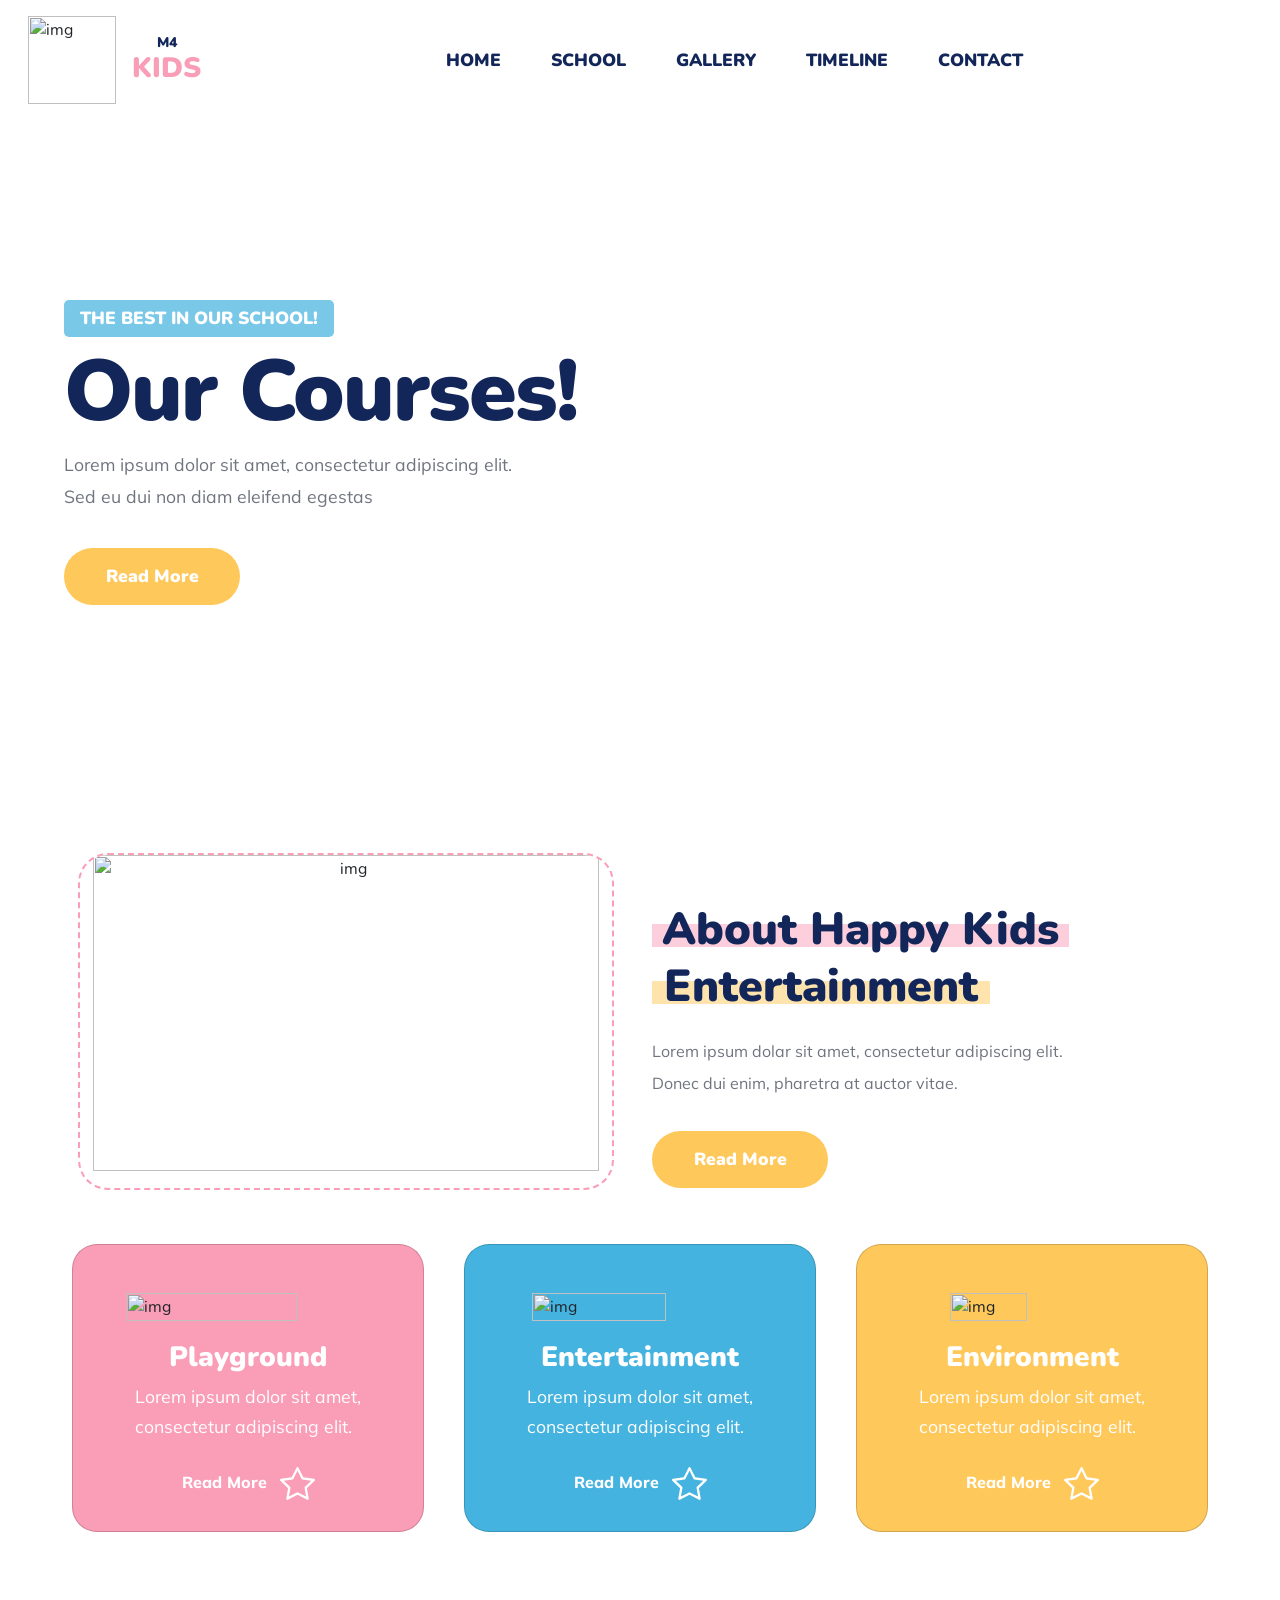
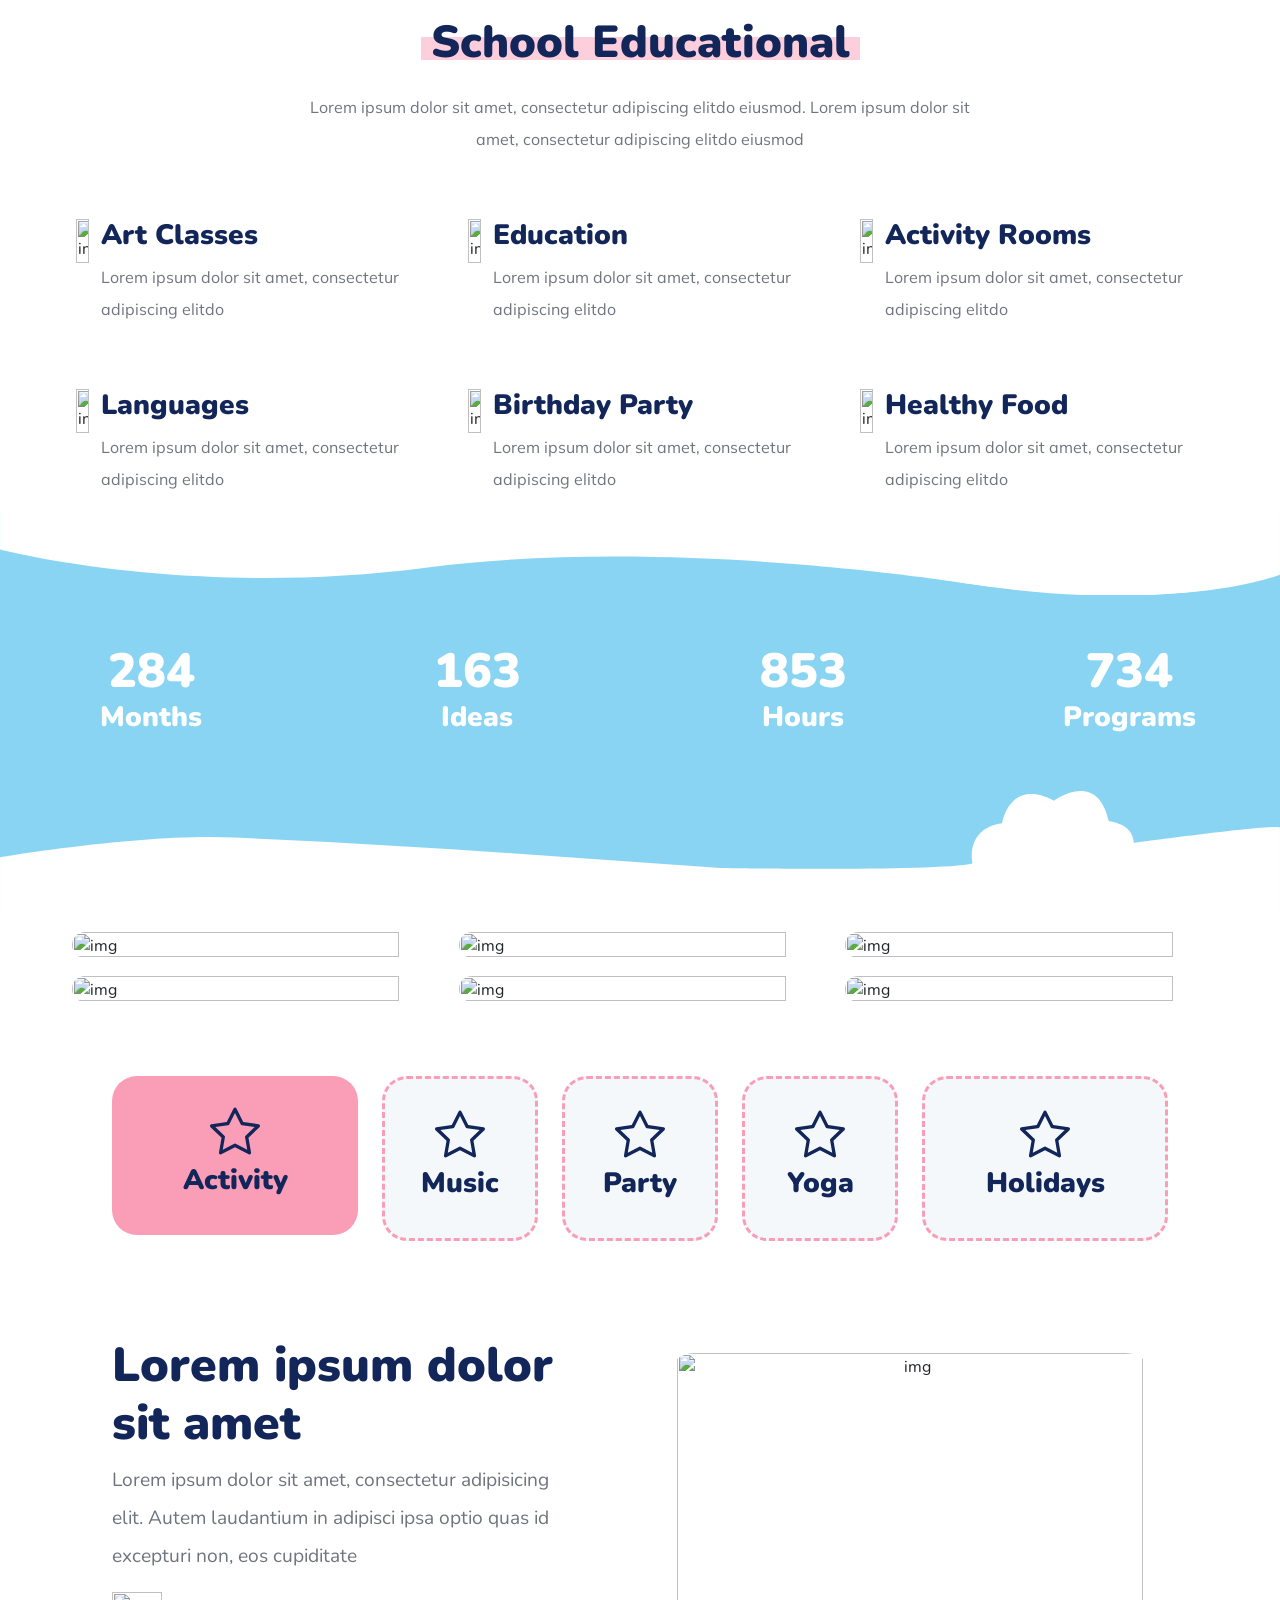
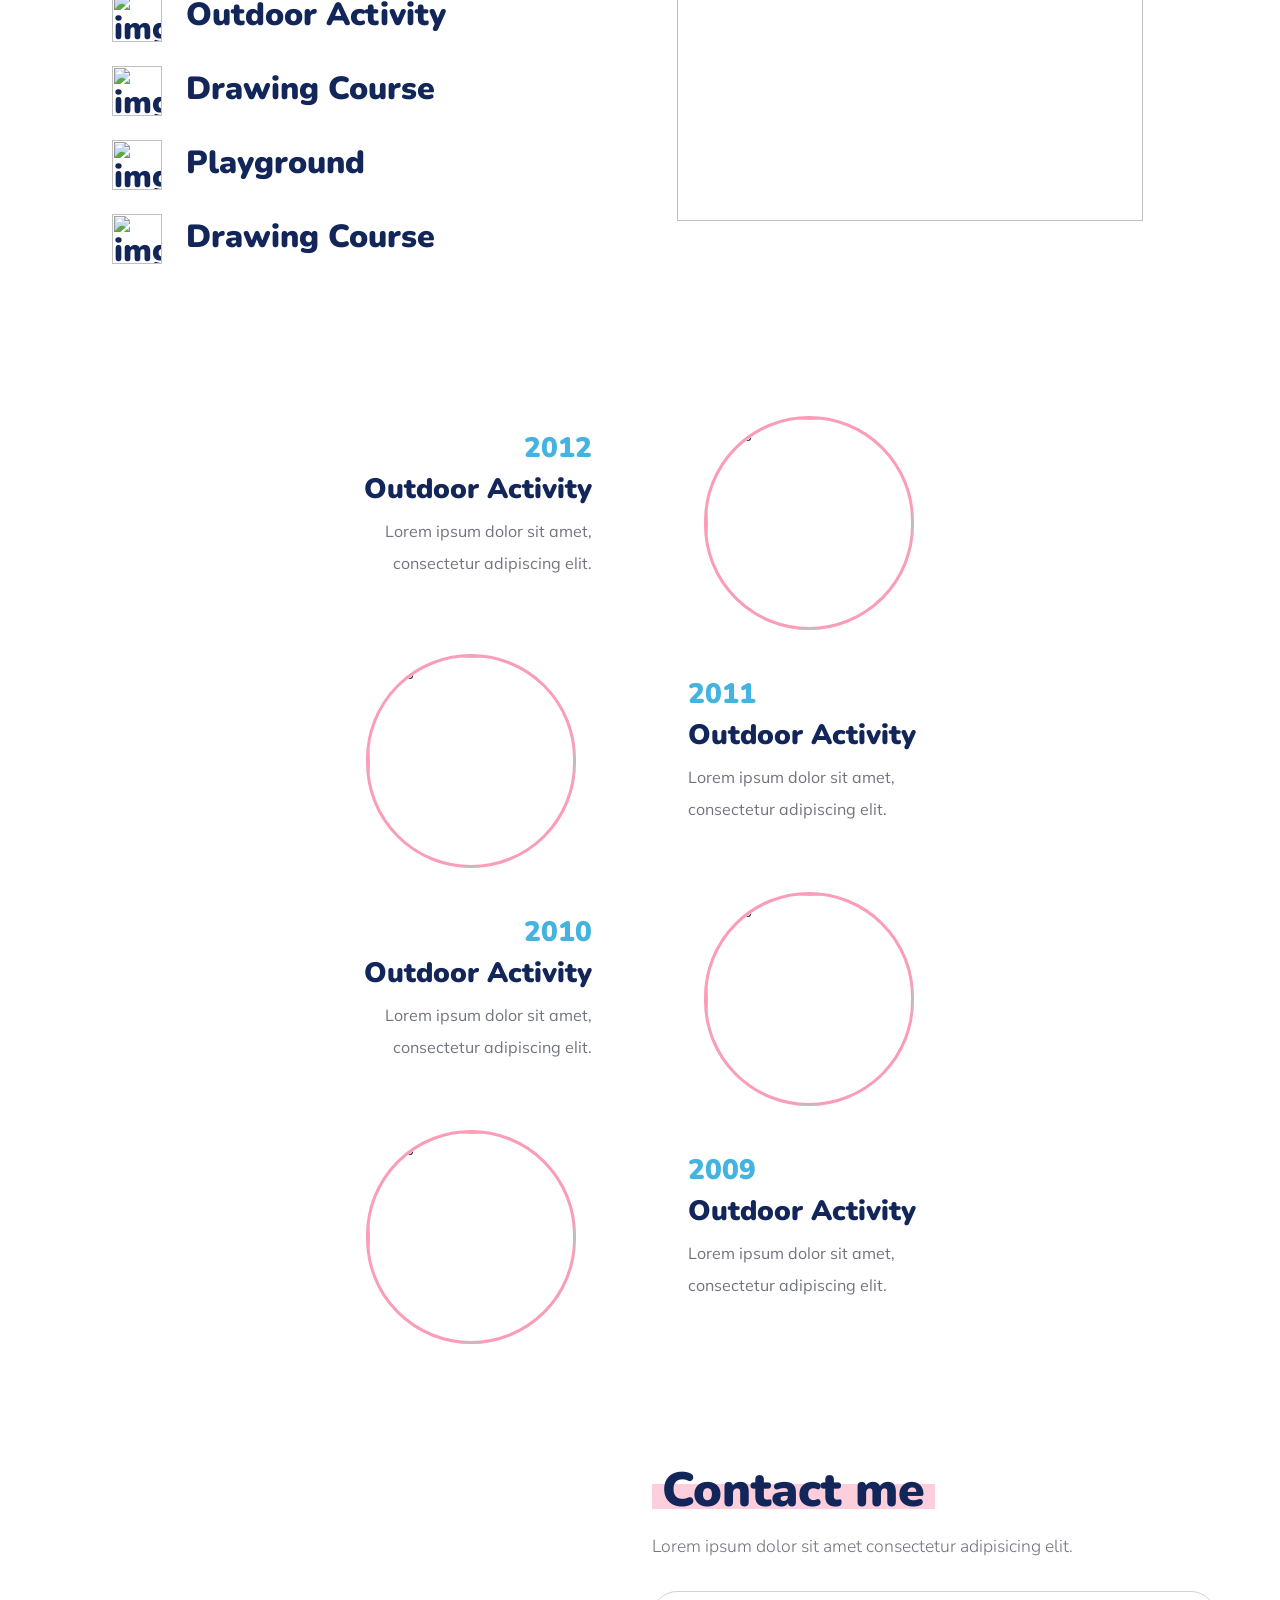
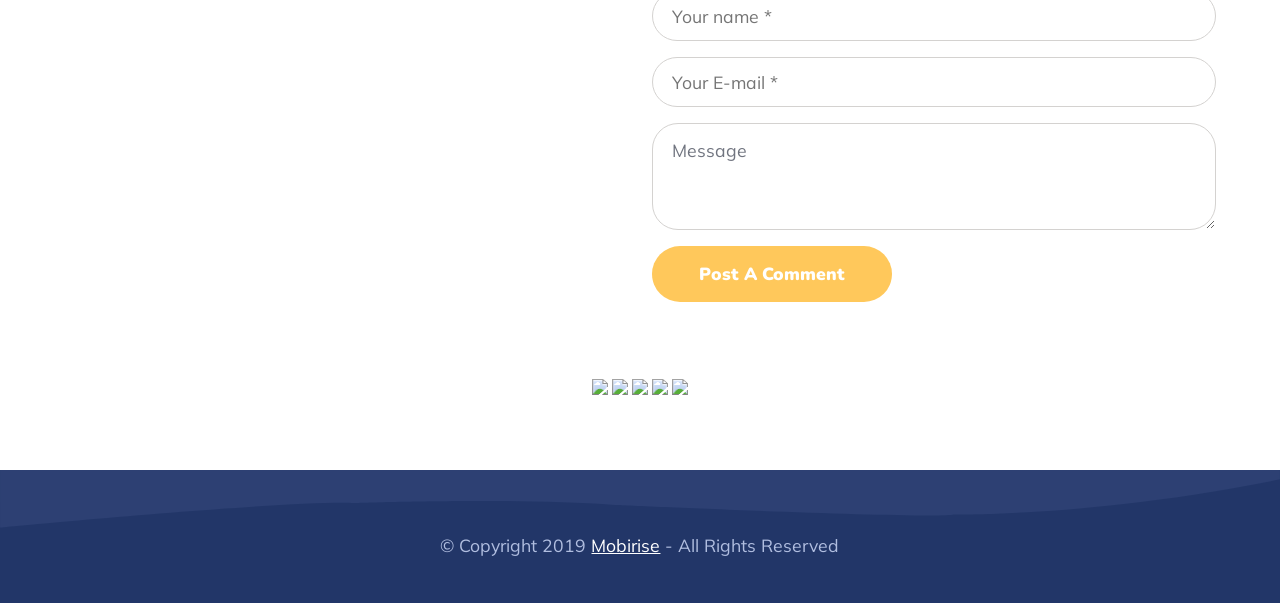
==== kidszone.html @ 562da7bd "togchanges" ====
<html>

<head>
    <link rel="stylesheet" href="style.css">
    <script src="kidsscript.js"></script>
    <link rel="icon" type="image/x-icon" href="../Kids-Zone/images/icons/animals1.png">
    <title>Kids Zone</title>
    <meta charset="utf-8">
    <meta name="viewport" content="width=device-width, initial-scale=1">
    <link rel="stylesheet" href="https://cdnjs.cloudflare.com/ajax/libs/font-awesome/4.7.0/css/font-awesome.min.css">
    <link href="https://cdn.jsdelivr.net/npm/bootstrap@5.2.3/dist/css/bootstrap.min.css" rel="stylesheet">
    <script src="https://cdn.jsdelivr.net/npm/bootstrap@5.2.3/dist/js/bootstrap.bundle.min.js"></script>
</head>

<body>

    <!------------------------Navbar-------------------------->

    <div class="container-fluid nav-stick col-10">
        <nav class="navbar navbar-expand-lg p-3" id="navbar">
            <button class="navbar-toggler" type="button" data-bs-toggle="collapse" data-bs-target="#menu"><svg
                    xmlns="http://www.w3.org/2000/svg" width="16" height="16" fill="currentColor" class="bi bi-list"
                    viewBox="0 0 16 16">
                    <path fill-rule="evenodd"
                        d="M2.5 12a.5.5 0 0 1 .5-.5h10a.5.5 0 0 1 0 1H3a.5.5 0 0 1-.5-.5zm0-4a.5.5 0 0 1 .5-.5h10a.5.5 0 0 1 0 1H3a.5.5 0 0 1-.5-.5zm0-4a.5.5 0 0 1 .5-.5h10a.5.5 0 0 1 0 1H3a.5.5 0 0 1-.5-.5z" />
                </svg></button>
            <img class="img1" src="../Kids-Zone/images/icons/animals1.png" style="height:5.5rem;" alt="img">
            <h5 class="head-h5 m-3 text-center">M4 <br><span class="kids-text">KIDS</span></h5>
            <div class="collapse nav-header navbar-collapse" id="menu">
                <ul class="navbar-nav mb-lg-0">
                    <li class="nav-item">
                        <a class="nav-header-text" href="#home">HOME</a>
                    </li>
                    <li class="nav-item">
                        <a class="nav-header-text" href="#school">SCHOOL</a>
                    </li>
                    <li class="nav-item">
                        <a class="nav-header-text" href="#gallery">GALLERY</a>
                    </li>
                    <li class="nav-item">
                        <a class="nav-header-text" href="#timeline">TIMELINE</a>
                    </li>
                    <li class="nav-item">
                        <a class="nav-header-text" href="#contact">CONTACT</a>
                    </li>
                </ul>
            </div>
        </nav>
    </div>


    <!-------------------------------- Home ------------------------------->

    <div class="home-content" id="home">
        <div class="row background-image">
            <div class="col-lg-6 col-12 align-left">
                <h3 class="text-subtitle-h3 ps-3 pe-3">THE BEST IN OUR SCHOOL!</h4>
                    <h1 class="text-subtitle-h1">Our Courses!</h1>
                    <p class="text-subtitle-p">Lorem ipsum dolor sit amet, consectetur adipiscing elit.<br>Sed eu dui
                        non diam eleifend egestas</p>
                    <div>
                        <button class="readmore-btn mt-3" type="button">Read More</button>
                    </div>
            </div>
        </div>
        <!-- <svg class="svg-1 curve-svg" data-name="Layer 2" xmlns="http://www.w3.org/2000/svg"
            viewBox="0 0 1428.75 62.05">
            <path class="cls-1" d="M-114,132s185,44,434,18c0,0,304-41,551,0,0,0,290.5,57.25,443.75.13v43.69H-114Z"
                transform="translate(114 -131.78)"></path>
        </svg> -->
    </div>

    <section>
        <div class="mt-5">
            <div class="row">
                <div class="col-lg-6 col-12 text-center order-1">
                    <img class="img-children img-border" src="../Kids-Zone/images/children.jpg" alt="img">
                </div>
                <div class="col-lg-6 col-12 mt-5 pt-4 about-text-cen order-2">
                    <h1 class="about-h1 mt-0 about-color">About Happy Kids</h1><br>
                    <h1 class="about-h1 mt-2 enter-color">Entertainment</h1>
                    <p class="about-p mt-4">Lorem ipsum dolar sit amet, consectetur adipiscing elit.<br> Donec dui
                        enim, pharetra at auctor vitae.</p>
                    <div>
                        <button class="readmore-btn mt-3 font-nunito" type="button">Read More</button>
                    </div>
                </div>
            </div>
    </section>


    <!--------------------------------Card-------------------------------------->

    <section>
        <div class="row mt-4 pt-4">
            <div class="col-lg-4 col-12 ">
                <div class="card card-1 m-2 align-items-center card-color1">
                    <img class="image1 mt-5" style="width:70%;" src="../Kids-Zone/images/icons/animals1(1).png"
                        alt="img">
                    <h4>Playground</h4>
                    <p>Lorem ipsum dolor sit amet,<br>consectetur adipiscing elit.</p>
                    <h5>Read More <svg xmlns="http://www.w3.org/2000/svg" width="35" height="35" fill="currentColor"
                            class="bi bi-star star-rotate ms-2" viewBox="0 0 16 16">
                            <path
                                d="M2.866 14.85c-.078.444.36.791.746.593l4.39-2.256 4.389 2.256c.386.198.824-.149.746-.592l-.83-4.73 3.522-3.356c.33-.314.16-.888-.282-.95l-4.898-.696L8.465.792a.513.513 0 0 0-.927 0L5.354 5.12l-4.898.696c-.441.062-.612.636-.283.95l3.523 3.356-.83 4.73zm4.905-2.767-3.686 1.894.694-3.957a.565.565 0 0 0-.163-.505L1.71 6.745l4.052-.576a.525.525 0 0 0 .393-.288L8 2.223l1.847 3.658a.525.525 0 0 0 .393.288l4.052.575-2.906 2.77a.565.565 0 0 0-.163.506l.694 3.957-3.686-1.894a.503.503 0 0 0-.461 0z" />
                        </svg></h5>
                </div>
            </div>

            <div class="col-lg-4 col-12 ">
                <div class="card card-2 m-2 align-items-center">
                    <img class="image2 mt-5" style="width:62%;" src="../Kids-Zone/images/icons/animals2.png" alt="img">
                    <h4>Entertainment</h4>
                    <p>Lorem ipsum dolor sit amet,<br>consectetur adipiscing elit.</p>
                    <h5>Read More <svg xmlns="http://www.w3.org/2000/svg" width="35" height="35" fill="currentColor"
                            class="bi bi-star star-rotate ms-2" viewBox="0 0 16 16">
                            <path
                                d="M2.866 14.85c-.078.444.36.791.746.593l4.39-2.256 4.389 2.256c.386.198.824-.149.746-.592l-.83-4.73 3.522-3.356c.33-.314.16-.888-.282-.95l-4.898-.696L8.465.792a.513.513 0 0 0-.927 0L5.354 5.12l-4.898.696c-.441.062-.612.636-.283.95l3.523 3.356-.83 4.73zm4.905-2.767-3.686 1.894.694-3.957a.565.565 0 0 0-.163-.505L1.71 6.745l4.052-.576a.525.525 0 0 0 .393-.288L8 2.223l1.847 3.658a.525.525 0 0 0 .393.288l4.052.575-2.906 2.77a.565.565 0 0 0-.163.506l.694 3.957-3.686-1.894a.503.503 0 0 0-.461 0z" />
                        </svg></h5>
                </div>
            </div>

            <div class="col-lg-4 col-12 ">
                <div class="card card-3 m-2 align-items-center">
                    <img class="image3 mt-5" style="width:47%;" src="../Kids-Zone/images/icons/animals3.png" alt="img">
                    <h4>Environment</h4>
                    <p>Lorem ipsum dolor sit amet,<br>consectetur adipiscing elit.</p>
                    <h5>Read More <svg xmlns="http://www.w3.org/2000/svg" width="35" height="35" fill="currentColor"
                            class="bi bi-star star-rotate ms-2" viewBox="0 0 16 16">
                            <path
                                d="M2.866 14.85c-.078.444.36.791.746.593l4.39-2.256 4.389 2.256c.386.198.824-.149.746-.592l-.83-4.73 3.522-3.356c.33-.314.16-.888-.282-.95l-4.898-.696L8.465.792a.513.513 0 0 0-.927 0L5.354 5.12l-4.898.696c-.441.062-.612.636-.283.95l3.523 3.356-.83 4.73zm4.905-2.767-3.686 1.894.694-3.957a.565.565 0 0 0-.163-.505L1.71 6.745l4.052-.576a.525.525 0 0 0 .393-.288L8 2.223l1.847 3.658a.525.525 0 0 0 .393.288l4.052.575-2.906 2.77a.565.565 0 0 0-.163.506l.694 3.957-3.686-1.894a.503.503 0 0 0-.461 0z" />
                        </svg></h5>
                </div>
            </div>
        </div>
    </section>


    <!-----------------------------------------------SCHOOL---------------------------------------->


    <section id="school">
        <div class="school-title text-center col-12 mt-5">
            <h2 class="about-h1 about-color">School Educational</h2>
            <p class="about-p mt-4">Lorem ipsum dolor sit amet, consectetur adipiscing elitdo eiusmod. Lorem ipsum dolor
                sit<br> amet, consectetur adipiscing elitdo eiusmod</p>
        </div>

        <div class="row">
            <div class="school-card col-lg-4 col-md-6 col-12 mt-5">
                <div class="item-image text-center m-0">
                    <img src="../Kids-Zone/images/icons/elephant4.png" alt="img">
                </div>
                <div class="card-box">
                    <h4 class="school-con-h4">Art Classes</h4>
                    <p class="school-con-p">Lorem ipsum dolor sit amet, consectetur adipiscing elitdo</p>
                </div>
            </div>

            <div class="school-card col-lg-4 col-md-6 col-12 mt-5">
                <div class="item-image text-center m-0">
                    <img src="../Kids-Zone/images/icons/elephant1.png" alt="img">
                </div>
                <div class="card-box">
                    <h4 class="school-con-h4">Education</h4>
                    <p class="school-con-p">Lorem ipsum dolor sit amet, consectetur adipiscing elitdo</p>
                </div>
            </div>

            <div class="school-card col-lg-4 col-md-6 col-12 mt-5">
                <div class="item-image text-center m-0">
                    <img src="../Kids-Zone/images/icons/elephant3.png" alt="img">
                </div>
                <div class="card-box">
                    <h4 class="school-con-h4">Activity Rooms</h4>
                    <p class="school-con-p">Lorem ipsum dolor sit amet, consectetur adipiscing elitdo</p>
                </div>
            </div>

            <div class="school-card col-lg-4 col-md-6 col-12 mt-5">
                <div class="item-image text-center m-0">
                    <img src="../Kids-Zone/images/icons/elephant1.png" alt="img">
                </div>
                <div class="card-box">
                    <h4 class="school-con-h4">Languages</h4>
                    <p class="school-con-p">Lorem ipsum dolor sit amet, consectetur adipiscing elitdo</p>
                </div>
            </div>

            <div class="school-card col-lg-4 col-md-6 col-12 mt-5">
                <div class="item-image text-center m-0">
                    <img src="../Kids-Zone/images/icons/elephant4.png" alt="img">
                </div>
                <div class="card-box">
                    <h4 class="school-con-h4">Birthday Party</h4>
                    <p class="school-con-p">Lorem ipsum dolor sit amet, consectetur adipiscing elitdo</p>
                </div>
            </div>

            <div class="school-card col-lg-4 col-md-6 col-12 mt-5">
                <div class="item-image text-center m-0">
                    <img src="../Kids-Zone/images/icons/elephant5.png" alt="img">
                </div>
                <div class="card-box">
                    <h4 class="school-con-h4">Healthy Food</h4>
                    <p class="school-con-p">Lorem ipsum dolor sit amet, consectetur adipiscing elitdo</p>
                </div>
            </div>
        </div>
    </section>


    <!------------------------------------------------Numeric----------------------------------->

    <div>
        <div class="row color-row">
            <svg class="svg-2" xmlns="http://www.w3.org/2000/svg" viewBox="0 0 1428 94.61">
                <g id="Layer_3" data-name="Layer 3">
                    <path class="cls-1" d="M-83,10" transform="translate(83 33)"></path>
                    <path class="cls-2" d="M986.33,46.5s132.5-37,318,0C1304.33,46.5,1200.83,80.5,986.33,46.5Z"
                        transform="translate(83 33)"></path>
                </g>
                <g id="Layer_4" data-name="Layer 4">
                    <path class="cls-2" d="M-83,10S127,65.11,394,30.06,986.33,46.5,986.33,46.5,1218,83,1345,38V-33H-83Z"
                        transform="translate(83 33)"></path>
                </g>
            </svg>
            <div class="col-lg-3 col-md-6 col-12 mt-5 p-5 mt-sm-0 number-text text-center">
                <h1 class="mb-0">284</h1>
                <h3>Months</h3>
            </div>

            <div class="col-lg-3 col-md-6 col-12 mt-5 p-5 mt-sm-0 number-text text-center">
                <h1 class="mb-0">163</h1>
                <h3>Ideas</h3>
            </div>

            <div class="col-lg-3 col-md-6 col-12 mt-5 p-5 mt-sm-0 number-text text-center">
                <h1 class="mb-0">853</h1>
                <h3>Hours</h3>
            </div>

            <div class="col-lg-3 col-md-6 col-12 mt-5 p-5 mt-sm-0 number-text text-center">
                <h1 class="mb-0">734</h1>
                <h3>Programs</h3>
            </div>
            <svg class="svg-1" id="curve" data-name="Layer 2" xmlns="http://www.w3.org/2000/svg"
                viewBox="0 0 1428 130.87">
                <path class="cls-1"
                    d="M-83,345V288s158-27,262-22l104,5,138,8,300,21s245,4,281-5c0,0-9-39,33-45,0,0,8-51,58-25,0,0,48-36,61,23,0,0,27,2,28,24,0,0,163-22,163-17v90Z"
                    transform="translate(83 -214.13)"></path>
            </svg>
        </div>
    </div>


    <!---------------------------------------------GALLERY------------------------------------------->

    <section id="gallery">
        <div class="row gallery-row p-2">
            <div class="col-lg-4 col-md-4 col-12 mt-3 gal-image">
                <img src="../Kids-Zone/images/gallery00.jpg" alt="img">
            </div>

            <div class="col-lg-4 col-md-4 col-12 mt-3 gal-image">
                <img src="../Kids-Zone/images/gallery01.jpg" alt="img">
            </div>

            <div class="col-lg-4 col-md-4 col-12 mt-3 gal-image">
                <img src="../Kids-Zone/images/gallery02.jpg" alt="img">
            </div>

            <div class="col-lg-4 col-md-4 col-12 mt-3 gal-image">
                <img src="../Kids-Zone/images/gallery03.jpg" alt="img">
            </div>

            <div class="col-lg-4 col-md-4 col-12 mt-3 gal-image">
                <img src="../Kids-Zone/images/gallery04.jpg" alt="img">
            </div>

            <div class="col-lg-4 col-md-4 col-12 mt-3 gal-image">
                <img src="../Kids-Zone/images/gallery05.jpg" alt="img">
            </div>

        </div>
    </section>


    <!-----------------------------------Section-Boxes------------------------------------>

    <Section id="selectbox">
        <div class="row p-5">
            <div class="col-lg-3 col-sm-4 col-6 mt-3">
                <div class="text-center active text-boxes">
                    <h2><svg xmlns="http://www.w3.org/2000/svg" width="50" height="50" fill="currentColor"
                            class="bi bi-star mb-2" viewBox="0 0 16 16">
                            <path
                                d="M2.866 14.85c-.078.444.36.791.746.593l4.39-2.256 4.389 2.256c.386.198.824-.149.746-.592l-.83-4.73 3.522-3.356c.33-.314.16-.888-.282-.95l-4.898-.696L8.465.792a.513.513 0 0 0-.927 0L5.354 5.12l-4.898.696c-.441.062-.612.636-.283.95l3.523 3.356-.83 4.73zm4.905-2.767-3.686 1.894.694-3.957a.565.565 0 0 0-.163-.505L1.71 6.745l4.052-.576a.525.525 0 0 0 .393-.288L8 2.223l1.847 3.658a.525.525 0 0 0 .393.288l4.052.575-2.906 2.77a.565.565 0 0 0-.163.506l.694 3.957-3.686-1.894a.503.503 0 0 0-.461 0z" />
                        </svg><br> Activity</h2>
                </div>
            </div>

            <div class="col-lg-2 col-sm-4 col-6 mt-3">
                <div class="text-center text-boxes">
                    <h2><svg xmlns="http://www.w3.org/2000/svg" width="50" height="50" fill="currentColor"
                            class="bi bi-star mb-2" viewBox="0 0 16 16">
                            <path
                                d="M2.866 14.85c-.078.444.36.791.746.593l4.39-2.256 4.389 2.256c.386.198.824-.149.746-.592l-.83-4.73 3.522-3.356c.33-.314.16-.888-.282-.95l-4.898-.696L8.465.792a.513.513 0 0 0-.927 0L5.354 5.12l-4.898.696c-.441.062-.612.636-.283.95l3.523 3.356-.83 4.73zm4.905-2.767-3.686 1.894.694-3.957a.565.565 0 0 0-.163-.505L1.71 6.745l4.052-.576a.525.525 0 0 0 .393-.288L8 2.223l1.847 3.658a.525.525 0 0 0 .393.288l4.052.575-2.906 2.77a.565.565 0 0 0-.163.506l.694 3.957-3.686-1.894a.503.503 0 0 0-.461 0z" />
                        </svg><br> Music</h2>
                </div>
            </div>

            <div class="col-lg-2 col-sm-4 col-6 mt-3">
                <div class="text-center text-boxes">
                    <h2><svg xmlns="http://www.w3.org/2000/svg" width="50" height="50" fill="currentColor"
                            class="bi bi-star mb-2" viewBox="0 0 16 16">
                            <path
                                d="M2.866 14.85c-.078.444.36.791.746.593l4.39-2.256 4.389 2.256c.386.198.824-.149.746-.592l-.83-4.73 3.522-3.356c.33-.314.16-.888-.282-.95l-4.898-.696L8.465.792a.513.513 0 0 0-.927 0L5.354 5.12l-4.898.696c-.441.062-.612.636-.283.95l3.523 3.356-.83 4.73zm4.905-2.767-3.686 1.894.694-3.957a.565.565 0 0 0-.163-.505L1.71 6.745l4.052-.576a.525.525 0 0 0 .393-.288L8 2.223l1.847 3.658a.525.525 0 0 0 .393.288l4.052.575-2.906 2.77a.565.565 0 0 0-.163.506l.694 3.957-3.686-1.894a.503.503 0 0 0-.461 0z" />
                        </svg><br> Party</h2>
                </div>
            </div>

            <div class="col-lg-2 col-sm-6 col-6 mt-3">
                <div class="text-center text-boxes">
                    <h2><svg xmlns="http://www.w3.org/2000/svg" width="50" height="50" fill="currentColor"
                            class="bi bi-star mb-2" viewBox="0 0 16 16">
                            <path
                                d="M2.866 14.85c-.078.444.36.791.746.593l4.39-2.256 4.389 2.256c.386.198.824-.149.746-.592l-.83-4.73 3.522-3.356c.33-.314.16-.888-.282-.95l-4.898-.696L8.465.792a.513.513 0 0 0-.927 0L5.354 5.12l-4.898.696c-.441.062-.612.636-.283.95l3.523 3.356-.83 4.73zm4.905-2.767-3.686 1.894.694-3.957a.565.565 0 0 0-.163-.505L1.71 6.745l4.052-.576a.525.525 0 0 0 .393-.288L8 2.223l1.847 3.658a.525.525 0 0 0 .393.288l4.052.575-2.906 2.77a.565.565 0 0 0-.163.506l.694 3.957-3.686-1.894a.503.503 0 0 0-.461 0z" />
                        </svg><br> Yoga</h2>
                </div>
            </div>

            <div class="col-lg-3 col-sm-6 col-12 mt-3">
                <div class="text-center text-boxes">
                    <h2><svg xmlns="http://www.w3.org/2000/svg" width="50" height="50" fill="currentColor"
                            class="bi bi-star mb-2" viewBox="0 0 16 16">
                            <path
                                d="M2.866 14.85c-.078.444.36.791.746.593l4.39-2.256 4.389 2.256c.386.198.824-.149.746-.592l-.83-4.73 3.522-3.356c.33-.314.16-.888-.282-.95l-4.898-.696L8.465.792a.513.513 0 0 0-.927 0L5.354 5.12l-4.898.696c-.441.062-.612.636-.283.95l3.523 3.356-.83 4.73zm4.905-2.767-3.686 1.894.694-3.957a.565.565 0 0 0-.163-.505L1.71 6.745l4.052-.576a.525.525 0 0 0 .393-.288L8 2.223l1.847 3.658a.525.525 0 0 0 .393.288l4.052.575-2.906 2.77a.565.565 0 0 0-.163.506l.694 3.957-3.686-1.894a.503.503 0 0 0-.461 0z" />
                        </svg><br> Holidays</h2>
                </div>
            </div>
        </div>
    </Section>


    <!-----------------------------------------Section-Content----------------------------------------->

    <section>
        <div class="row p-5">
            <div class="col-lg-6 col-12 section-content text-left order-1">
                <h2 class="me-3">Lorem ipsum dolor sit amet</h2>
                <p class=" mt-2 me-5">Lorem ipsum dolor sit amet, consectetur adipisicing elit. Autem laudantium in
                    adipisci ipsa optio quas id
                    excepturi non, eos cupiditate</p>
                <h4 class="mt-2"><img class="sc-img me-4" src="../Kids-Zone/images/icons/elephant3.png"
                        alt="img">Outdoor Activity</h4>
                <h4 class="mt-4"><img class="sc-img me-4" src="../Kids-Zone/images/icons/elephant1.png"
                        alt="img">Drawing Course</h4>
                <h4 class="mt-4"><img class="sc-img me-4" src="../Kids-Zone/images/icons/elephant4.png"
                        alt="img">Playground</h4>
                <h4 class="mt-4"><img class="sc-img me-4" src="../Kids-Zone/images/icons/elephant1.png"
                        alt="img">Drawing Course</h4>
            </div>

            <div class="col-lg-6 col-12 section-content-image mt-md-3 mt-sm-3 text-center order-2">
                <img src="../Kids-Zone/images/gallery06.jpg" alt="img">
            </div>
        </div>
    </section>


    <!-----------------------------------------TIMELINE--------------------------------------->

    <section id="timeline">
        <div class="row mt-5 mb-5 pt-5 pb-5">
            <div class="col-lg-6 col-md-6 mt-3 pe-5 col-12 text-end card-box">
                <h3 class="timeline-h3">2012</h3>
                <h5>Outdoor Activity</h5>
                <p>Lorem ipsum dolor sit amet,<br> consectetur adipiscing elit.</p>
            </div>
            <div class="col-lg-6 col-md-6 col-12 ps-5 text-start timeline-image">
                <div class="timeline-border ms-3">
                    <img src="../Kids-Zone/images/circle-children4.jpg" alt="img">
                </div>
            </div>

            <div class="col-lg-6 col-md-6 col-12 mt-4 pe-5 d-flex justify-content-end timeline-image">
                <div class="timeline-border me-3">
                <img src="../Kids-Zone/images/gallery00.jpg" alt="img">
                </div>
            </div>
            <div class="col-lg-6 col-md-6 col-12 mt-5 ps-5 text-start card-box">
                <h3 class="timeline-h3">2011</h3>
                <h5>Outdoor Activity</h5>
                <p>Lorem ipsum dolor sit amet,<br> consectetur adipiscing elit.</p>
            </div>

            <div class="col-lg-6 col-md-6 mt-5 pe-5 col-12 text-end card-box">
                <h3 class="timeline-h3">2010</h3>
                <h5>Outdoor Activity</h5>
                <p>Lorem ipsum dolor sit amet,<br> consectetur adipiscing elit.</p>
            </div>
            <div class="col-lg-6 col-md-6 col-12 mt-4 ps-5 text-start timeline-image">
                <div class="timeline-border ms-3">
                <img src="../Kids-Zone/images/gallery01.jpg" alt="img">
                </div>
            </div>

            <div class="col-lg-6 col-md-6 col-12 pe-5 mt-4 d-flex justify-content-end timeline-image">
                <div class="timeline-border me-3">
                <img src="../Kids-Zone/images/gallery02.jpg" alt="img">
                </div>
            </div>
            <div class="col-lg-6 col-md-6 mt-5 ps-5 col-12 text-start card-box">
                <h3 class="timeline-h3">2009</h3>
                <h5>Outdoor Activity</h5>
                <p>Lorem ipsum dolor sit amet,<br> consectetur adipiscing elit.</p>
            </div>
        </div>
    </section>


    <!--------------------------------------------- CONTACT---------------------------------------->

    <section id="contact">
        <div class="row mt-5 mb-5">
            <div class="col-lg-6 col-md-12 col-12 mt-4">
                <!-- <iframe class="google-map" frameborder="0" style="width:90%; height:100%;"
                    src="https://www.google.com/maps/embed/v1/place?key=AIzaSyAEIpgj38KyLFELm2bK9Y7krBkz1K-cMq8&amp;q=place_id:ChIJn6wOs6lZwokRLKy1iqRcoKw"
                    allowFullScreen="true"></iframe> -->
                    <iframe class="google-map"  frameborder="0" style="width:90%; height:100%;" src="https://maps.google.com/maps?width=90%25&amp;height=100%&amp;hl=en&amp;q=musiri+(My%20Business%20Name)&amp;t=&amp;z=14&amp;ie=UTF8&amp;iwloc=B&amp;output=embed"></iframe>
            </div>

            <div class="col-lg-6 col-md-12 col-12 mt-sm-4 contact-content">
                <div>
                    <h3 class="about-color">Contact me</h3>
                </div>
                <p class="mt-2">Lorem ipsum dolor sit amet consectetur adipisicing elit.</p>
                <input class="mt-3" type="text" placeholder="Your name *">
                <input class="mt-3" type="email" placeholder="Your E-mail *">
                <textarea class="mt-3" rows="3">Message</textarea>
                <button class="readmore-btn post-btn mt-3" type="button">Post A Comment</button>
            </div>
    </section>


    <!------------------------------------------Social-icon-------------------------------------->


    <section>
        <div class="social-media mt-5 mb-5">
            <div class="col-md-10 col-lg-8 mt-4 mb-4 text-center">
                <img class="social-icon" src="https://img.icons8.com/color/48/null/twitter--v4.png" />
                <img src="https://img.icons8.com/color/48/null/facebook-circled--v1.png" />
                <img src="https://img.icons8.com/fluency/48/null/instagram-new.png" />
                <!-- <i class="fa fa-instagram" style="color: #ff85f5;"></i> -->
                <img src="https://img.icons8.com/doodle/48/null/youtube-play--v2.png" />
                <img src="https://img.icons8.com/color/48/000000/behance.png" />
            </div>
        </div>
    </section>


    <!------------------------------------------Copyright-Content---------------------------------->


    <div class="copyright-content mb-5">
        <svg class="svg-4" data-name="Layer 2" xmlns="http://www.w3.org/2000/svg" viewBox="0 0 1425.75 64">.cls-1<title>
                Screenasdshot_2</title>
            <path class="cls-1"
                d="M-113,177s327.33-31.17,395-27.25c0,0,173.33-6.42,290,2.25,0,0,358.31,15.73,377.16,10.53,0,0,161,2.14,363.59-39.2V113H-113Z"
                transform="translate(113 -113)"></path>
        </svg>
        <div class="mb-5 pb-4 social-media">
            <div class="col-md-10 col-lg-8 text-center">
                <p class="copyright-text">© Copyright 2019 <span class="mobirise-text">Mobirise</span> - All Rights
                    Reserved
                </p>
            </div>
        </div>
    </div>
</body>

</html>
---- style.css ----
@import url('https://fonts.googleapis.com/css2?family=Nunito:wght@600;700;800;900&display=swap');
@import url('https://fonts.googleapis.com/css2?family=Mulish:wght@600;700;800;900&family=Nunito:wght@600;700;900&display=swap');

body {
    margin: 0;
    padding: 0;
    width: 100%;
    height: 100vh;
    box-sizing: border-box;
    font-family: 'Nunito', sans-serif !important;
}

section {
    margin-left: 5%;
    margin-right: 5%;
}

/*----------------------------------------------Navebar-------------------------------------*/

.nav-stick {
    /* position: fixed; */
    top: 0;
    width: 100% !important;
    background: #fff;
    z-index: 1;
}

.curve-svg {
    fill: #fa9db7 !important;
}

.head-h5 {
    font-size: 14px;
    font-weight: 900;
    color: #12265a;
}

.nav-header {
    justify-content: center;
}

.kids-text {
    font-size: 28px;
    font-weight: 900;
    color: #fa9db7;
}

li {
    padding: 25px;
}

.nav-header-text {
    color: #12265a;
    font-weight: 900;
    font-size: 1.1rem;
    text-decoration: none;
}

.nav-header-text:hover {
    color: #12265a;
    background: #ffc85b;
    padding: 8px;
    border-radius: 5px;
}


/* ---------------------------------------HOME---------------------------------------- */

.home-content {
    margin-left: 5%;
}

.background-image {
    background-image: url(../Kids-Zone/images/school.jpg);
    background-position: 50% 50%;
    background-repeat: no-repeat;
    background-size: cover;
    padding-top: 180px;
    padding-bottom: 180px;
}

.font-nunito {
    font-family: 'Nunito', sans-serif;
}

.text-subtitle-h3 {
    background-color: #79c8e8;
    color: #fff;
    font-size: 1.1rem;
    padding: 8px;
    font-weight: 900;
    border-radius: 5px;
    display: inline-block;
}

.text-subtitle-h1 {
    font-size: 5.37rem;
    color: #12265a;
    font-weight: 900;
    line-height: 1.1;
    letter-spacing: -2;
}

.text-subtitle-p {
    color: #70747f;
    font-family: 'Mulish', sans-serif;
    font-size: 1.1rem;
    font-weight: 400;
    margin-bottom: 1.3rem;
    line-height: 2rem;
}

.readmore-btn {
    background-color: #ffc85b;
    border: none;
    color: #ffffff;
    padding: 15px;
    border-radius: 30px;
    font-weight: 900;
    font-size: 1.1rem;
    width: 11rem;
    letter-spacing: 0;
}

.readmore-btn:hover {
    background-color: #79c8e8;
}

@media (max-width: 560px) {
    .text-subtitle-h3 {
        font-size: 16px;
    }
    .text-subtitle-h1 {
        font-size: 3.60rem;
    }
    .text-subtitle-p {
        font-size: 14px;
    }
    .readmore-btn{
        font-size: 14px;
        width: 9rem;
    }
}


/* .curve-svg {
    fill: #fff;
    position: absolute;
    bottom: 9;
}

@media only screen and (max-width: 1012px) {
    .curve-svg {
        fill: #fff;
        position: absolute;
        bottom: 48px;
    }
} */


/* ---------------------------------------About------------------------------------ */

.img-children {
    width: 95%;
    height: 95%;
    margin-top: 20px;
    border-radius: 30px;
    border: 2px dashed #fa9db7;
}

.about-h1 {
    margin-top: 30px;
    font-size: 2.8rem;
    color: #12265a;
    font-weight: 900;
    line-height: 1.1;
    margin-bottom: 0rem;
    position: relative;
}

@media (max-width: 996px){
    .about-h1{
        font-size: 2.7rem;
    }
}

@media (max-width: 768px) {
    .about-text-cen {
        text-align: center;
    }
}

@media (max-width: 485px) {
    .about-h1 {
        font-size: 2.1rem;
    }
}

/* 
.about-h1::after{
    content: "";
    position: absolute;
    bottom: 0;
    left: 0;
    width: 42%;
    height: 50%;
    background-color: #fac3d2;
    z-index: -10;
    display: inline-block;
}

.enter-color::after{
    content: "";
    position: absolute;
    bottom: 0;
    left: 0;
    width: 44%;
    height: 50%;
    background-color: #fdd990;
    z-index: -10;
    display: inline-block;
} */

.about-color {
    background-size: 100% 0.521em;
    display: inline-block;
    padding: 0 10px;
    background-image: linear-gradient(to top, rgba(250, 157, 183, 0.5), rgba(250, 157, 183, 0.5));
    background-repeat: no-repeat;
    background-position: 0% 74%;
}

.enter-color {
    display: inline-block;
    padding: 0 12px;
    background-image: linear-gradient(to top, rgba(255, 200, 91, 0.5), rgba(255, 200, 91, 0.5));
    background-size: 100% 0.521em;
    background-repeat: no-repeat;
    background-position: 0% 74%;
}

.about-p {
    font-family: 'Mulish', sans-serif;
    color: #70747f;
    font-size: 1rem;
    line-height: 2;
    letter-spacing: 0;
}

/*-------------------------------------------card------------------------------------------*/

.star-rotate{
    transition: transform .3s ease-in-out;
}

.star-rotate:hover{
    transform: rotate(180deg);
}

.card h4 {
    margin-top: 20px;
    color: #fff;
    font-size: 1.75rem;
    font-weight: 900;
}

.card p {
    font-family: 'Mulish', sans-serif;
    color: #fff;
    font-size: 1.1rem;
    font-weight: 400;
    line-height: 1.7;
    letter-spacing: 0;
}

.card h5 {
    margin-top: 8px;
    margin-bottom: 30px;
    font-family: 'Mulish', sans-serif;
    color: #fff;
    font-size: 1rem;
    font-weight: 800;
}

.card-1 {
    background-color: #fa9db7 !important;
    border-radius: 25px !important;

}

.card-2 {
    background-color: #45b3df !important;
    border-radius: 25px !important;
}

.card-3 {
    background-color: #ffc85b !important;
    border-radius: 25px !important;
}


/*-------------------------------------------SCHOOL-------------------------------------*/

.school-card {
    display: flex;
    flex-direction: row;
    height: max-content;
}

.item-image img {
    width: 60%;
    height: max-content;
}

@media (max-width: 768px) {
    .school-card {
        display: flex;
        flex-direction: column;
        text-align: center;
        height: max-content;
    }

    .item-image img {
        width: 15%;
        height: max-content;
    }
}

@media (max-width: 375px) {
    .about-h1 {
        font-size: 2rem;
    }
}


.card-box h4 {
    font-size: 1.75rem;
    font-weight: 900;
    color: #12265a;
}

.card-box p {
    font-size: 1rem;
    font-family: 'Mulish', sans-serif;
    color: #70747f;
    line-height: 2;
    letter-spacing: 0;
    font-weight: 400;
}

.card-box h4:hover {
    color: #fa9db7;
    transition: 0.4s;
    cursor: pointer;
}


/*---------------------------------------------Number-Part------------------------------------*/

.svg-2,
.svg-1 {
    fill: #fff;
    top: 0;
    bottom: 0;
}

.number-text h1 {
    color: #fff;
    font-size: 3rem;
    font-weight: 900;
}

.number-text h3 {
    color: #fff;
    font-size: 1.75rem;
    font-weight: 900;
}

.color-row {
    background-color: #88d4f2;
}

/*------------------------------------------GALLERY---------------------------------------*/

.gal-image img {
    width: 95%;
    height: 95%;
    border-radius: 30px;
    cursor: pointer;
}

.gal-image img:hover {
    transform: scale(1.1);
    transition: 1s;
    border: 2px solid #fa9db7;
}

/*-------------------------------------------Section-Boxes-----------------------------------*/

.text-boxes {
    background-color: #f4f8fa;
    border: 3px dashed #fa9db7;
    border-radius: 25px;
    padding: 30px;
    cursor: pointer;
}

.active {
    background-color: #fa9db7;
    color: #ffffff !important;
    border:none;
}


.text-boxes h2 {
    font-size: 1.75rem;
    font-weight: 900;
    color: #12265a;
}

.text-boxes h2:hover {
    color: #fa9db7;
    transition: 0.4s;
}

@media (max-width: 995px){
    .text-boxes h2{
        font-size: 1.5rem;
    }
}

@media (max-width: 375px) {
    .text-boxes h2 {
        font-size: 1rem;
    }
}

/*-----------------------------------------------Section-Content-----------------------------------*/


.sc-img {
    width: 50px;
    height: 50px;
}

.section-content h2 {
    font-size: 3rem;
    font-weight: 900;
    color: #12265a;
}

.section-content p {
    font-size: 1.2rem;
    font-weight: 400;
    color: #70747f;
    line-height: 2;
    letter-spacing: 0;
}

.section-content h4 {
    font-size: 2rem;
    font-weight: 900;
    color: #12265a;
}

.section-content-image img {
    width: 95%;
    height: 95%;
    border-radius: 30px;
}

@media (max-width: 390px) {
    .section-content h4 {
        font-size: 1.5rem;
    }
}


/*---------------------------------------------TIMELINE-----------------------------------------*/

.card-box h5 {
    font-size: 1.75rem;
    font-weight: 900;
    color: #12265a;
}

.timeline-h3 {
    font-size: 1.75rem;
    font-weight: 900;
    color: #45b3df;
}

.timeline-image img {
    width: 206px;
    height: 210px;
    border-radius: 130px;
    cursor: pointer;
}

.timeline-border{
    border: 3px solid #fa9db7;
    width: 210px;
    height: 214px;
    border-radius: 130px;
}

.timeline-border:hover {
    border: 3px dashed #fa9db7;
    border-radius: 130px;
}

.timeline-image img:hover {
    transform: scale(0.9);
    transition: 0.5s;
    border-radius: 130px;
    /* border: 3px dashed #fa9db7; */
}

/*--------------------------------------------- CONTACT----------------------------------------*/

.google-map {
    border-radius: 30px;
}

.contact-content {
    display: flex;
    flex-direction: column;
}

.contact-content h3 {
    color: #12265a;
    font-size: 3rem;
    font-weight: 900;
    line-height: 1.1;
}

.contact-content p {
    font-size: 1.1rem;
    font-weight: 300;
    color: #70747f;
}

.contact-content input {
    height: 50px;
    font-family: 'Mulish', sans-serif;
    font-size: 1.1rem;
    padding: 0.8rem 1.2rem;
    box-shadow: none;
    outline: none;
    border: 1px solid #d4d2d0;
    color: #70747f;
    border-radius: 26px;
}

.contact-content textarea {
    font-family: 'Mulish', sans-serif;
    font-size: 1.1rem;
    padding: 0.8rem 1.2rem;
    box-shadow: none;
    outline: none;
    border: 1px solid #d4d2d0;
    color: #70747f;
    border-radius: 26px;
}

.post-btn {
    width: 15rem !important;
    padding: 15px !important;
    font-size: 1.1rem !important;
}

/*------------------------------------------Social-icon--------------------------------------*/

.social-media {
    display: flex;
    justify-content: center;
}

/* .social-icon{
    cursor: pointer;
}

.social-icon:hover{
    margin-bottom: .9rem;
    border-radius: 100px;
    transition:.3s;
} */

/*----------------------------------------Copyright-Content-------------------------------------*/
.copyright-content {
    background-color: #223668;
}

.svg-4{
    fill:#2d4073;
}

.copyright-text,
.mobirise-text {
    font-family: 'Mulish', sans-serif;
    color: #b1bee0;
    font-size: 1.1rem;
    line-height: 2;
    letter-spacing: 0;
}

.mobirise-text {
    color: #ffffff;
    text-decoration: underline;
}
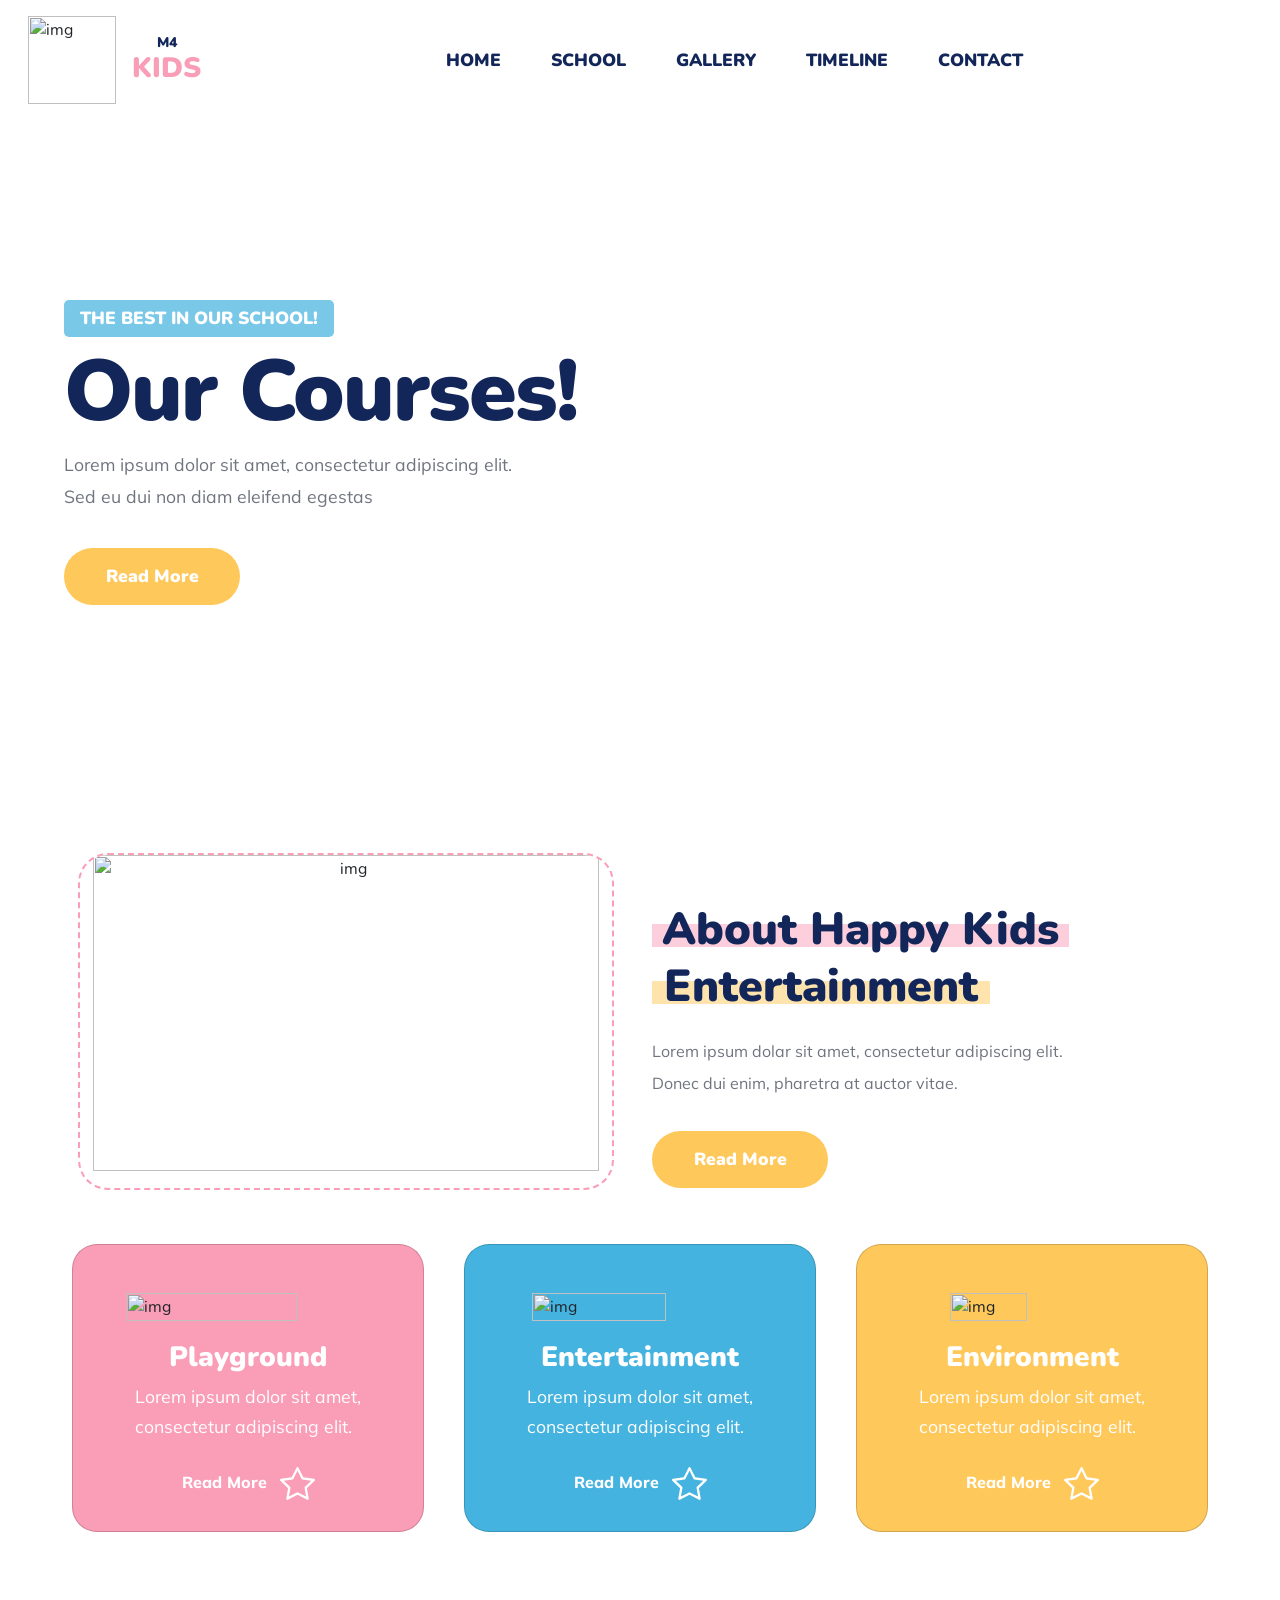
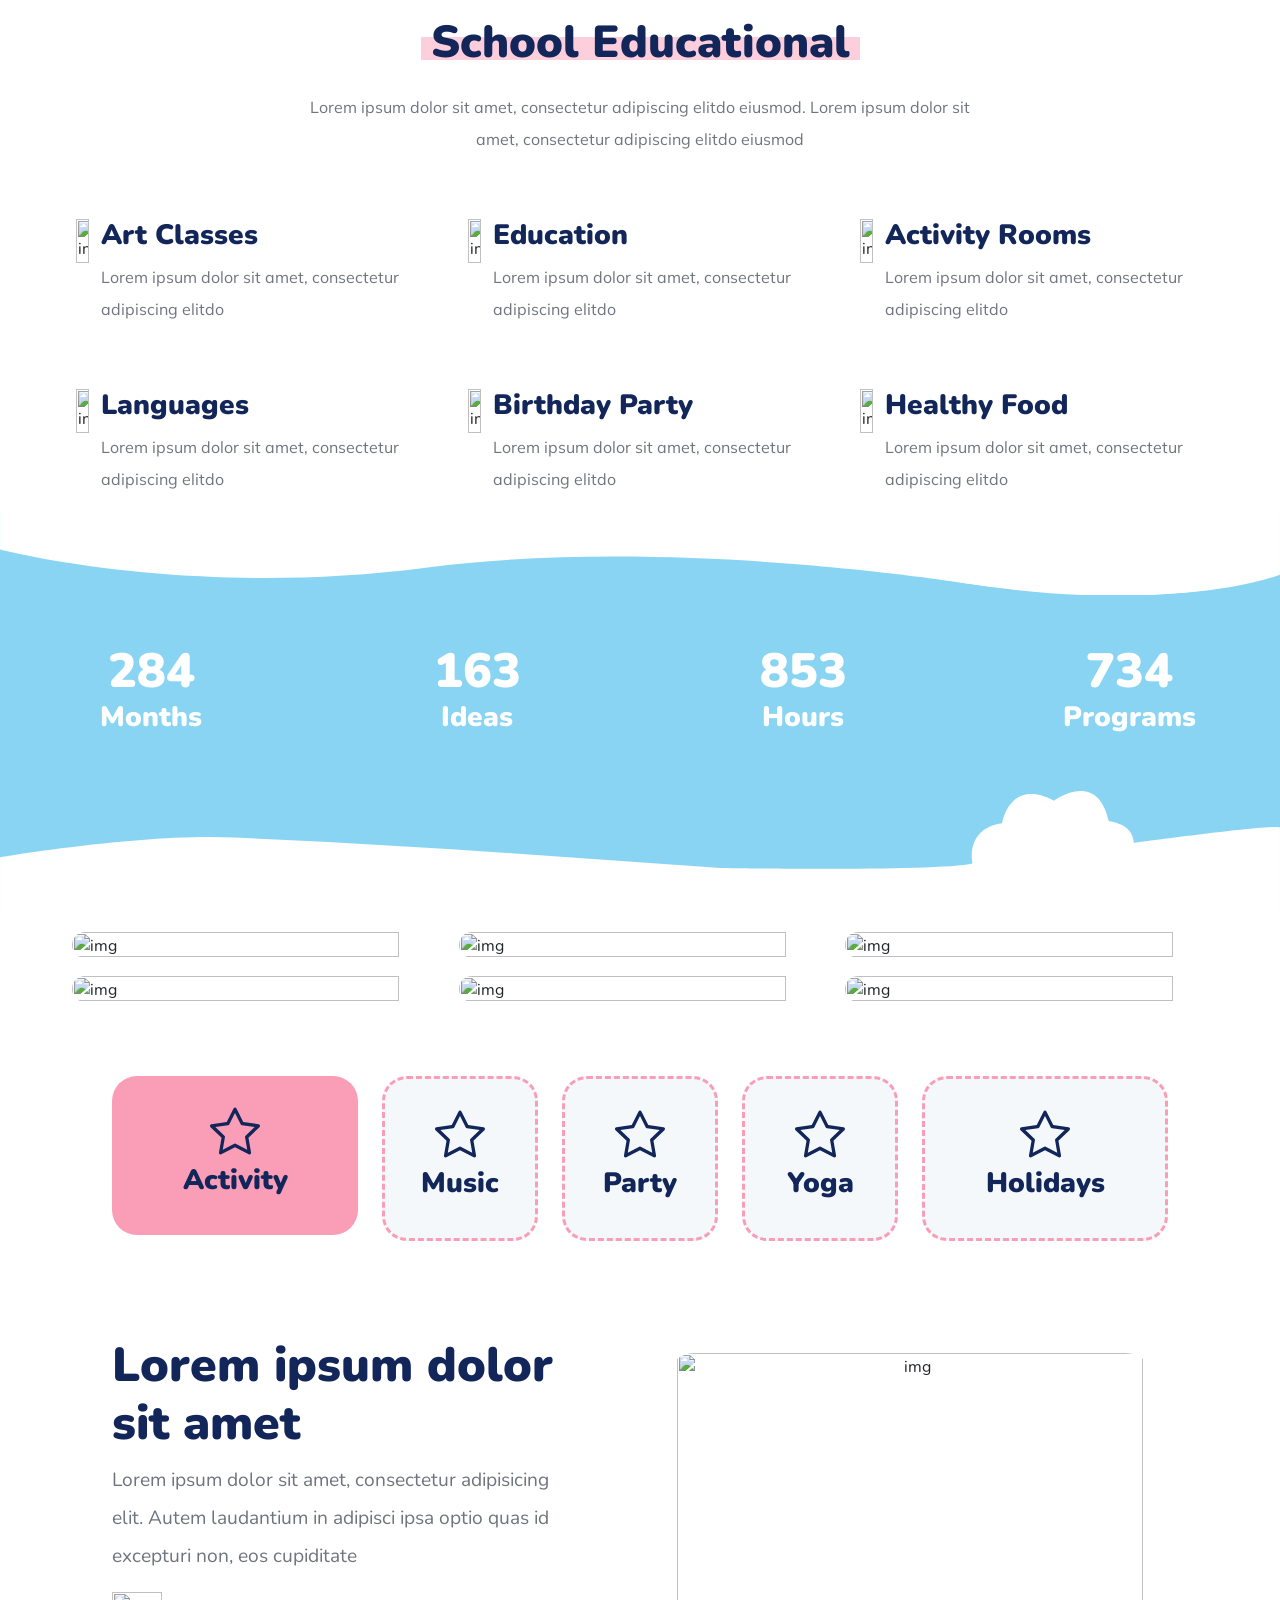
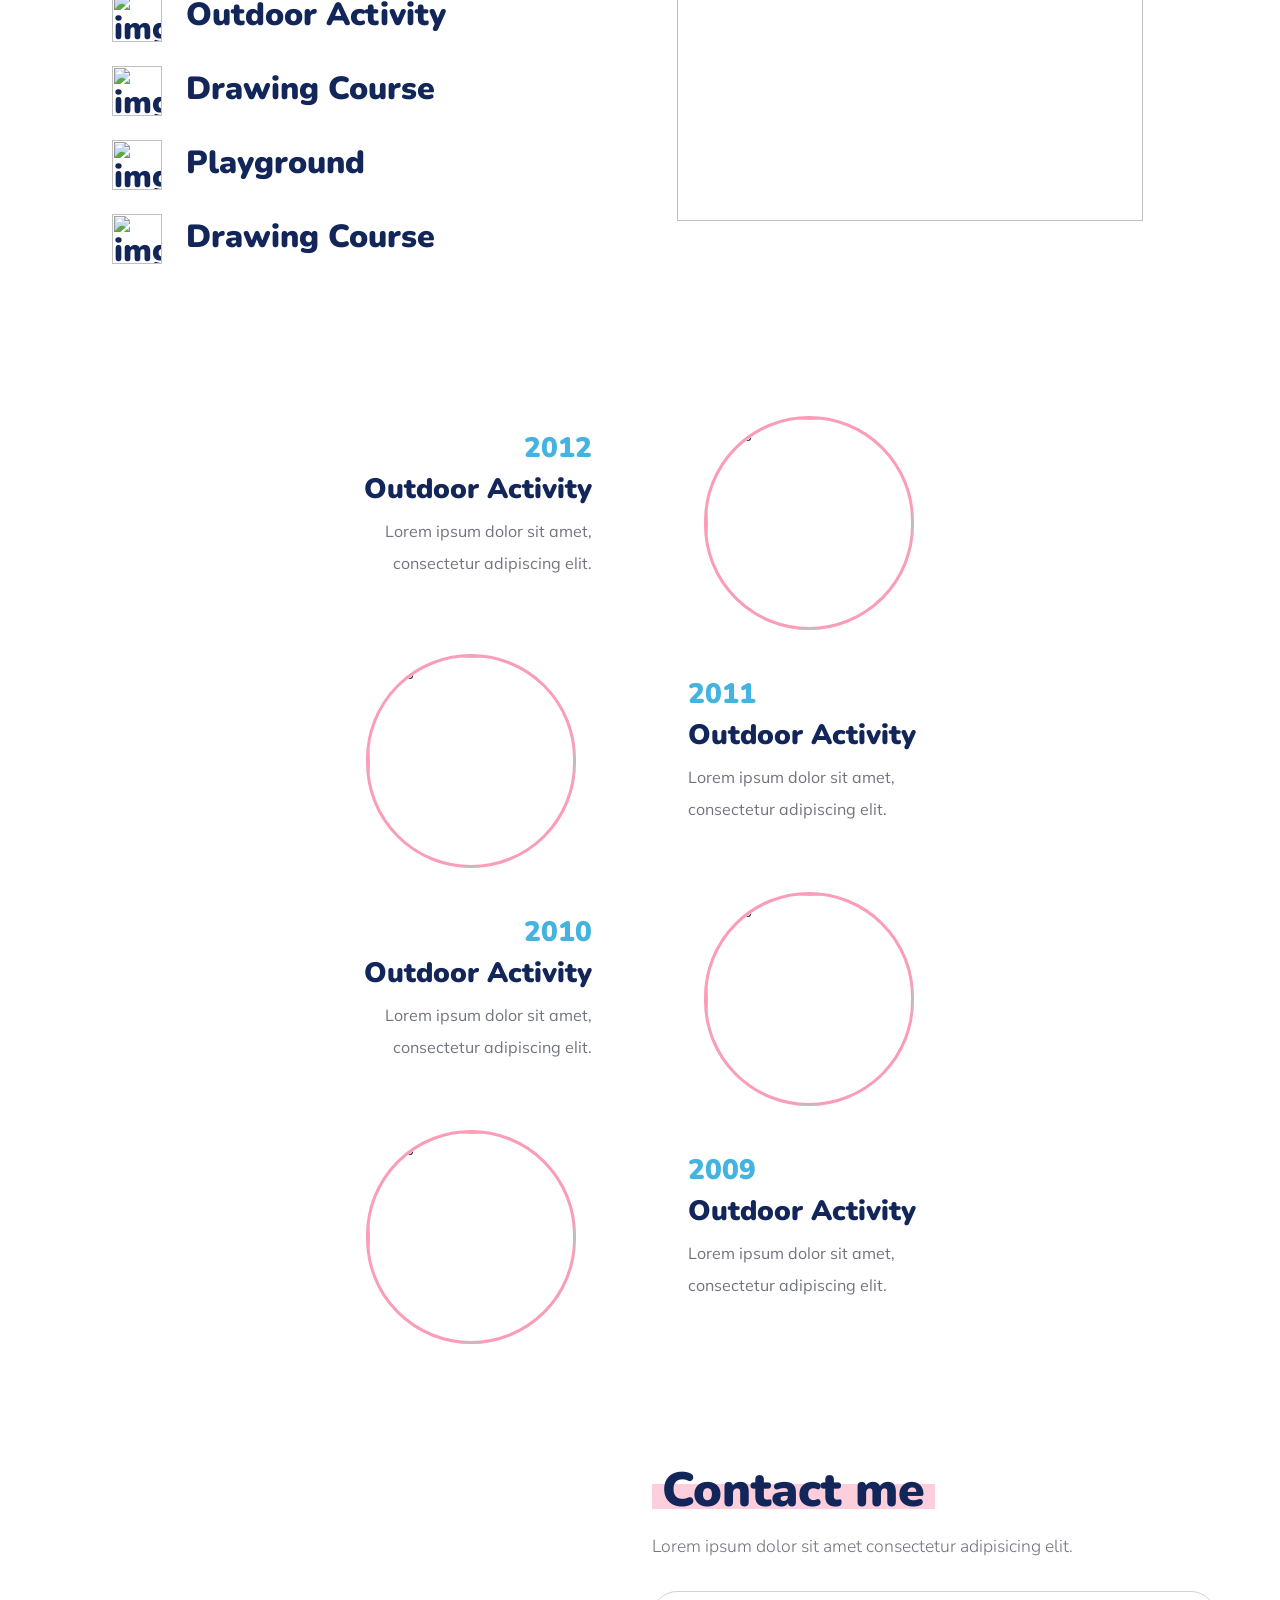
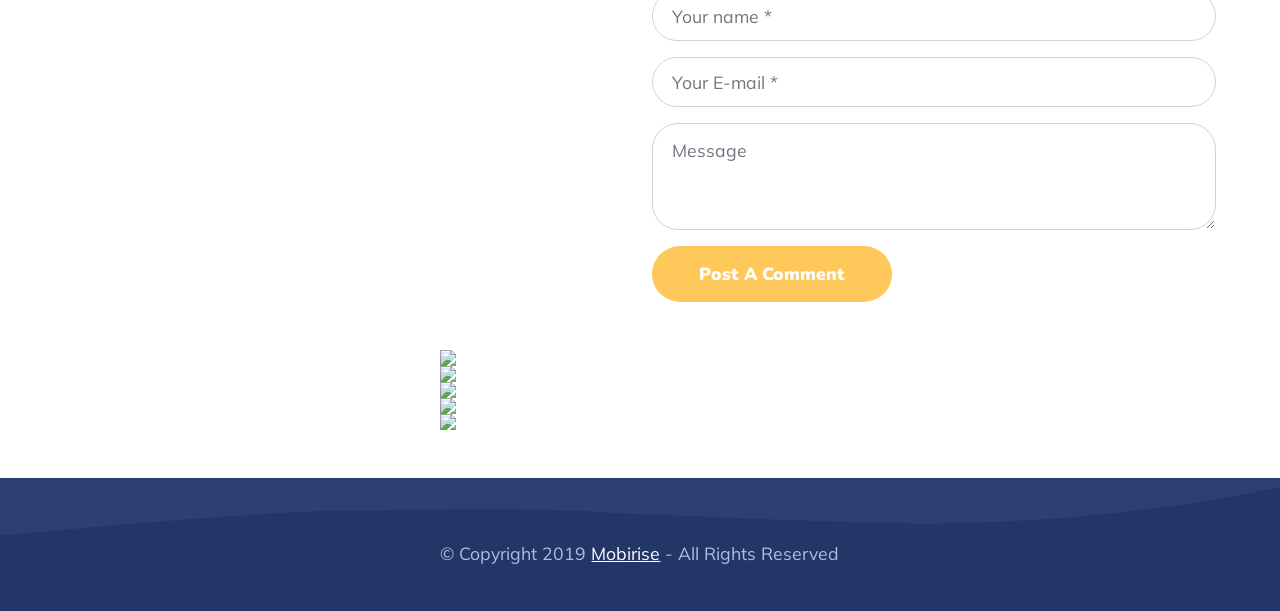
==== commit fd73935f: "new cgand" ====
--- a/kidszone.html
+++ b/kidszone.html
@@ -74,7 +74,9 @@
         <div class="mt-5">
             <div class="row">
                 <div class="col-lg-6 col-12 text-center order-1">
-                    <img class="img-children img-border" src="../Kids-Zone/images/children.jpg" alt="img">
+                    <div class="img-border">
+                        <img class="img-children" src="../Kids-Zone/images/children.jpg" alt="img">
+                    </div>
                 </div>
                 <div class="col-lg-6 col-12 mt-5 pt-4 about-text-cen order-2">
                     <h1 class="about-h1 mt-0 about-color">About Happy Kids</h1><br>
@@ -386,7 +388,7 @@
 
             <div class="col-lg-6 col-md-6 col-12 mt-4 pe-5 d-flex justify-content-end timeline-image">
                 <div class="timeline-border me-3">
-                <img src="../Kids-Zone/images/gallery00.jpg" alt="img">
+                    <img src="../Kids-Zone/images/gallery00.jpg" alt="img">
                 </div>
             </div>
             <div class="col-lg-6 col-md-6 col-12 mt-5 ps-5 text-start card-box">
@@ -402,13 +404,13 @@
             </div>
             <div class="col-lg-6 col-md-6 col-12 mt-4 ps-5 text-start timeline-image">
                 <div class="timeline-border ms-3">
-                <img src="../Kids-Zone/images/gallery01.jpg" alt="img">
+                    <img src="../Kids-Zone/images/gallery01.jpg" alt="img">
                 </div>
             </div>
 
             <div class="col-lg-6 col-md-6 col-12 pe-5 mt-4 d-flex justify-content-end timeline-image">
                 <div class="timeline-border me-3">
-                <img src="../Kids-Zone/images/gallery02.jpg" alt="img">
+                    <img src="../Kids-Zone/images/gallery02.jpg" alt="img">
                 </div>
             </div>
             <div class="col-lg-6 col-md-6 mt-5 ps-5 col-12 text-start card-box">
@@ -428,7 +430,8 @@
                 <!-- <iframe class="google-map" frameborder="0" style="width:90%; height:100%;"
                     src="https://www.google.com/maps/embed/v1/place?key=AIzaSyAEIpgj38KyLFELm2bK9Y7krBkz1K-cMq8&amp;q=place_id:ChIJn6wOs6lZwokRLKy1iqRcoKw"
                     allowFullScreen="true"></iframe> -->
-                    <iframe class="google-map"  frameborder="0" style="width:90%; height:100%;" src="https://maps.google.com/maps?width=90%25&amp;height=100%&amp;hl=en&amp;q=musiri+(My%20Business%20Name)&amp;t=&amp;z=14&amp;ie=UTF8&amp;iwloc=B&amp;output=embed"></iframe>
+                <iframe class="google-map" frameborder="0" style="width:90%; height:100%;"
+                    src="https://maps.google.com/maps?width=90%25&amp;height=100%&amp;hl=en&amp;q=musiri+(My%20Business%20Name)&amp;t=&amp;z=14&amp;ie=UTF8&amp;iwloc=B&amp;output=embed"></iframe>
             </div>
 
             <div class="col-lg-6 col-md-12 col-12 mt-sm-4 contact-content">
@@ -448,16 +451,30 @@
 
 
     <section>
-        <div class="social-media mt-5 mb-5">
-            <div class="col-md-10 col-lg-8 mt-4 mb-4 text-center">
-                <img class="social-icon" src="https://img.icons8.com/color/48/null/twitter--v4.png" />
-                <img src="https://img.icons8.com/color/48/null/facebook-circled--v1.png" />
-                <img src="https://img.icons8.com/fluency/48/null/instagram-new.png" />
+        <div class="mt-5 mb-5">
+            <div class="col-md-10 social-media col-lg-8 mt-4 mb-4 text-center">
+                <div>
+                    <img class="social-icon" src="https://img.icons8.com/color/48/null/twitter--v4.png" />
+                </div>
+                
+                <div>
+                    <img src="https://img.icons8.com/color/48/null/facebook-circled--v1.png" />
+                </div>
+                
+                <div>
+                    <img src="https://img.icons8.com/fluency/48/null/instagram-new.png" />
+                </div>
                 <!-- <i class="fa fa-instagram" style="color: #ff85f5;"></i> -->
-                <img src="https://img.icons8.com/doodle/48/null/youtube-play--v2.png" />
-                <img src="https://img.icons8.com/color/48/000000/behance.png" />
-            </div>
-        </div>
+                
+                <div>
+                    <img src="https://img.icons8.com/doodle/48/null/youtube-play--v2.png" />
+                </div>
+                
+                <div>
+                    <img src="https://img.icons8.com/color/48/000000/behance.png" />
+                </div>
+                </div>
+            </div>
     </section>
 
 
@@ -471,7 +488,7 @@
                 d="M-113,177s327.33-31.17,395-27.25c0,0,173.33-6.42,290,2.25,0,0,358.31,15.73,377.16,10.53,0,0,161,2.14,363.59-39.2V113H-113Z"
                 transform="translate(113 -113)"></path>
         </svg>
-        <div class="mb-5 pb-4 social-media">
+        <div class="mb-5 pb-4 d-flex justify-content-center">
             <div class="col-md-10 col-lg-8 text-center">
                 <p class="copyright-text">© Copyright 2019 <span class="mobirise-text">Mobirise</span> - All Rights
                     Reserved
--- a/style.css
+++ b/style.css
@@ -130,13 +130,16 @@
     .text-subtitle-h3 {
         font-size: 16px;
     }
+
     .text-subtitle-h1 {
         font-size: 3.60rem;
     }
+
     .text-subtitle-p {
         font-size: 14px;
     }
-    .readmore-btn{
+
+    .readmore-btn {
         font-size: 14px;
         width: 9rem;
     }
@@ -168,6 +171,23 @@
     border: 2px dashed #fa9db7;
 }
 
+/* .img-border{
+  border: 2px dashed #fa9db7;
+  border-radius: 30px;
+} */
+
+/* .img-border::after{
+    content: '';
+    position: absolute;
+    top: 68%;
+    left: 73px;
+    width: 43%;
+    height: 46%;
+    border: 2px dashed #fa9db7;
+    border-radius: 30px;
+    z-index: -1;
+} */
+
 .about-h1 {
     margin-top: 30px;
     font-size: 2.8rem;
@@ -178,8 +198,8 @@
     position: relative;
 }
 
-@media (max-width: 996px){
-    .about-h1{
+@media (max-width: 996px) {
+    .about-h1 {
         font-size: 2.7rem;
     }
 }
@@ -249,11 +269,11 @@
 
 /*-------------------------------------------card------------------------------------------*/
 
-.star-rotate{
+.star-rotate {
     transition: transform .3s ease-in-out;
 }
 
-.star-rotate:hover{
+.star-rotate:hover {
     transform: rotate(180deg);
 }
 
@@ -408,7 +428,7 @@
 .active {
     background-color: #fa9db7;
     color: #ffffff !important;
-    border:none;
+    border: none;
 }
 
 
@@ -423,8 +443,8 @@
     transition: 0.4s;
 }
 
-@media (max-width: 995px){
-    .text-boxes h2{
+@media (max-width: 995px) {
+    .text-boxes h2 {
         font-size: 1.5rem;
     }
 }
@@ -497,7 +517,7 @@
     cursor: pointer;
 }
 
-.timeline-border{
+.timeline-border {
     border: 3px solid #fa9db7;
     width: 210px;
     height: 214px;
@@ -573,8 +593,10 @@
 
 .social-media {
     display: flex;
-    justify-content: center;
-}
+    flex-direction: column;
+    /* justify-content: center; */
+}
+
 
 /* .social-icon{
     cursor: pointer;
@@ -591,8 +613,8 @@
     background-color: #223668;
 }
 
-.svg-4{
-    fill:#2d4073;
+.svg-4 {
+    fill: #2d4073;
 }
 
 .copyright-text,
@@ -607,4 +629,4 @@
 .mobirise-text {
     color: #ffffff;
     text-decoration: underline;
-}
+}
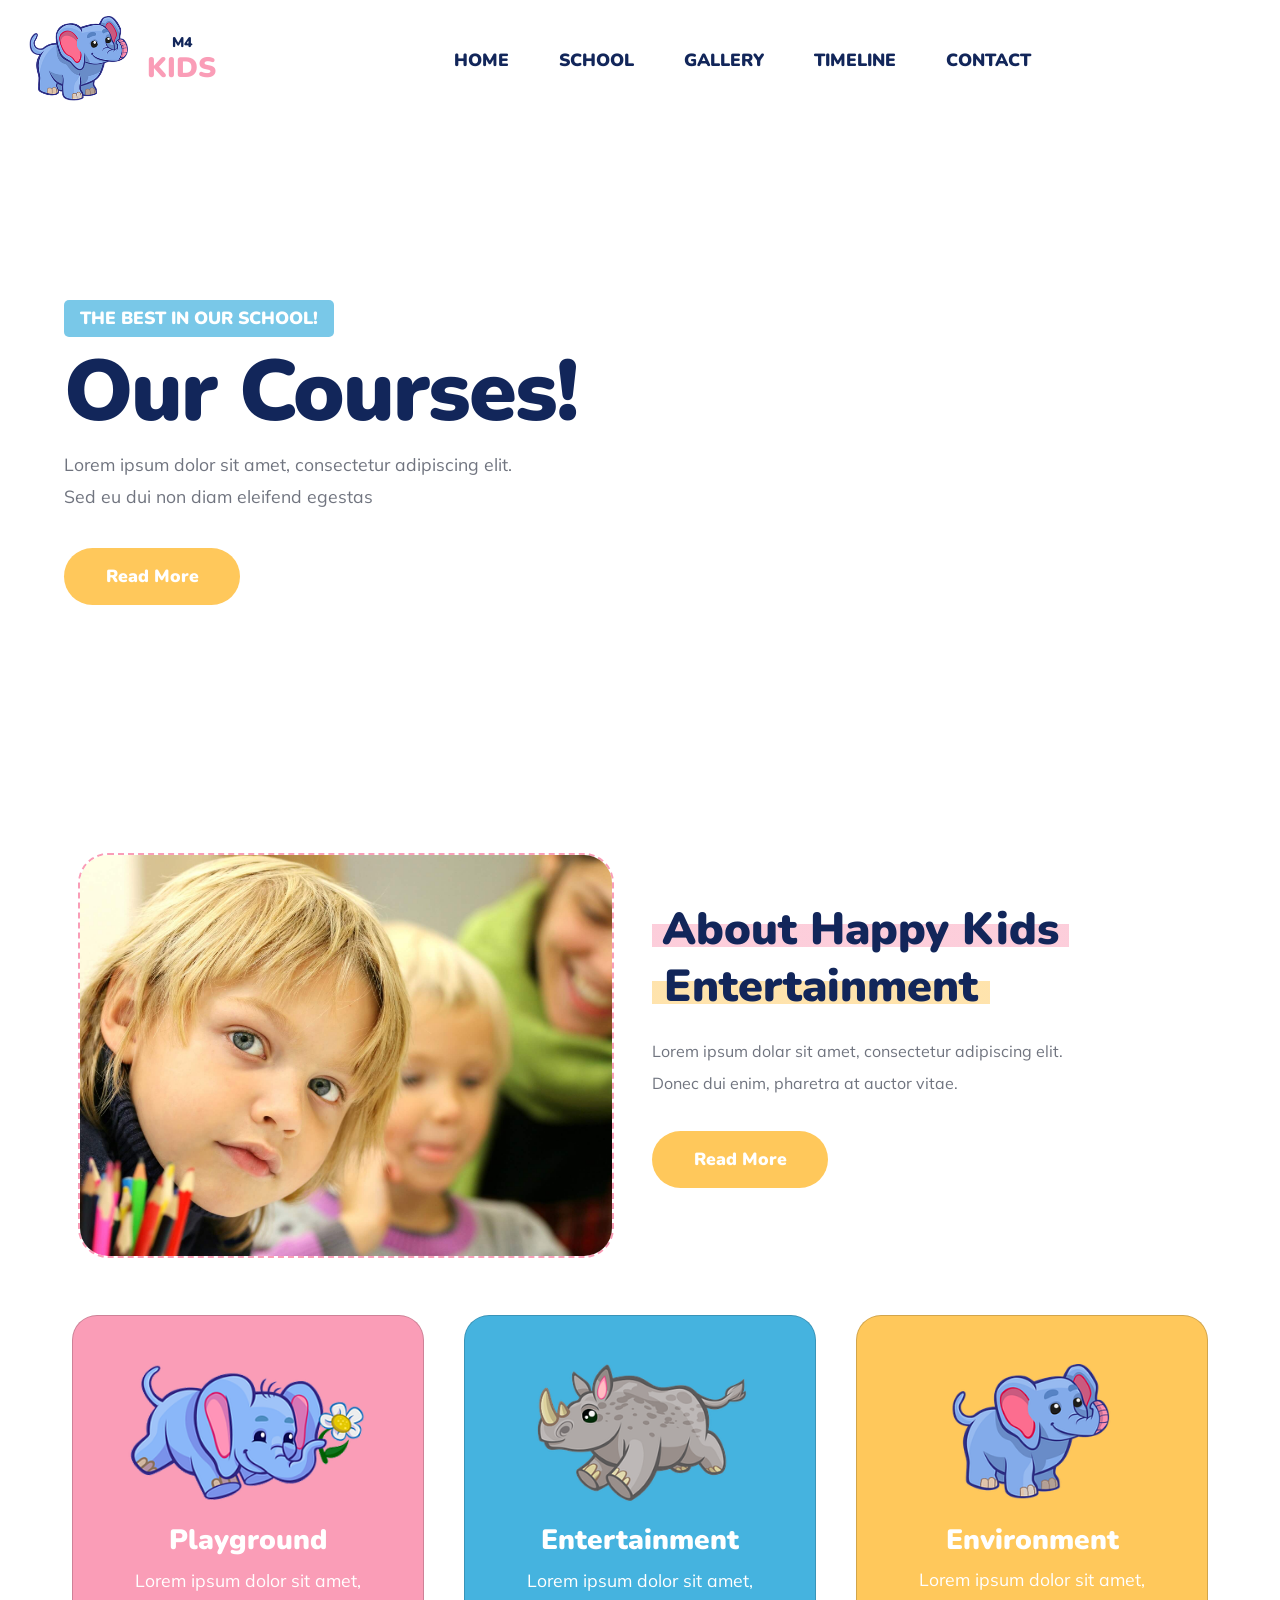
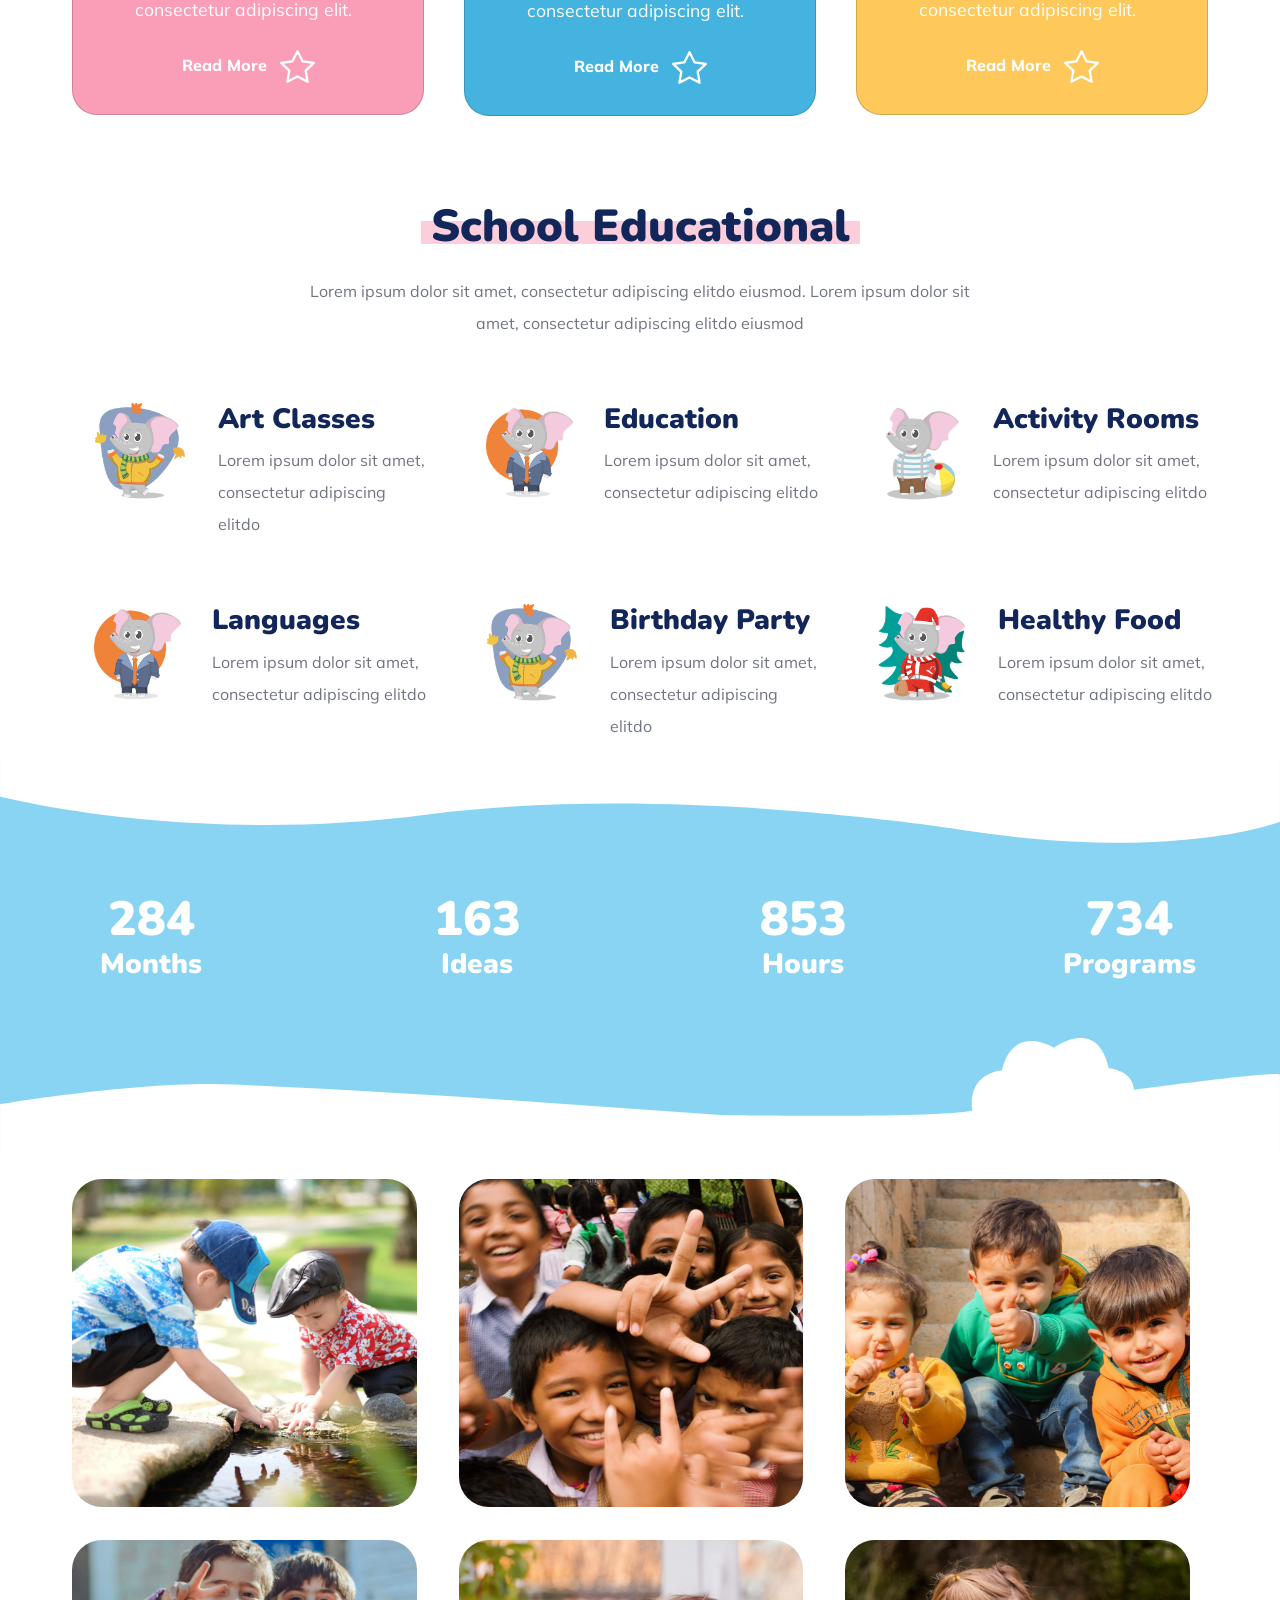
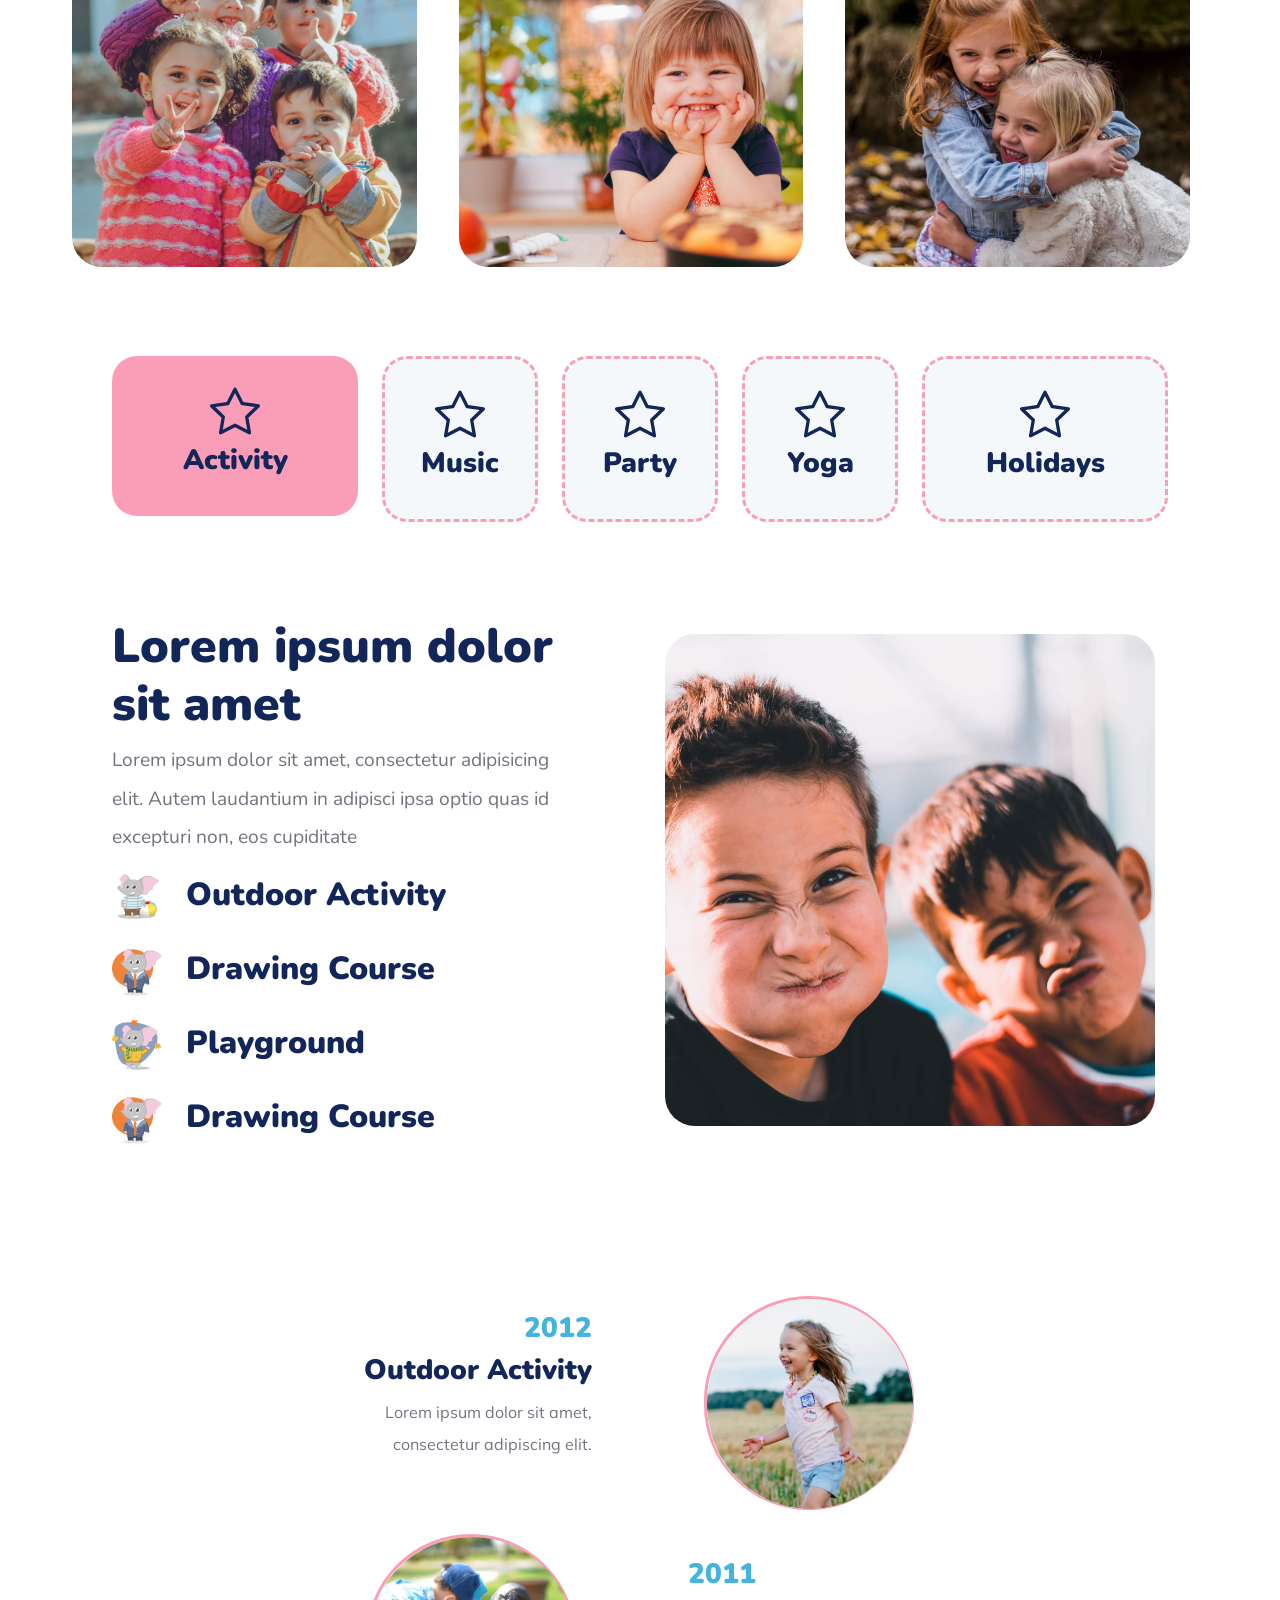
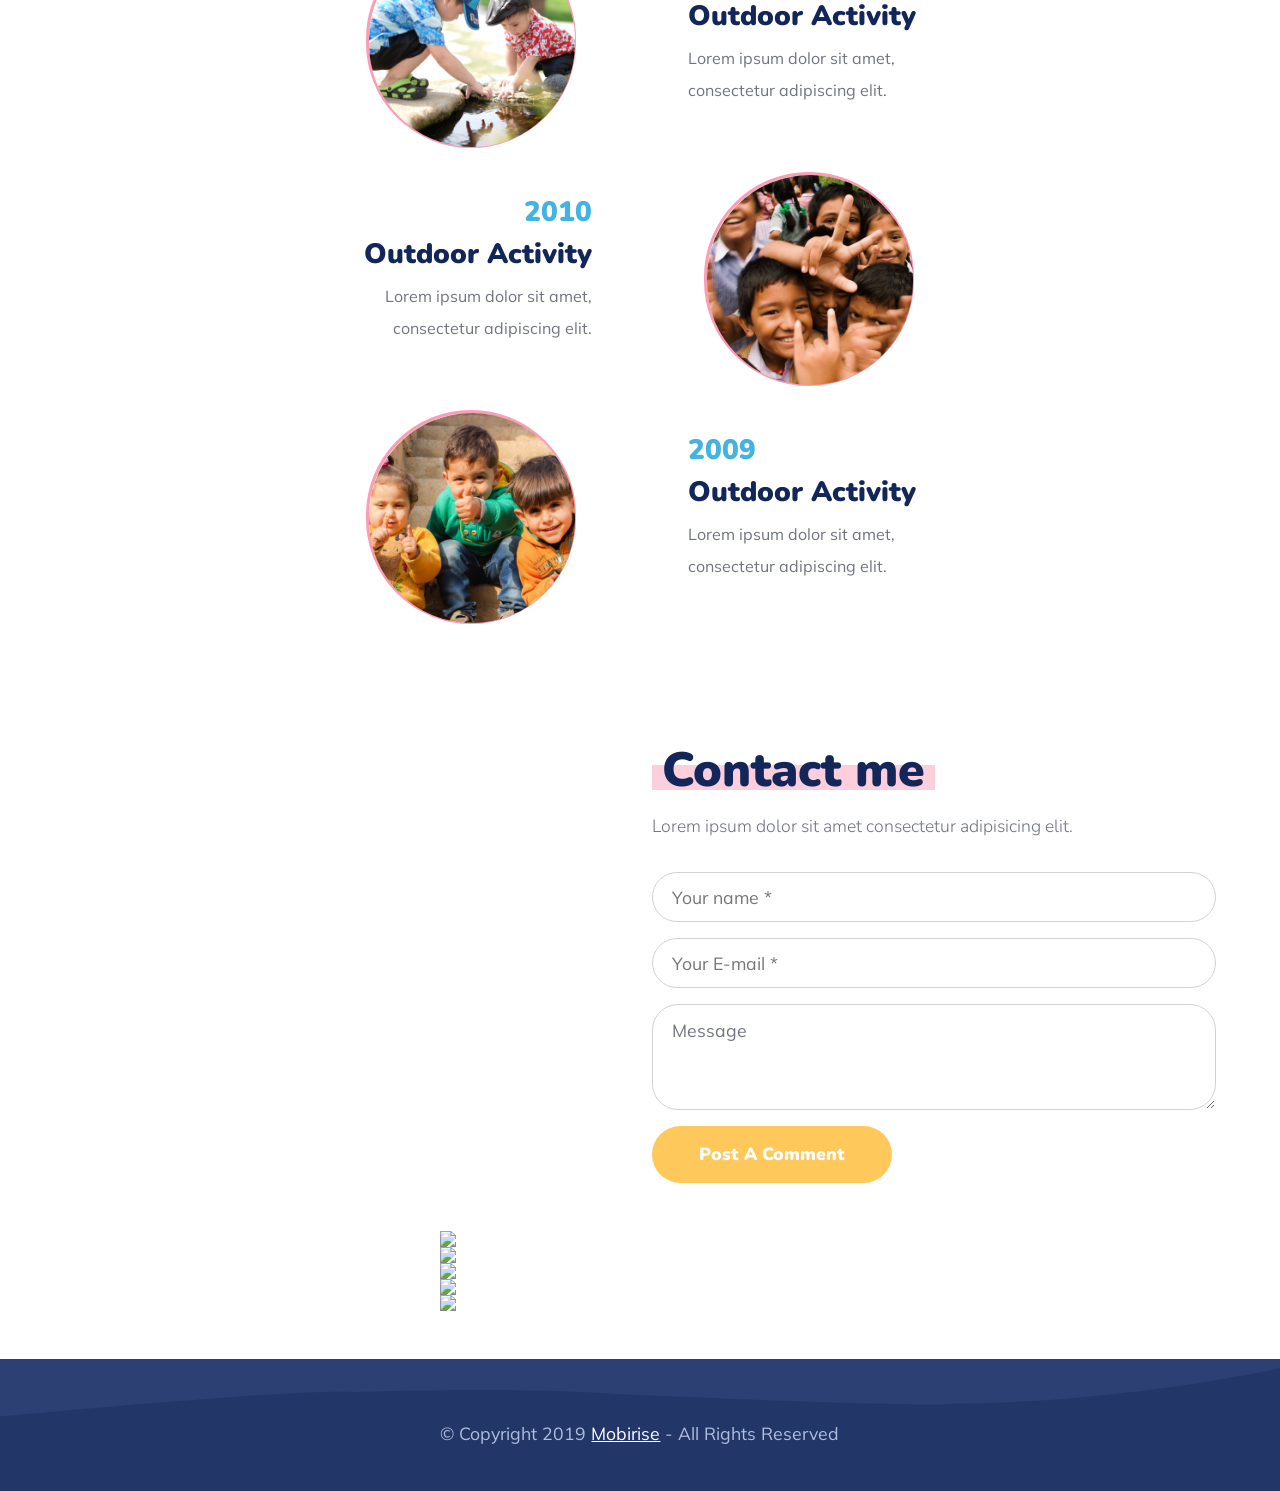
==== commit 2fbfb63c: "chandfn" ====
--- a/kidszone.html
+++ b/kidszone.html
@@ -3,7 +3,7 @@
 <head>
     <link rel="stylesheet" href="style.css">
     <script src="kidsscript.js"></script>
-    <link rel="icon" type="image/x-icon" href="../Kids-Zone/images/icons/animals1.png">
+    <link rel="icon" type="image/x-icon" href="./images/icons/animals1.png">
     <title>Kids Zone</title>
     <meta charset="utf-8">
     <meta name="viewport" content="width=device-width, initial-scale=1">
@@ -24,7 +24,7 @@
                     <path fill-rule="evenodd"
                         d="M2.5 12a.5.5 0 0 1 .5-.5h10a.5.5 0 0 1 0 1H3a.5.5 0 0 1-.5-.5zm0-4a.5.5 0 0 1 .5-.5h10a.5.5 0 0 1 0 1H3a.5.5 0 0 1-.5-.5zm0-4a.5.5 0 0 1 .5-.5h10a.5.5 0 0 1 0 1H3a.5.5 0 0 1-.5-.5z" />
                 </svg></button>
-            <img class="img1" src="../Kids-Zone/images/icons/animals1.png" style="height:5.5rem;" alt="img">
+            <img class="img1" src="./images/icons/animals1.png" style="height:5.5rem;" alt="img">
             <h5 class="head-h5 m-3 text-center">M4 <br><span class="kids-text">KIDS</span></h5>
             <div class="collapse nav-header navbar-collapse" id="menu">
                 <ul class="navbar-nav mb-lg-0">
@@ -75,7 +75,7 @@
             <div class="row">
                 <div class="col-lg-6 col-12 text-center order-1">
                     <div class="img-border">
-                        <img class="img-children" src="../Kids-Zone/images/children.jpg" alt="img">
+                        <img class="img-children" src="./images/children.jpg" alt="img">
                     </div>
                 </div>
                 <div class="col-lg-6 col-12 mt-5 pt-4 about-text-cen order-2">
@@ -97,7 +97,7 @@
         <div class="row mt-4 pt-4">
             <div class="col-lg-4 col-12 ">
                 <div class="card card-1 m-2 align-items-center card-color1">
-                    <img class="image1 mt-5" style="width:70%;" src="../Kids-Zone/images/icons/animals1(1).png"
+                    <img class="image1 mt-5" style="width:70%;" src="./images/icons/animals1(1).png"
                         alt="img">
                     <h4>Playground</h4>
                     <p>Lorem ipsum dolor sit amet,<br>consectetur adipiscing elit.</p>
@@ -111,7 +111,7 @@
 
             <div class="col-lg-4 col-12 ">
                 <div class="card card-2 m-2 align-items-center">
-                    <img class="image2 mt-5" style="width:62%;" src="../Kids-Zone/images/icons/animals2.png" alt="img">
+                    <img class="image2 mt-5" style="width:62%;" src="./images/icons/animals2.png" alt="img">
                     <h4>Entertainment</h4>
                     <p>Lorem ipsum dolor sit amet,<br>consectetur adipiscing elit.</p>
                     <h5>Read More <svg xmlns="http://www.w3.org/2000/svg" width="35" height="35" fill="currentColor"
@@ -124,7 +124,7 @@
 
             <div class="col-lg-4 col-12 ">
                 <div class="card card-3 m-2 align-items-center">
-                    <img class="image3 mt-5" style="width:47%;" src="../Kids-Zone/images/icons/animals3.png" alt="img">
+                    <img class="image3 mt-5" style="width:47%;" src="./images/icons/animals3.png" alt="img">
                     <h4>Environment</h4>
                     <p>Lorem ipsum dolor sit amet,<br>consectetur adipiscing elit.</p>
                     <h5>Read More <svg xmlns="http://www.w3.org/2000/svg" width="35" height="35" fill="currentColor"
@@ -151,7 +151,7 @@
         <div class="row">
             <div class="school-card col-lg-4 col-md-6 col-12 mt-5">
                 <div class="item-image text-center m-0">
-                    <img src="../Kids-Zone/images/icons/elephant4.png" alt="img">
+                    <img src="./images/icons/elephant4.png" alt="img">
                 </div>
                 <div class="card-box">
                     <h4 class="school-con-h4">Art Classes</h4>
@@ -161,7 +161,7 @@
 
             <div class="school-card col-lg-4 col-md-6 col-12 mt-5">
                 <div class="item-image text-center m-0">
-                    <img src="../Kids-Zone/images/icons/elephant1.png" alt="img">
+                    <img src="./images/icons/elephant1.png" alt="img">
                 </div>
                 <div class="card-box">
                     <h4 class="school-con-h4">Education</h4>
@@ -171,7 +171,7 @@
 
             <div class="school-card col-lg-4 col-md-6 col-12 mt-5">
                 <div class="item-image text-center m-0">
-                    <img src="../Kids-Zone/images/icons/elephant3.png" alt="img">
+                    <img src="./images/icons/elephant3.png" alt="img">
                 </div>
                 <div class="card-box">
                     <h4 class="school-con-h4">Activity Rooms</h4>
@@ -181,7 +181,7 @@
 
             <div class="school-card col-lg-4 col-md-6 col-12 mt-5">
                 <div class="item-image text-center m-0">
-                    <img src="../Kids-Zone/images/icons/elephant1.png" alt="img">
+                    <img src="./images/icons/elephant1.png" alt="img">
                 </div>
                 <div class="card-box">
                     <h4 class="school-con-h4">Languages</h4>
@@ -191,7 +191,7 @@
 
             <div class="school-card col-lg-4 col-md-6 col-12 mt-5">
                 <div class="item-image text-center m-0">
-                    <img src="../Kids-Zone/images/icons/elephant4.png" alt="img">
+                    <img src="./images/icons/elephant4.png" alt="img">
                 </div>
                 <div class="card-box">
                     <h4 class="school-con-h4">Birthday Party</h4>
@@ -201,7 +201,7 @@
 
             <div class="school-card col-lg-4 col-md-6 col-12 mt-5">
                 <div class="item-image text-center m-0">
-                    <img src="../Kids-Zone/images/icons/elephant5.png" alt="img">
+                    <img src="./images/icons/elephant5.png" alt="img">
                 </div>
                 <div class="card-box">
                     <h4 class="school-con-h4">Healthy Food</h4>
@@ -261,27 +261,27 @@
     <section id="gallery">
         <div class="row gallery-row p-2">
             <div class="col-lg-4 col-md-4 col-12 mt-3 gal-image">
-                <img src="../Kids-Zone/images/gallery00.jpg" alt="img">
+                <img src="./images/gallery00.jpg" alt="img">
             </div>
 
             <div class="col-lg-4 col-md-4 col-12 mt-3 gal-image">
-                <img src="../Kids-Zone/images/gallery01.jpg" alt="img">
+                <img src="./images/gallery01.jpg" alt="img">
             </div>
 
             <div class="col-lg-4 col-md-4 col-12 mt-3 gal-image">
-                <img src="../Kids-Zone/images/gallery02.jpg" alt="img">
+                <img src="./images/gallery02.jpg" alt="img">
             </div>
 
             <div class="col-lg-4 col-md-4 col-12 mt-3 gal-image">
-                <img src="../Kids-Zone/images/gallery03.jpg" alt="img">
+                <img src="./images/gallery03.jpg" alt="img">
             </div>
 
             <div class="col-lg-4 col-md-4 col-12 mt-3 gal-image">
-                <img src="../Kids-Zone/images/gallery04.jpg" alt="img">
+                <img src="./images/gallery04.jpg" alt="img">
             </div>
 
             <div class="col-lg-4 col-md-4 col-12 mt-3 gal-image">
-                <img src="../Kids-Zone/images/gallery05.jpg" alt="img">
+                <img src="./images/gallery05.jpg" alt="img">
             </div>
 
         </div>
@@ -354,18 +354,18 @@
                 <p class=" mt-2 me-5">Lorem ipsum dolor sit amet, consectetur adipisicing elit. Autem laudantium in
                     adipisci ipsa optio quas id
                     excepturi non, eos cupiditate</p>
-                <h4 class="mt-2"><img class="sc-img me-4" src="../Kids-Zone/images/icons/elephant3.png"
+                <h4 class="mt-2"><img class="sc-img me-4" src="./images/icons/elephant3.png"
                         alt="img">Outdoor Activity</h4>
-                <h4 class="mt-4"><img class="sc-img me-4" src="../Kids-Zone/images/icons/elephant1.png"
+                <h4 class="mt-4"><img class="sc-img me-4" src="./images/icons/elephant1.png"
                         alt="img">Drawing Course</h4>
-                <h4 class="mt-4"><img class="sc-img me-4" src="../Kids-Zone/images/icons/elephant4.png"
+                <h4 class="mt-4"><img class="sc-img me-4" src="./images/icons/elephant4.png"
                         alt="img">Playground</h4>
-                <h4 class="mt-4"><img class="sc-img me-4" src="../Kids-Zone/images/icons/elephant1.png"
+                <h4 class="mt-4"><img class="sc-img me-4" src="./images/icons/elephant1.png"
                         alt="img">Drawing Course</h4>
             </div>
 
             <div class="col-lg-6 col-12 section-content-image mt-md-3 mt-sm-3 text-center order-2">
-                <img src="../Kids-Zone/images/gallery06.jpg" alt="img">
+                <img src="./images/gallery06.jpg" alt="img">
             </div>
         </div>
     </section>
@@ -382,13 +382,13 @@
             </div>
             <div class="col-lg-6 col-md-6 col-12 ps-5 text-start timeline-image">
                 <div class="timeline-border ms-3">
-                    <img src="../Kids-Zone/images/circle-children4.jpg" alt="img">
+                    <img src="./images/circle-children4.jpg" alt="img">
                 </div>
             </div>
 
             <div class="col-lg-6 col-md-6 col-12 mt-4 pe-5 d-flex justify-content-end timeline-image">
                 <div class="timeline-border me-3">
-                    <img src="../Kids-Zone/images/gallery00.jpg" alt="img">
+                    <img src="./images/gallery00.jpg" alt="img">
                 </div>
             </div>
             <div class="col-lg-6 col-md-6 col-12 mt-5 ps-5 text-start card-box">
@@ -404,13 +404,13 @@
             </div>
             <div class="col-lg-6 col-md-6 col-12 mt-4 ps-5 text-start timeline-image">
                 <div class="timeline-border ms-3">
-                    <img src="../Kids-Zone/images/gallery01.jpg" alt="img">
+                    <img src="./images/gallery01.jpg" alt="img">
                 </div>
             </div>
 
             <div class="col-lg-6 col-md-6 col-12 pe-5 mt-4 d-flex justify-content-end timeline-image">
                 <div class="timeline-border me-3">
-                    <img src="../Kids-Zone/images/gallery02.jpg" alt="img">
+                    <img src="./images/gallery02.jpg" alt="img">
                 </div>
             </div>
             <div class="col-lg-6 col-md-6 mt-5 ps-5 col-12 text-start card-box">
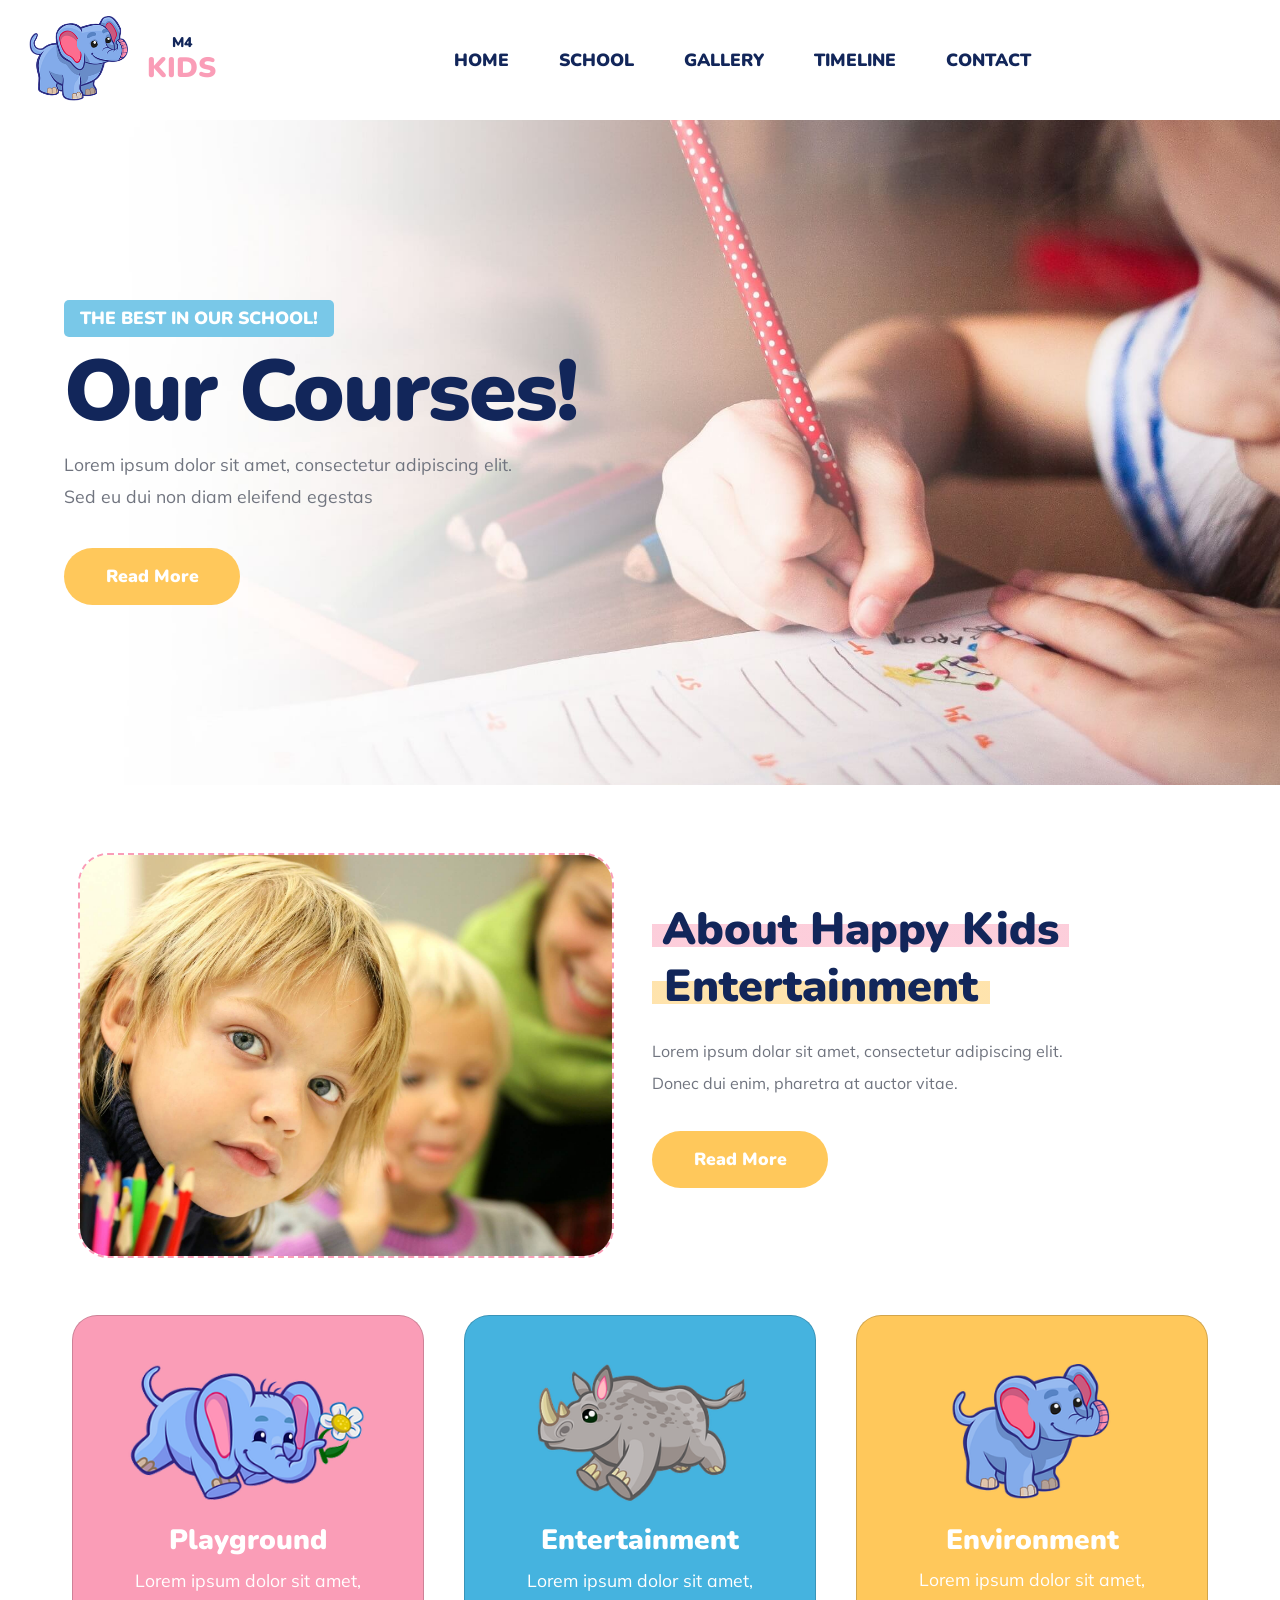
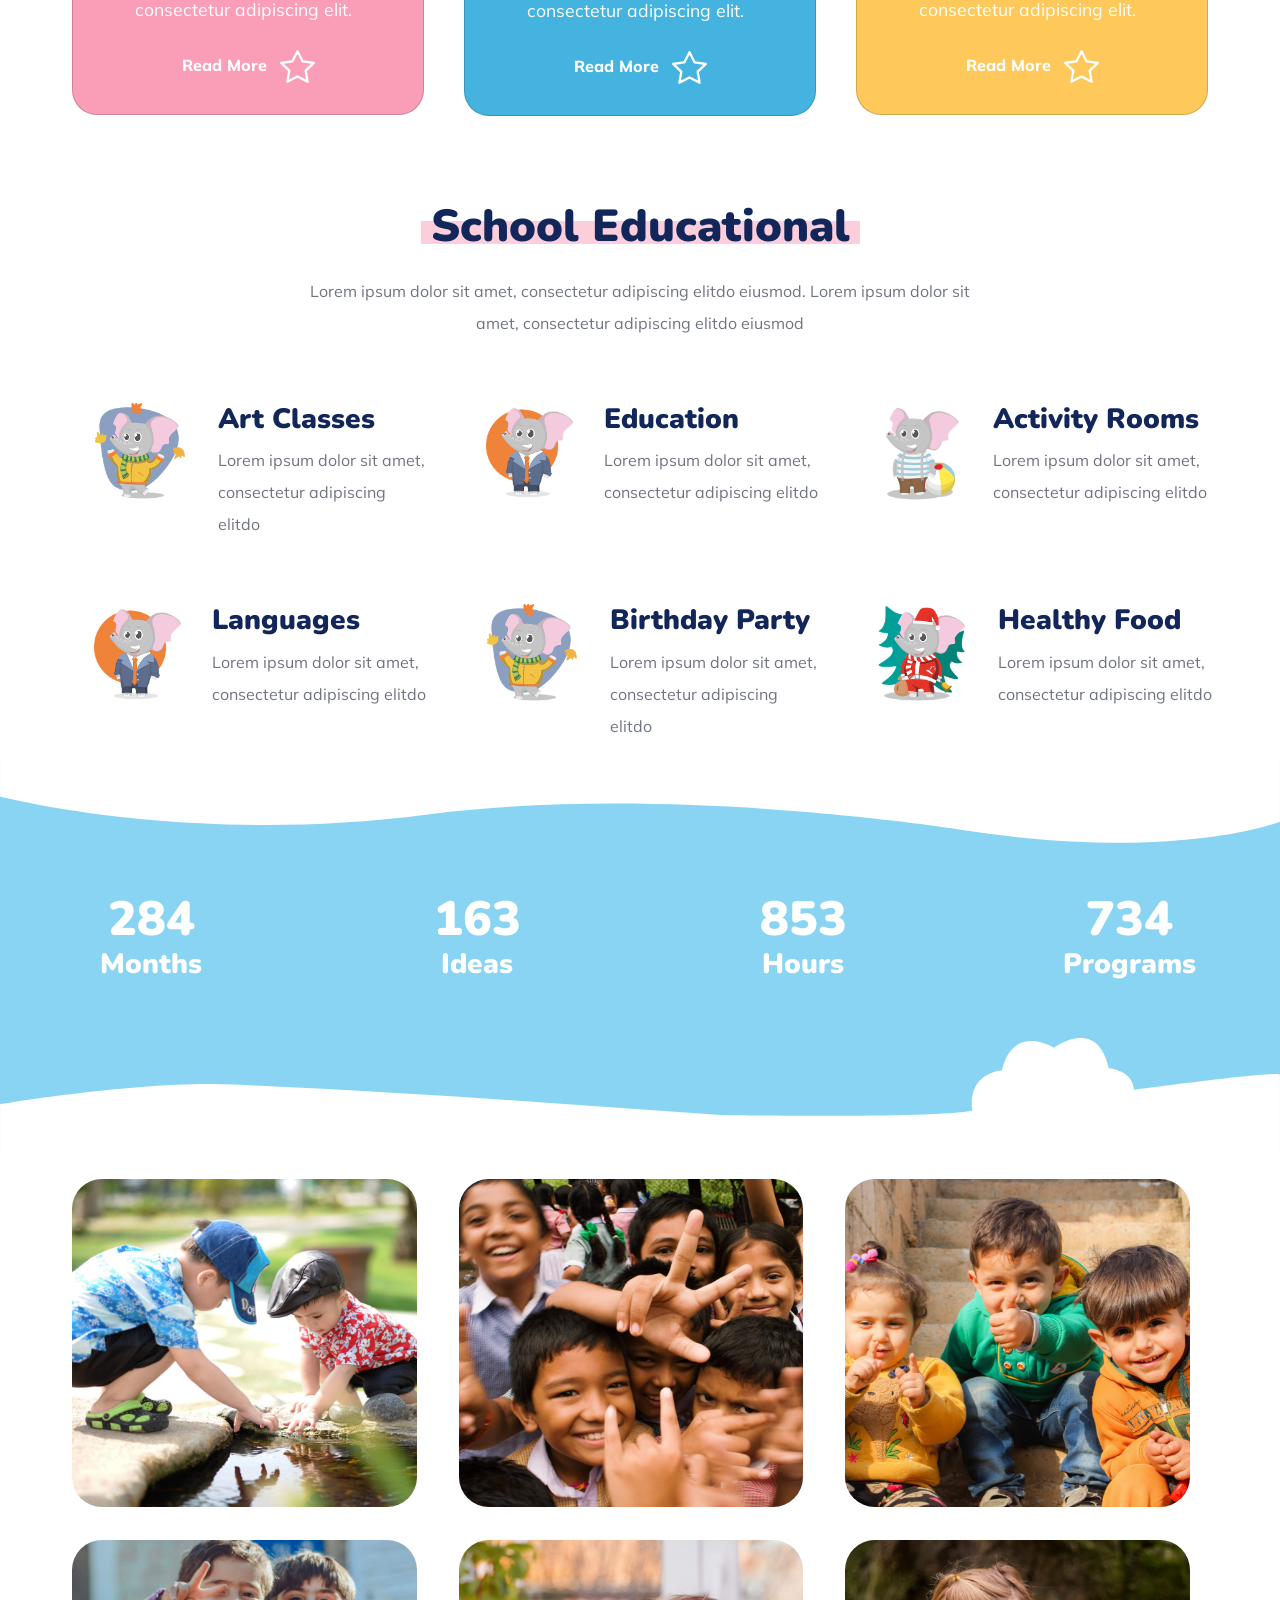
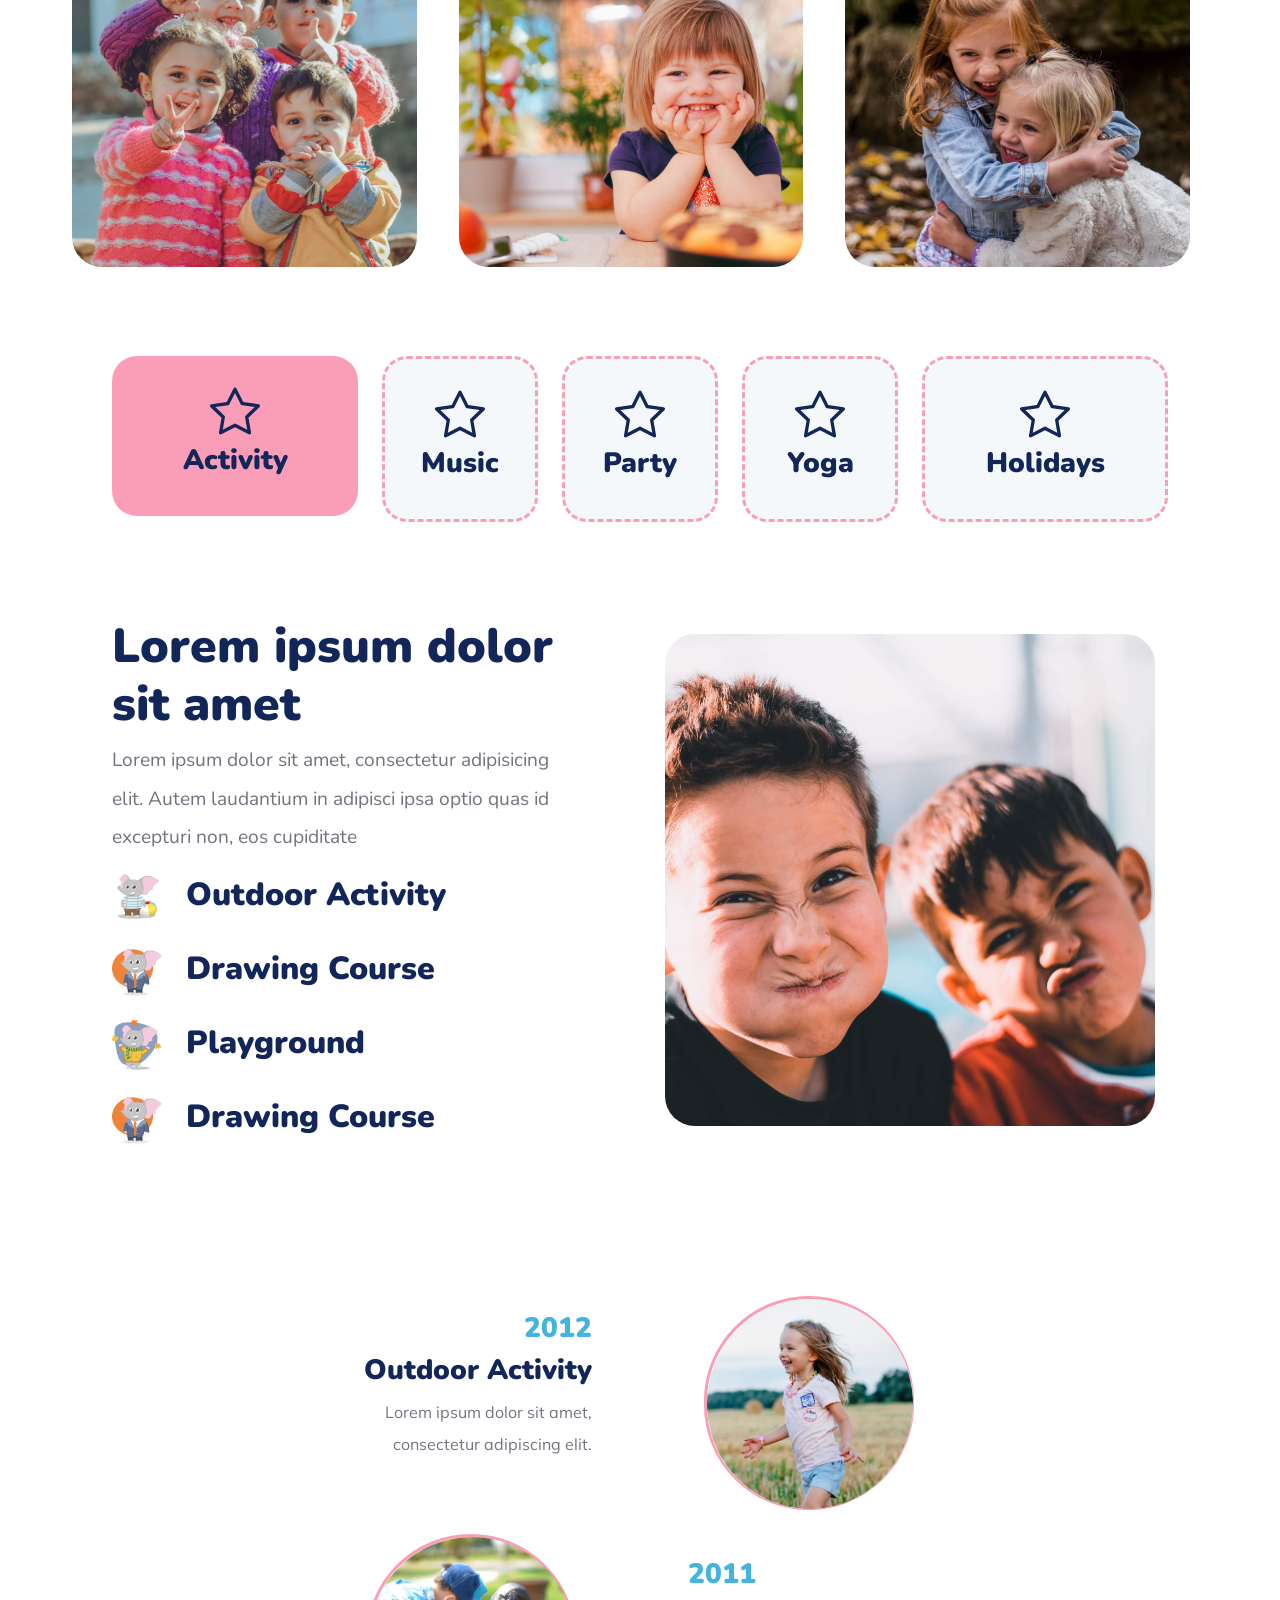
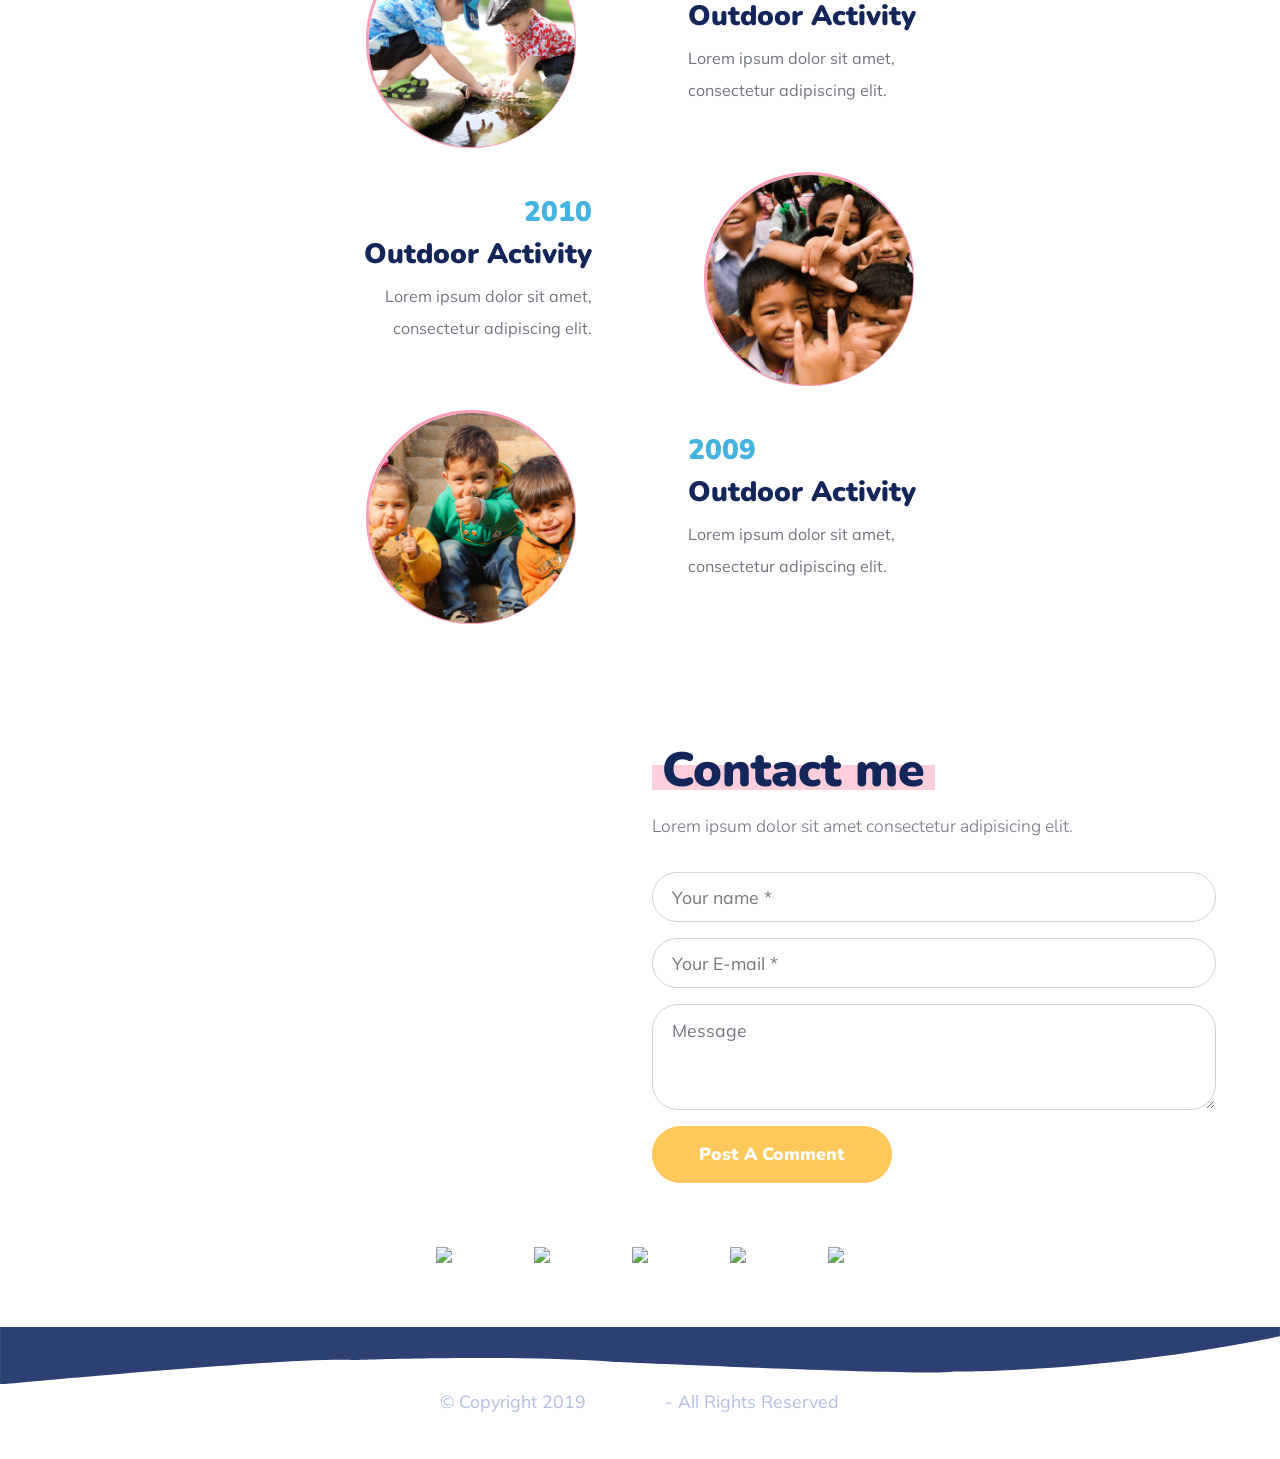
==== commit 3cc2de89: "icons added" ====
--- a/kidszone.html
+++ b/kidszone.html
@@ -451,7 +451,7 @@
 
 
     <section>
-        <div class="mt-5 mb-5">
+        <!-- <div class="row mt-5 mb-5">
             <div class="col-md-10 social-media col-lg-8 mt-4 mb-4 text-center">
                 <div>
                     <img class="social-icon" src="https://img.icons8.com/color/48/null/twitter--v4.png" />
@@ -464,7 +464,7 @@
                 <div>
                     <img src="https://img.icons8.com/fluency/48/null/instagram-new.png" />
                 </div>
-                <!-- <i class="fa fa-instagram" style="color: #ff85f5;"></i> -->
+               
                 
                 <div>
                     <img src="https://img.icons8.com/doodle/48/null/youtube-play--v2.png" />
@@ -474,7 +474,43 @@
                     <img src="https://img.icons8.com/color/48/000000/behance.png" />
                 </div>
                 </div>
-            </div>
+            </div> -->
+
+            <div class="row aref justify-content-center">
+                <div class="move-upside col-1 div-size">
+                  <div class="text-center mb-5">
+                    <img class=" twitter-hover  p-2 m-2" src="https://img.icons8.com/color/48/null/twitter--v4.png" />
+                   
+                  </div>
+                </div>
+            
+                <div class="move-upside col-1 div-size">
+                  <div class="text-center mb-5">
+                    <img class=" twitter-hover  p-2 m-2" src="https://img.icons8.com/color/48/null/facebook-circled--v1.png" />
+
+
+                  </div>
+                </div>
+            
+                <div class="move-upside col-1 div-size">
+                  <div class="text-center mb-5">
+                    <img class=" twitter-hover  p-2 m-2" src="https://img.icons8.com/fluency/48/null/instagram-new.png" />
+
+                  </div>
+                </div>
+            
+                <div class="move-upside col-1 div-size">
+                  <div class="text-center mb-5">
+                    <img class=" twitter-hover  p-2 m-2" src="https://img.icons8.com/doodle/48/null/youtube-play--v2.png" />
+                  </div>
+                </div>
+            
+                <div class="move-upside col-1 div-size">
+                  <div class="text-center mb-5">
+                    <img class=" twitter-hover  p-2 m-2" src="https://img.icons8.com/color/48/000000/behance.png" />
+                  </div>
+                </div>
+              </div>
     </section>
 
 
--- a/style.css
+++ b/style.css
@@ -1,150 +1,148 @@
-@import url('https://fonts.googleapis.com/css2?family=Nunito:wght@600;700;800;900&display=swap');
-@import url('https://fonts.googleapis.com/css2?family=Mulish:wght@600;700;800;900&family=Nunito:wght@600;700;900&display=swap');
+@import url("https://fonts.googleapis.com/css2?family=Nunito:wght@600;700;800;900&display=swap");
+@import url("https://fonts.googleapis.com/css2?family=Mulish:wght@600;700;800;900&family=Nunito:wght@600;700;900&display=swap");
 
 body {
-    margin: 0;
-    padding: 0;
-    width: 100%;
-    height: 100vh;
-    box-sizing: border-box;
-    font-family: 'Nunito', sans-serif !important;
+  margin: 0;
+  padding: 0;
+  width: 100%;
+  height: 100vh;
+  box-sizing: border-box;
+  font-family: "Nunito", sans-serif !important;
 }
 
 section {
-    margin-left: 5%;
-    margin-right: 5%;
+  margin-left: 5%;
+  margin-right: 5%;
 }
 
 /*----------------------------------------------Navebar-------------------------------------*/
 
 .nav-stick {
-    /* position: fixed; */
-    top: 0;
-    width: 100% !important;
-    background: #fff;
-    z-index: 1;
+  /* position: fixed; */
+  top: 0;
+  width: 100% !important;
+  background: #fff;
+  z-index: 1;
 }
 
 .curve-svg {
-    fill: #fa9db7 !important;
+  fill: #fa9db7 !important;
 }
 
 .head-h5 {
+  font-size: 14px;
+  font-weight: 900;
+  color: #12265a;
+}
+
+.nav-header {
+  justify-content: center;
+}
+
+.kids-text {
+  font-size: 28px;
+  font-weight: 900;
+  color: #fa9db7;
+}
+
+li {
+  padding: 25px;
+}
+
+.nav-header-text {
+  color: #12265a;
+  font-weight: 900;
+  font-size: 1.1rem;
+  text-decoration: none;
+}
+
+.nav-header-text:hover {
+  color: #12265a;
+  background: #ffc85b;
+  padding: 8px;
+  border-radius: 5px;
+}
+
+/* ---------------------------------------HOME---------------------------------------- */
+
+.home-content {
+  margin-left: 5%;
+}
+
+.background-image {
+  background-image: url(./images/school.jpg);
+  background-position: 50% 50%;
+  background-repeat: no-repeat;
+  background-size: cover;
+  padding-top: 180px;
+  padding-bottom: 180px;
+}
+
+.font-nunito {
+  font-family: "Nunito", sans-serif;
+}
+
+.text-subtitle-h3 {
+  background-color: #79c8e8;
+  color: #fff;
+  font-size: 1.1rem;
+  padding: 8px;
+  font-weight: 900;
+  border-radius: 5px;
+  display: inline-block;
+}
+
+.text-subtitle-h1 {
+  font-size: 5.37rem;
+  color: #12265a;
+  font-weight: 900;
+  line-height: 1.1;
+  letter-spacing: -2;
+}
+
+.text-subtitle-p {
+  color: #70747f;
+  font-family: "Mulish", sans-serif;
+  font-size: 1.1rem;
+  font-weight: 400;
+  margin-bottom: 1.3rem;
+  line-height: 2rem;
+}
+
+.readmore-btn {
+  background-color: #ffc85b;
+  border: none;
+  color: #ffffff;
+  padding: 15px;
+  border-radius: 30px;
+  font-weight: 900;
+  font-size: 1.1rem;
+  width: 11rem;
+  letter-spacing: 0;
+}
+
+.readmore-btn:hover {
+  background-color: #79c8e8;
+}
+
+@media (max-width: 560px) {
+  .text-subtitle-h3 {
+    font-size: 16px;
+  }
+
+  .text-subtitle-h1 {
+    font-size: 3.6rem;
+  }
+
+  .text-subtitle-p {
     font-size: 14px;
-    font-weight: 900;
-    color: #12265a;
-}
-
-.nav-header {
-    justify-content: center;
-}
-
-.kids-text {
-    font-size: 28px;
-    font-weight: 900;
-    color: #fa9db7;
-}
-
-li {
-    padding: 25px;
-}
-
-.nav-header-text {
-    color: #12265a;
-    font-weight: 900;
-    font-size: 1.1rem;
-    text-decoration: none;
-}
-
-.nav-header-text:hover {
-    color: #12265a;
-    background: #ffc85b;
-    padding: 8px;
-    border-radius: 5px;
-}
-
-
-/* ---------------------------------------HOME---------------------------------------- */
-
-.home-content {
-    margin-left: 5%;
-}
-
-.background-image {
-    background-image: url(../Kids-Zone/images/school.jpg);
-    background-position: 50% 50%;
-    background-repeat: no-repeat;
-    background-size: cover;
-    padding-top: 180px;
-    padding-bottom: 180px;
-}
-
-.font-nunito {
-    font-family: 'Nunito', sans-serif;
-}
-
-.text-subtitle-h3 {
-    background-color: #79c8e8;
-    color: #fff;
-    font-size: 1.1rem;
-    padding: 8px;
-    font-weight: 900;
-    border-radius: 5px;
-    display: inline-block;
-}
-
-.text-subtitle-h1 {
-    font-size: 5.37rem;
-    color: #12265a;
-    font-weight: 900;
-    line-height: 1.1;
-    letter-spacing: -2;
-}
-
-.text-subtitle-p {
-    color: #70747f;
-    font-family: 'Mulish', sans-serif;
-    font-size: 1.1rem;
-    font-weight: 400;
-    margin-bottom: 1.3rem;
-    line-height: 2rem;
-}
-
-.readmore-btn {
-    background-color: #ffc85b;
-    border: none;
-    color: #ffffff;
-    padding: 15px;
-    border-radius: 30px;
-    font-weight: 900;
-    font-size: 1.1rem;
-    width: 11rem;
-    letter-spacing: 0;
-}
-
-.readmore-btn:hover {
-    background-color: #79c8e8;
-}
-
-@media (max-width: 560px) {
-    .text-subtitle-h3 {
-        font-size: 16px;
-    }
-
-    .text-subtitle-h1 {
-        font-size: 3.60rem;
-    }
-
-    .text-subtitle-p {
-        font-size: 14px;
-    }
-
-    .readmore-btn {
-        font-size: 14px;
-        width: 9rem;
-    }
-}
-
+  }
+
+  .readmore-btn {
+    font-size: 14px;
+    width: 9rem;
+  }
+}
 
 /* .curve-svg {
     fill: #fff;
@@ -160,15 +158,14 @@
     }
 } */
 
-
 /* ---------------------------------------About------------------------------------ */
 
 .img-children {
-    width: 95%;
-    height: 95%;
-    margin-top: 20px;
-    border-radius: 30px;
-    border: 2px dashed #fa9db7;
+  width: 95%;
+  height: 95%;
+  margin-top: 20px;
+  border-radius: 30px;
+  border: 2px dashed #fa9db7;
 }
 
 /* .img-border{
@@ -189,31 +186,31 @@
 } */
 
 .about-h1 {
-    margin-top: 30px;
-    font-size: 2.8rem;
-    color: #12265a;
-    font-weight: 900;
-    line-height: 1.1;
-    margin-bottom: 0rem;
-    position: relative;
+  margin-top: 30px;
+  font-size: 2.8rem;
+  color: #12265a;
+  font-weight: 900;
+  line-height: 1.1;
+  margin-bottom: 0rem;
+  position: relative;
 }
 
 @media (max-width: 996px) {
-    .about-h1 {
-        font-size: 2.7rem;
-    }
+  .about-h1 {
+    font-size: 2.7rem;
+  }
 }
 
 @media (max-width: 768px) {
-    .about-text-cen {
-        text-align: center;
-    }
+  .about-text-cen {
+    text-align: center;
+  }
 }
 
 @media (max-width: 485px) {
-    .about-h1 {
-        font-size: 2.1rem;
-    }
+  .about-h1 {
+    font-size: 2.1rem;
+  }
 }
 
 /* 
@@ -242,361 +239,361 @@
 } */
 
 .about-color {
-    background-size: 100% 0.521em;
-    display: inline-block;
-    padding: 0 10px;
-    background-image: linear-gradient(to top, rgba(250, 157, 183, 0.5), rgba(250, 157, 183, 0.5));
-    background-repeat: no-repeat;
-    background-position: 0% 74%;
+  background-size: 100% 0.521em;
+  display: inline-block;
+  padding: 0 10px;
+  background-image: linear-gradient(
+    to top,
+    rgba(250, 157, 183, 0.5),
+    rgba(250, 157, 183, 0.5)
+  );
+  background-repeat: no-repeat;
+  background-position: 0% 74%;
 }
 
 .enter-color {
-    display: inline-block;
-    padding: 0 12px;
-    background-image: linear-gradient(to top, rgba(255, 200, 91, 0.5), rgba(255, 200, 91, 0.5));
-    background-size: 100% 0.521em;
-    background-repeat: no-repeat;
-    background-position: 0% 74%;
+  display: inline-block;
+  padding: 0 12px;
+  background-image: linear-gradient(
+    to top,
+    rgba(255, 200, 91, 0.5),
+    rgba(255, 200, 91, 0.5)
+  );
+  background-size: 100% 0.521em;
+  background-repeat: no-repeat;
+  background-position: 0% 74%;
 }
 
 .about-p {
-    font-family: 'Mulish', sans-serif;
-    color: #70747f;
-    font-size: 1rem;
-    line-height: 2;
-    letter-spacing: 0;
+  font-family: "Mulish", sans-serif;
+  color: #70747f;
+  font-size: 1rem;
+  line-height: 2;
+  letter-spacing: 0;
 }
 
 /*-------------------------------------------card------------------------------------------*/
 
 .star-rotate {
-    transition: transform .3s ease-in-out;
+  transition: transform 0.3s ease-in-out;
 }
 
 .star-rotate:hover {
-    transform: rotate(180deg);
+  transform: rotate(180deg);
 }
 
 .card h4 {
-    margin-top: 20px;
-    color: #fff;
-    font-size: 1.75rem;
-    font-weight: 900;
+  margin-top: 20px;
+  color: #fff;
+  font-size: 1.75rem;
+  font-weight: 900;
 }
 
 .card p {
-    font-family: 'Mulish', sans-serif;
-    color: #fff;
-    font-size: 1.1rem;
-    font-weight: 400;
-    line-height: 1.7;
-    letter-spacing: 0;
+  font-family: "Mulish", sans-serif;
+  color: #fff;
+  font-size: 1.1rem;
+  font-weight: 400;
+  line-height: 1.7;
+  letter-spacing: 0;
 }
 
 .card h5 {
-    margin-top: 8px;
-    margin-bottom: 30px;
-    font-family: 'Mulish', sans-serif;
-    color: #fff;
-    font-size: 1rem;
-    font-weight: 800;
+  margin-top: 8px;
+  margin-bottom: 30px;
+  font-family: "Mulish", sans-serif;
+  color: #fff;
+  font-size: 1rem;
+  font-weight: 800;
 }
 
 .card-1 {
-    background-color: #fa9db7 !important;
-    border-radius: 25px !important;
-
+  background-color: #fa9db7 !important;
+  border-radius: 25px !important;
 }
 
 .card-2 {
-    background-color: #45b3df !important;
-    border-radius: 25px !important;
+  background-color: #45b3df !important;
+  border-radius: 25px !important;
 }
 
 .card-3 {
-    background-color: #ffc85b !important;
-    border-radius: 25px !important;
-}
-
+  background-color: #ffc85b !important;
+  border-radius: 25px !important;
+}
 
 /*-------------------------------------------SCHOOL-------------------------------------*/
 
 .school-card {
+  display: flex;
+  flex-direction: row;
+  height: max-content;
+}
+
+.item-image img {
+  width: 60%;
+  height: max-content;
+}
+
+@media (max-width: 768px) {
+  .school-card {
     display: flex;
-    flex-direction: row;
+    flex-direction: column;
+    text-align: center;
     height: max-content;
-}
-
-.item-image img {
-    width: 60%;
+  }
+
+  .item-image img {
+    width: 15%;
     height: max-content;
-}
-
-@media (max-width: 768px) {
-    .school-card {
-        display: flex;
-        flex-direction: column;
-        text-align: center;
-        height: max-content;
-    }
-
-    .item-image img {
-        width: 15%;
-        height: max-content;
-    }
+  }
 }
 
 @media (max-width: 375px) {
-    .about-h1 {
-        font-size: 2rem;
-    }
-}
-
+  .about-h1 {
+    font-size: 2rem;
+  }
+}
 
 .card-box h4 {
-    font-size: 1.75rem;
-    font-weight: 900;
-    color: #12265a;
+  font-size: 1.75rem;
+  font-weight: 900;
+  color: #12265a;
 }
 
 .card-box p {
-    font-size: 1rem;
-    font-family: 'Mulish', sans-serif;
-    color: #70747f;
-    line-height: 2;
-    letter-spacing: 0;
-    font-weight: 400;
+  font-size: 1rem;
+  font-family: "Mulish", sans-serif;
+  color: #70747f;
+  line-height: 2;
+  letter-spacing: 0;
+  font-weight: 400;
 }
 
 .card-box h4:hover {
-    color: #fa9db7;
-    transition: 0.4s;
-    cursor: pointer;
-}
-
+  color: #fa9db7;
+  transition: 0.4s;
+  cursor: pointer;
+}
 
 /*---------------------------------------------Number-Part------------------------------------*/
 
 .svg-2,
 .svg-1 {
-    fill: #fff;
-    top: 0;
-    bottom: 0;
+  fill: #fff;
+  top: 0;
+  bottom: 0;
 }
 
 .number-text h1 {
-    color: #fff;
-    font-size: 3rem;
-    font-weight: 900;
+  color: #fff;
+  font-size: 3rem;
+  font-weight: 900;
 }
 
 .number-text h3 {
-    color: #fff;
-    font-size: 1.75rem;
-    font-weight: 900;
+  color: #fff;
+  font-size: 1.75rem;
+  font-weight: 900;
 }
 
 .color-row {
-    background-color: #88d4f2;
+  background-color: #88d4f2;
 }
 
 /*------------------------------------------GALLERY---------------------------------------*/
 
 .gal-image img {
-    width: 95%;
-    height: 95%;
-    border-radius: 30px;
-    cursor: pointer;
+  width: 95%;
+  height: 95%;
+  border-radius: 30px;
+  cursor: pointer;
 }
 
 .gal-image img:hover {
-    transform: scale(1.1);
-    transition: 1s;
-    border: 2px solid #fa9db7;
+  transform: scale(1.1);
+  transition: 1s;
+  border: 2px solid #fa9db7;
 }
 
 /*-------------------------------------------Section-Boxes-----------------------------------*/
 
 .text-boxes {
-    background-color: #f4f8fa;
-    border: 3px dashed #fa9db7;
-    border-radius: 25px;
-    padding: 30px;
-    cursor: pointer;
+  background-color: #f4f8fa;
+  border: 3px dashed #fa9db7;
+  border-radius: 25px;
+  padding: 30px;
+  cursor: pointer;
 }
 
 .active {
-    background-color: #fa9db7;
-    color: #ffffff !important;
-    border: none;
-}
-
+  background-color: #fa9db7;
+  color: #ffffff !important;
+  border: none;
+}
 
 .text-boxes h2 {
-    font-size: 1.75rem;
-    font-weight: 900;
-    color: #12265a;
+  font-size: 1.75rem;
+  font-weight: 900;
+  color: #12265a;
 }
 
 .text-boxes h2:hover {
-    color: #fa9db7;
-    transition: 0.4s;
+  color: #fa9db7;
+  transition: 0.4s;
 }
 
 @media (max-width: 995px) {
-    .text-boxes h2 {
-        font-size: 1.5rem;
-    }
+  .text-boxes h2 {
+    font-size: 1.5rem;
+  }
 }
 
 @media (max-width: 375px) {
-    .text-boxes h2 {
-        font-size: 1rem;
-    }
+  .text-boxes h2 {
+    font-size: 1rem;
+  }
 }
 
 /*-----------------------------------------------Section-Content-----------------------------------*/
 
-
 .sc-img {
-    width: 50px;
-    height: 50px;
+  width: 50px;
+  height: 50px;
 }
 
 .section-content h2 {
-    font-size: 3rem;
-    font-weight: 900;
-    color: #12265a;
+  font-size: 3rem;
+  font-weight: 900;
+  color: #12265a;
 }
 
 .section-content p {
-    font-size: 1.2rem;
-    font-weight: 400;
-    color: #70747f;
-    line-height: 2;
-    letter-spacing: 0;
+  font-size: 1.2rem;
+  font-weight: 400;
+  color: #70747f;
+  line-height: 2;
+  letter-spacing: 0;
 }
 
 .section-content h4 {
-    font-size: 2rem;
-    font-weight: 900;
-    color: #12265a;
+  font-size: 2rem;
+  font-weight: 900;
+  color: #12265a;
 }
 
 .section-content-image img {
-    width: 95%;
-    height: 95%;
-    border-radius: 30px;
+  width: 95%;
+  height: 95%;
+  border-radius: 30px;
 }
 
 @media (max-width: 390px) {
-    .section-content h4 {
-        font-size: 1.5rem;
-    }
-}
-
+  .section-content h4 {
+    font-size: 1.5rem;
+  }
+}
 
 /*---------------------------------------------TIMELINE-----------------------------------------*/
 
 .card-box h5 {
-    font-size: 1.75rem;
-    font-weight: 900;
-    color: #12265a;
+  font-size: 1.75rem;
+  font-weight: 900;
+  color: #12265a;
 }
 
 .timeline-h3 {
-    font-size: 1.75rem;
-    font-weight: 900;
-    color: #45b3df;
+  font-size: 1.75rem;
+  font-weight: 900;
+  color: #45b3df;
 }
 
 .timeline-image img {
-    width: 206px;
-    height: 210px;
-    border-radius: 130px;
-    cursor: pointer;
+  width: 206px;
+  height: 210px;
+  border-radius: 130px;
+  cursor: pointer;
 }
 
 .timeline-border {
-    border: 3px solid #fa9db7;
-    width: 210px;
-    height: 214px;
-    border-radius: 130px;
+  border: 3px solid #fa9db7;
+  width: 210px;
+  height: 214px;
+  border-radius: 130px;
 }
 
 .timeline-border:hover {
-    border: 3px dashed #fa9db7;
-    border-radius: 130px;
+  border: 3px dashed #fa9db7;
+  border-radius: 130px;
 }
 
 .timeline-image img:hover {
-    transform: scale(0.9);
-    transition: 0.5s;
-    border-radius: 130px;
-    /* border: 3px dashed #fa9db7; */
+  transform: scale(0.9);
+  transition: 0.5s;
+  border-radius: 130px;
+  /* border: 3px dashed #fa9db7; */
 }
 
 /*--------------------------------------------- CONTACT----------------------------------------*/
 
 .google-map {
-    border-radius: 30px;
+  border-radius: 30px;
 }
 
 .contact-content {
-    display: flex;
-    flex-direction: column;
+  display: flex;
+  flex-direction: column;
 }
 
 .contact-content h3 {
-    color: #12265a;
-    font-size: 3rem;
-    font-weight: 900;
-    line-height: 1.1;
+  color: #12265a;
+  font-size: 3rem;
+  font-weight: 900;
+  line-height: 1.1;
 }
 
 .contact-content p {
-    font-size: 1.1rem;
-    font-weight: 300;
-    color: #70747f;
+  font-size: 1.1rem;
+  font-weight: 300;
+  color: #70747f;
 }
 
 .contact-content input {
-    height: 50px;
-    font-family: 'Mulish', sans-serif;
-    font-size: 1.1rem;
-    padding: 0.8rem 1.2rem;
-    box-shadow: none;
-    outline: none;
-    border: 1px solid #d4d2d0;
-    color: #70747f;
-    border-radius: 26px;
+  height: 50px;
+  font-family: "Mulish", sans-serif;
+  font-size: 1.1rem;
+  padding: 0.8rem 1.2rem;
+  box-shadow: none;
+  outline: none;
+  border: 1px solid #d4d2d0;
+  color: #70747f;
+  border-radius: 26px;
 }
 
 .contact-content textarea {
-    font-family: 'Mulish', sans-serif;
-    font-size: 1.1rem;
-    padding: 0.8rem 1.2rem;
-    box-shadow: none;
-    outline: none;
-    border: 1px solid #d4d2d0;
-    color: #70747f;
-    border-radius: 26px;
+  font-family: "Mulish", sans-serif;
+  font-size: 1.1rem;
+  padding: 0.8rem 1.2rem;
+  box-shadow: none;
+  outline: none;
+  border: 1px solid #d4d2d0;
+  color: #70747f;
+  border-radius: 26px;
 }
 
 .post-btn {
-    width: 15rem !important;
-    padding: 15px !important;
-    font-size: 1.1rem !important;
+  width: 15rem !important;
+  padding: 15px !important;
+  font-size: 1.1rem !important;
 }
 
 /*------------------------------------------Social-icon--------------------------------------*/
 
-.social-media {
-    display: flex;
-    flex-direction: column;
-    /* justify-content: center; */
-}
-
+/* .social-media {
+  display: flex;
+  flex-direction: column;
+   justify-content: center; 
+} */
 
 /* .social-icon{
     cursor: pointer;
@@ -608,25 +605,41 @@
     transition:.3s;
 } */
 
-/*----------------------------------------Copyright-Content-------------------------------------*/
-.copyright-content {
-    background-color: #223668;
+.font-icon-twitter {
+  width: 20px;
+  height: 20px;
+  color: #fff;
+  background-color: #45b3df;
+  border-radius: 100%;
+}
+
+.move-upside .twitter-hover {
+  position: relative;
+  top: 0;
+  transition: top ease 0.3s;
+}
+.move-upside:hover .twitter-hover {
+  top: -10px;
+}
+------------------------------Copyright-Content-------------------------------------*/
+  .copyright-content {
+  background-color: #223668;
 }
 
 .svg-4 {
-    fill: #2d4073;
+  fill: #2d4073;
 }
 
 .copyright-text,
 .mobirise-text {
-    font-family: 'Mulish', sans-serif;
-    color: #b1bee0;
-    font-size: 1.1rem;
-    line-height: 2;
-    letter-spacing: 0;
+  font-family: "Mulish", sans-serif;
+  color: #b1bee0;
+  font-size: 1.1rem;
+  line-height: 2;
+  letter-spacing: 0;
 }
 
 .mobirise-text {
-    color: #ffffff;
-    text-decoration: underline;
-}+  color: #ffffff;
+  text-decoration: underline;
+}
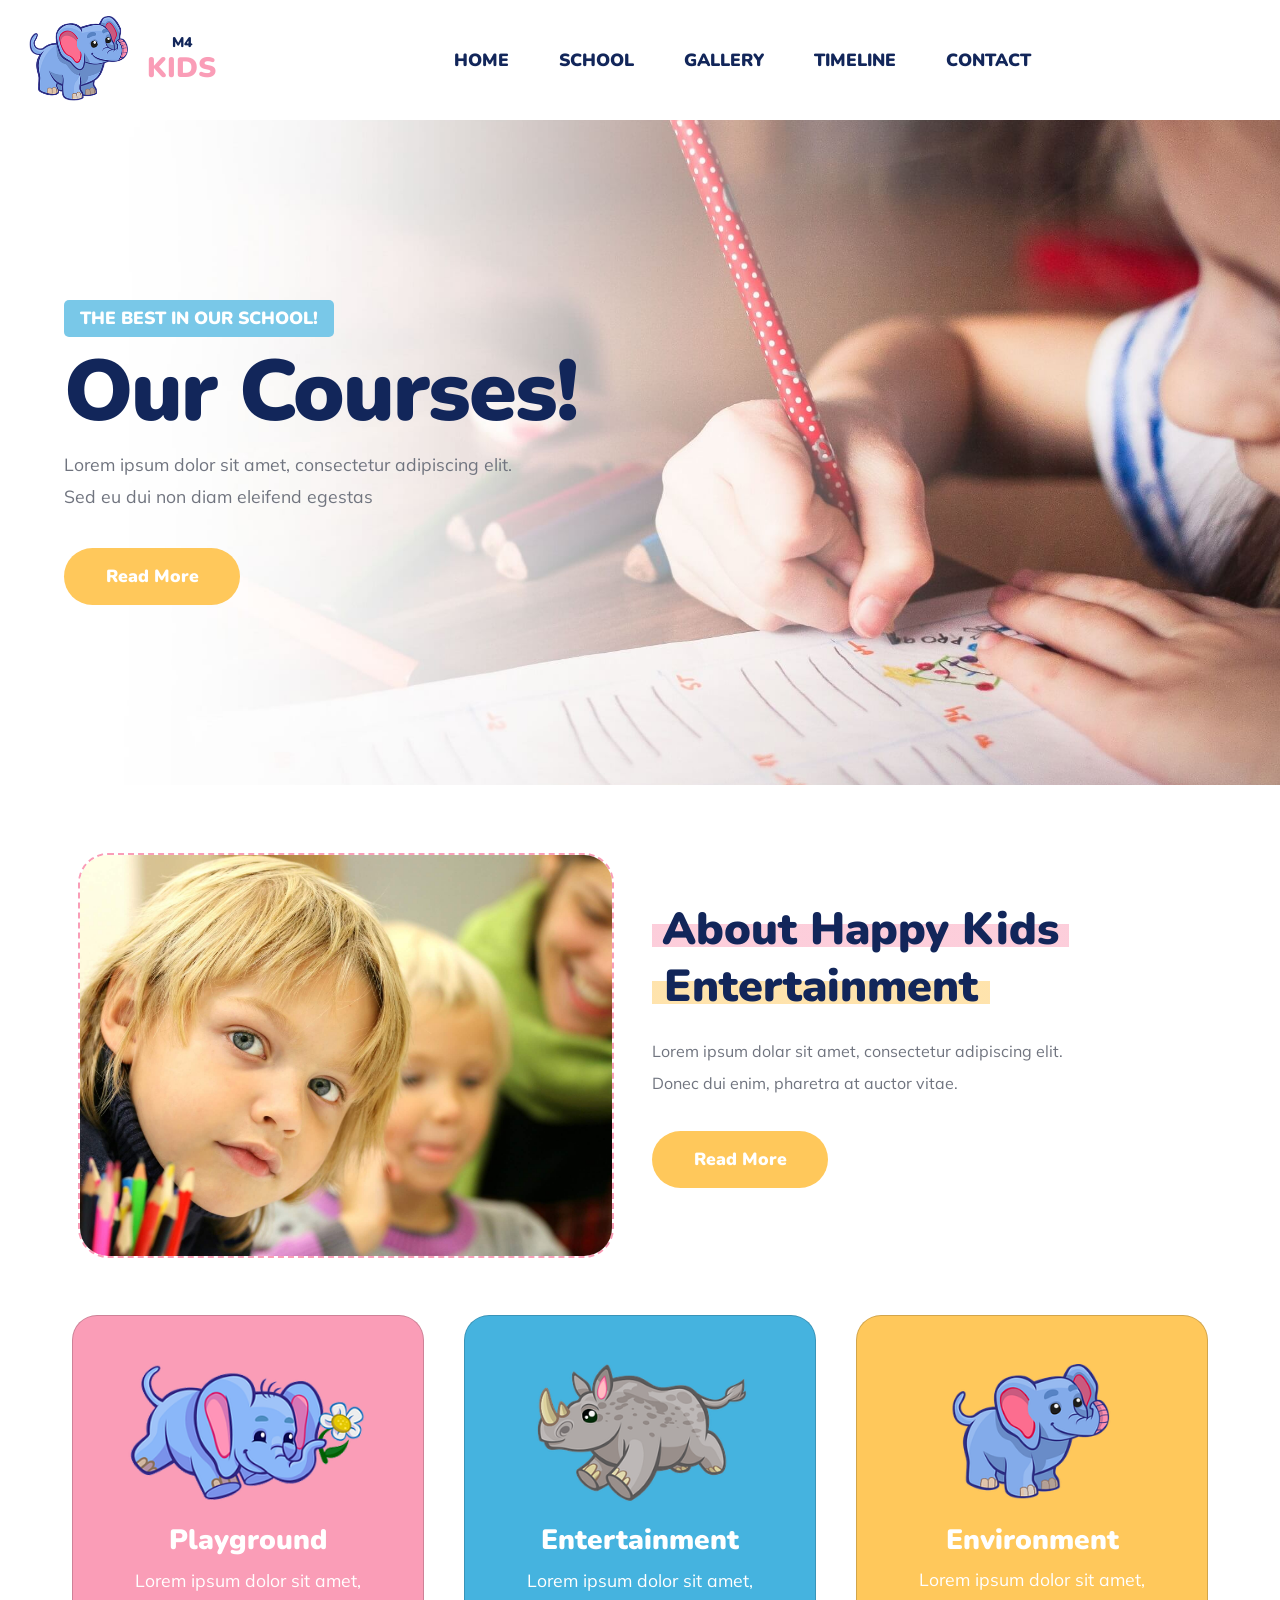
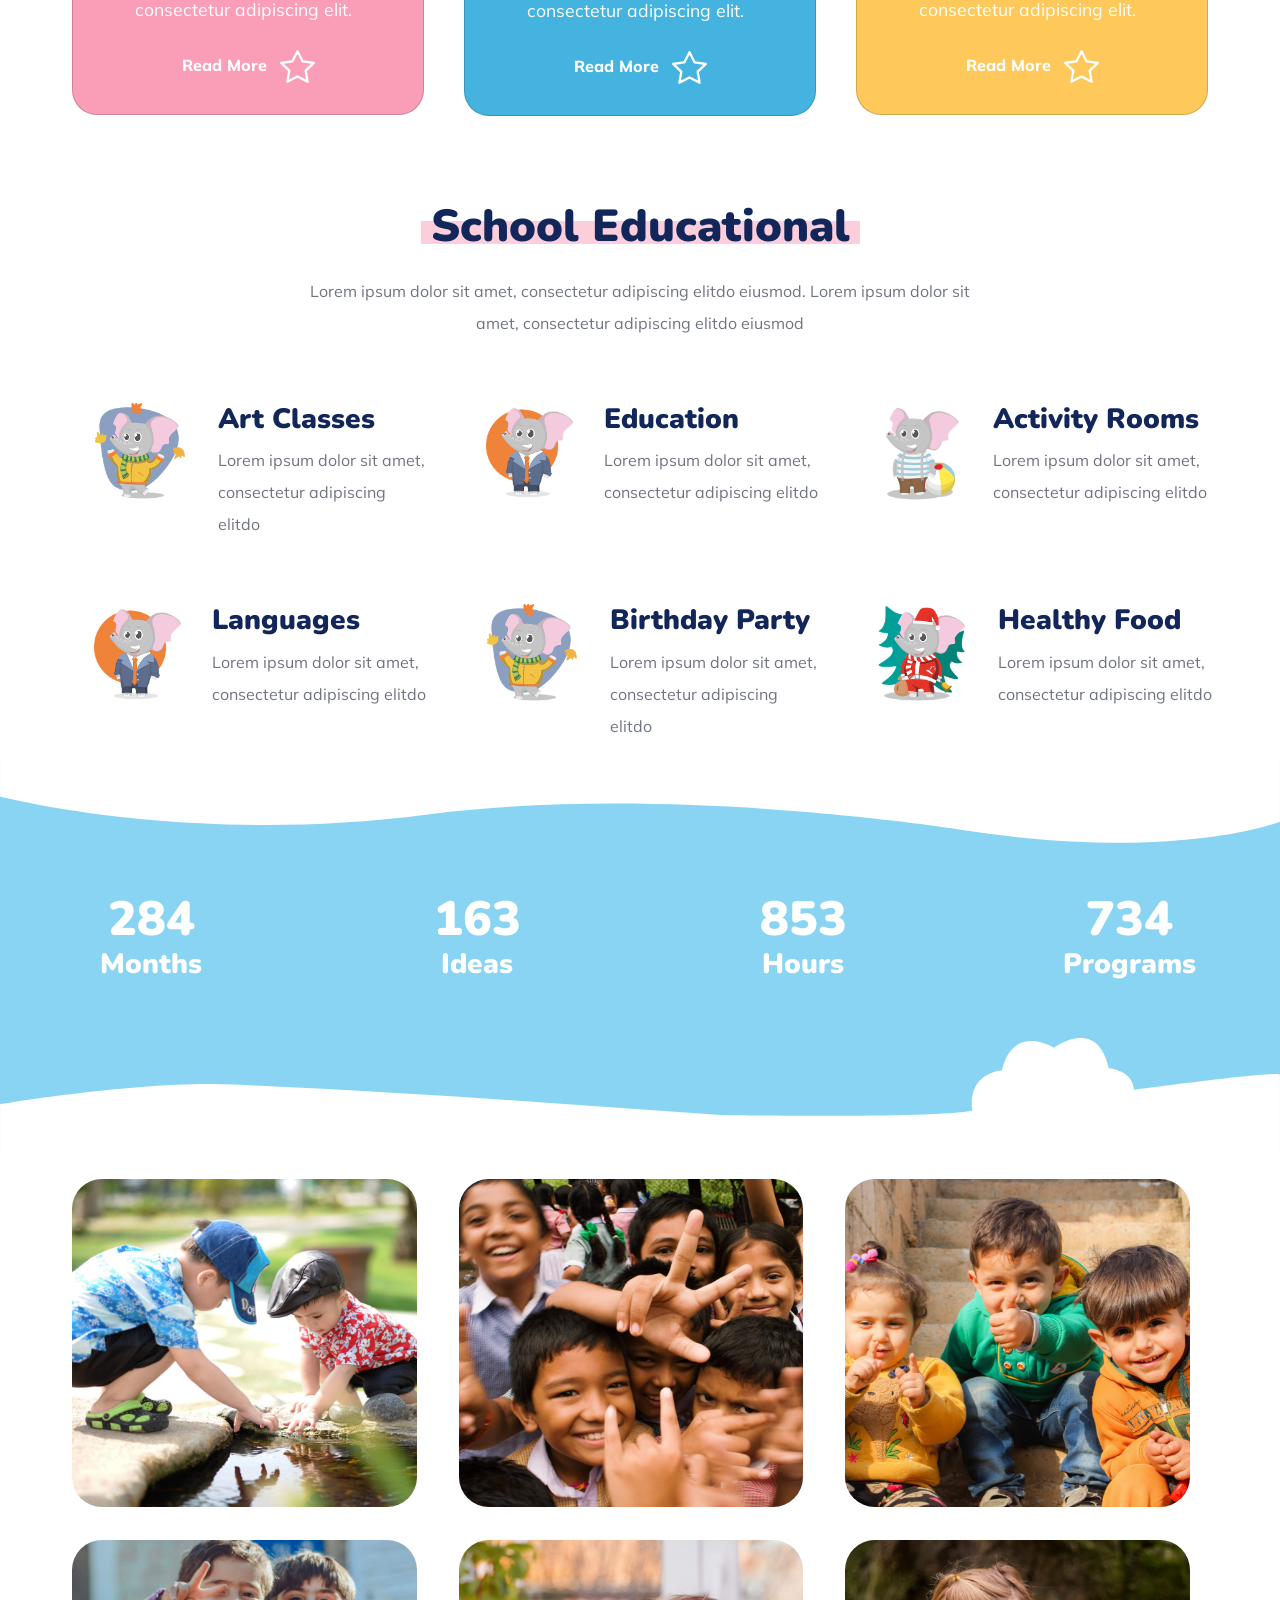
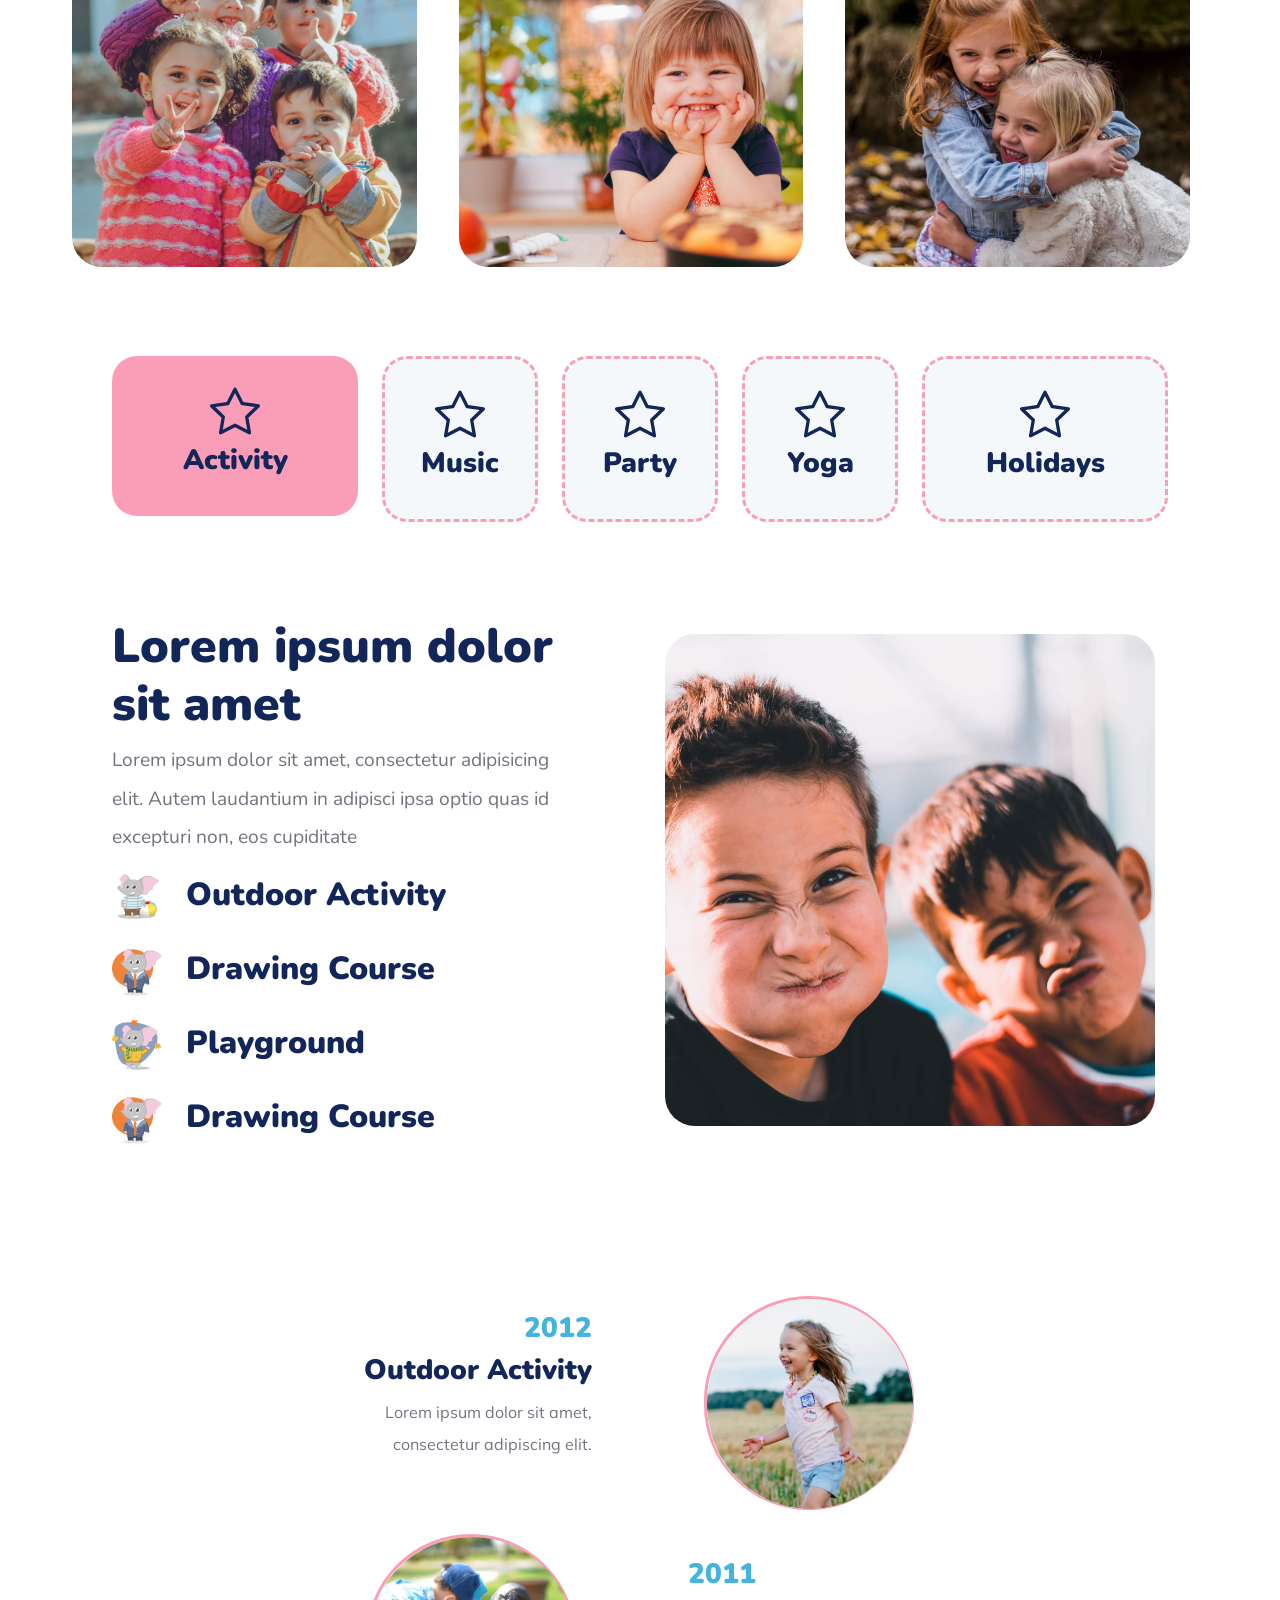
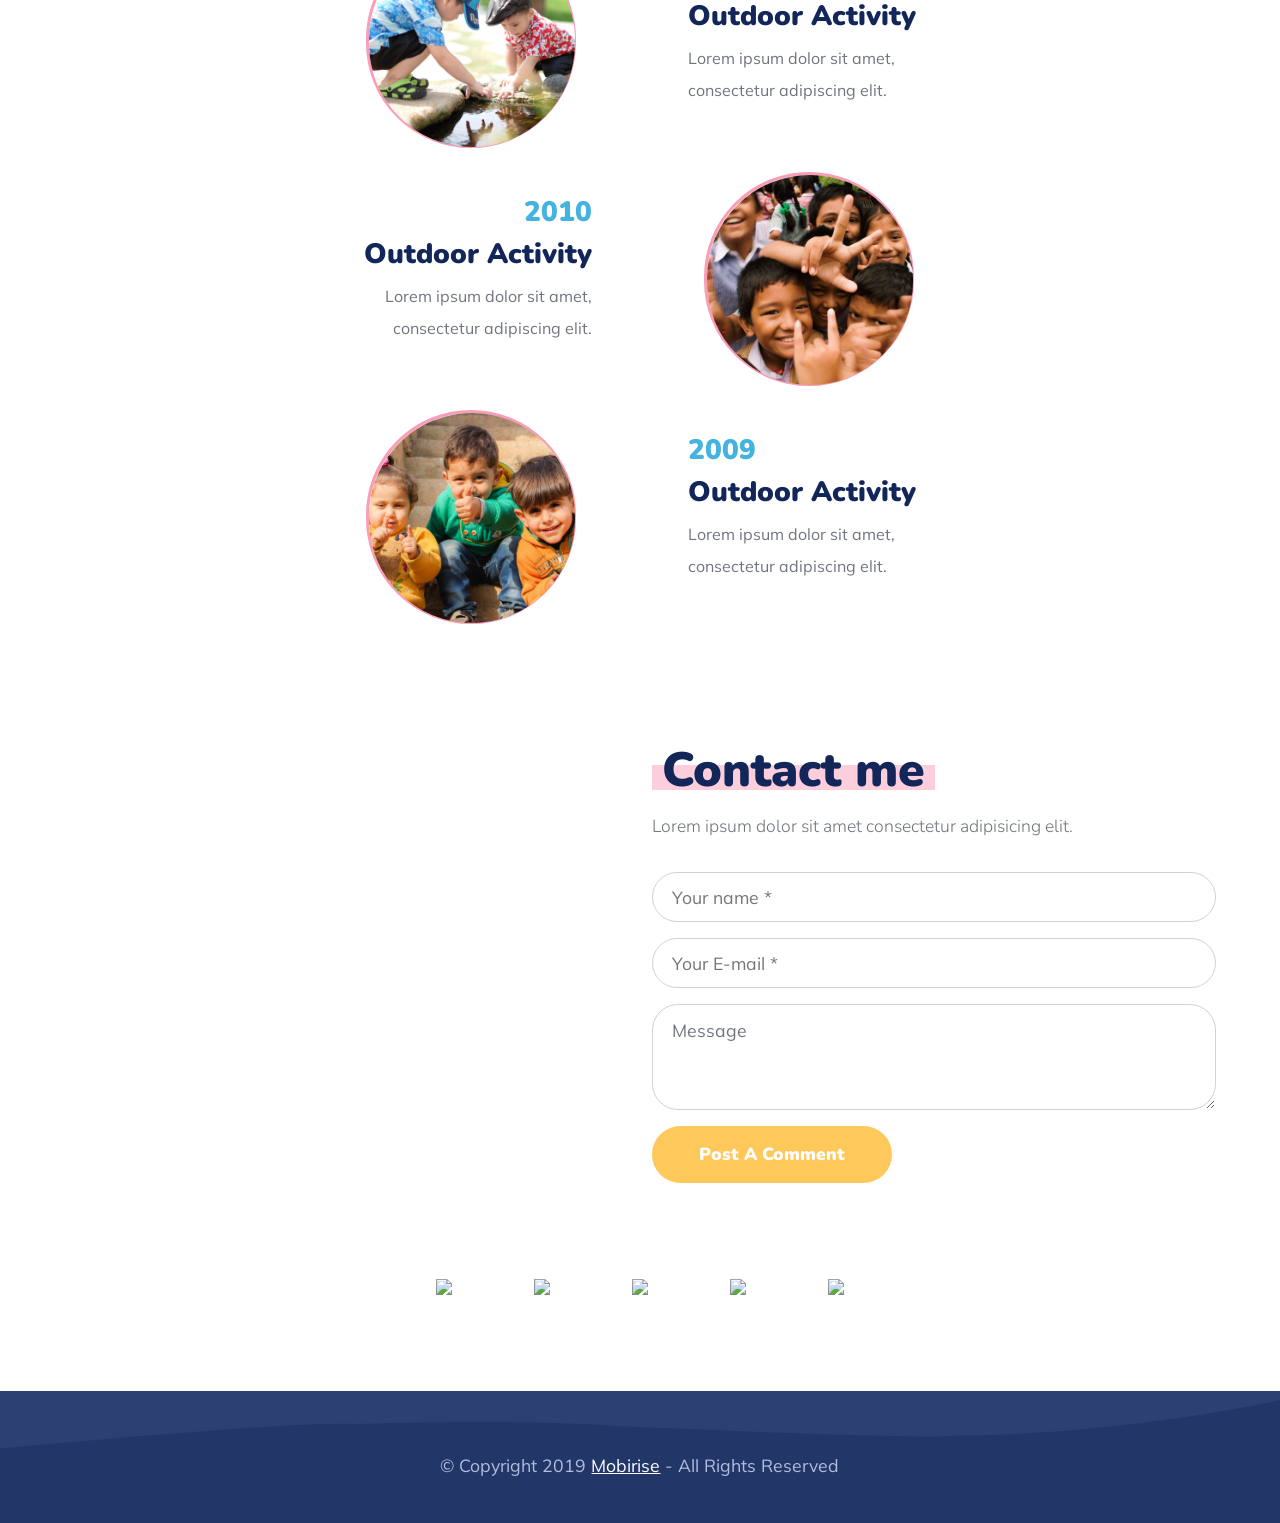
==== commit f47d33ce: "social icon change" ====
--- a/kidszone.html
+++ b/kidszone.html
@@ -451,64 +451,25 @@
 
 
     <section>
-        <!-- <div class="row mt-5 mb-5">
-            <div class="col-md-10 social-media col-lg-8 mt-4 mb-4 text-center">
-                <div>
-                    <img class="social-icon" src="https://img.icons8.com/color/48/null/twitter--v4.png" />
-                </div>
-                
-                <div>
-                    <img src="https://img.icons8.com/color/48/null/facebook-circled--v1.png" />
-                </div>
-                
-                <div>
-                    <img src="https://img.icons8.com/fluency/48/null/instagram-new.png" />
-                </div>
-               
-                
-                <div>
-                    <img src="https://img.icons8.com/doodle/48/null/youtube-play--v2.png" />
-                </div>
-                
-                <div>
-                    <img src="https://img.icons8.com/color/48/000000/behance.png" />
-                </div>
-                </div>
-            </div> -->
-
-            <div class="row aref justify-content-center">
-                <div class="move-upside col-1 div-size">
-                  <div class="text-center mb-5">
-                    <img class=" twitter-hover  p-2 m-2" src="https://img.icons8.com/color/48/null/twitter--v4.png" />
-                   
-                  </div>
+            <div class="row aref d-flex justify-content-center mt-5 mb-5 pt-5 pb-5">
+                <div class="move-upside text-center col-1 div-size">
+                    <img class=" twitter-hover" src="https://img.icons8.com/color/48/null/twitter--v4.png" />
                 </div>
             
-                <div class="move-upside col-1 div-size">
-                  <div class="text-center mb-5">
-                    <img class=" twitter-hover  p-2 m-2" src="https://img.icons8.com/color/48/null/facebook-circled--v1.png" />
-
-
-                  </div>
+                <div class="move-upside text-center col-1 div-size">
+                    <img class=" twitter-hover" src="https://img.icons8.com/color/48/null/facebook-circled--v1.png" />
                 </div>
             
-                <div class="move-upside col-1 div-size">
-                  <div class="text-center mb-5">
-                    <img class=" twitter-hover  p-2 m-2" src="https://img.icons8.com/fluency/48/null/instagram-new.png" />
-
-                  </div>
+                <div class="move-upside text-center col-1 div-size">
+                    <img class=" twitter-hover" src="https://img.icons8.com/fluency/48/null/instagram-new.png" />
                 </div>
             
-                <div class="move-upside col-1 div-size">
-                  <div class="text-center mb-5">
-                    <img class=" twitter-hover  p-2 m-2" src="https://img.icons8.com/doodle/48/null/youtube-play--v2.png" />
-                  </div>
+                <div class="move-upside text-center col-1 div-size">
+                    <img class=" twitter-hover" src="https://img.icons8.com/doodle/48/null/youtube-play--v2.png" />
                 </div>
             
-                <div class="move-upside col-1 div-size">
-                  <div class="text-center mb-5">
-                    <img class=" twitter-hover  p-2 m-2" src="https://img.icons8.com/color/48/000000/behance.png" />
-                  </div>
+                <div class="move-upside text-center col-1 div-size">
+                    <img class=" twitter-hover" src="https://img.icons8.com/color/48/000000/behance.png" />
                 </div>
               </div>
     </section>
--- a/style.css
+++ b/style.css
@@ -589,30 +589,6 @@
 
 /*------------------------------------------Social-icon--------------------------------------*/
 
-/* .social-media {
-  display: flex;
-  flex-direction: column;
-   justify-content: center; 
-} */
-
-/* .social-icon{
-    cursor: pointer;
-}
-
-.social-icon:hover{
-    margin-bottom: .9rem;
-    border-radius: 100px;
-    transition:.3s;
-} */
-
-.font-icon-twitter {
-  width: 20px;
-  height: 20px;
-  color: #fff;
-  background-color: #45b3df;
-  border-radius: 100%;
-}
-
 .move-upside .twitter-hover {
   position: relative;
   top: 0;
@@ -621,8 +597,9 @@
 .move-upside:hover .twitter-hover {
   top: -10px;
 }
-------------------------------Copyright-Content-------------------------------------*/
-  .copyright-content {
+/*------------------------------Copyright-Content-------------------------------------*/
+
+.copyright-content {
   background-color: #223668;
 }
 
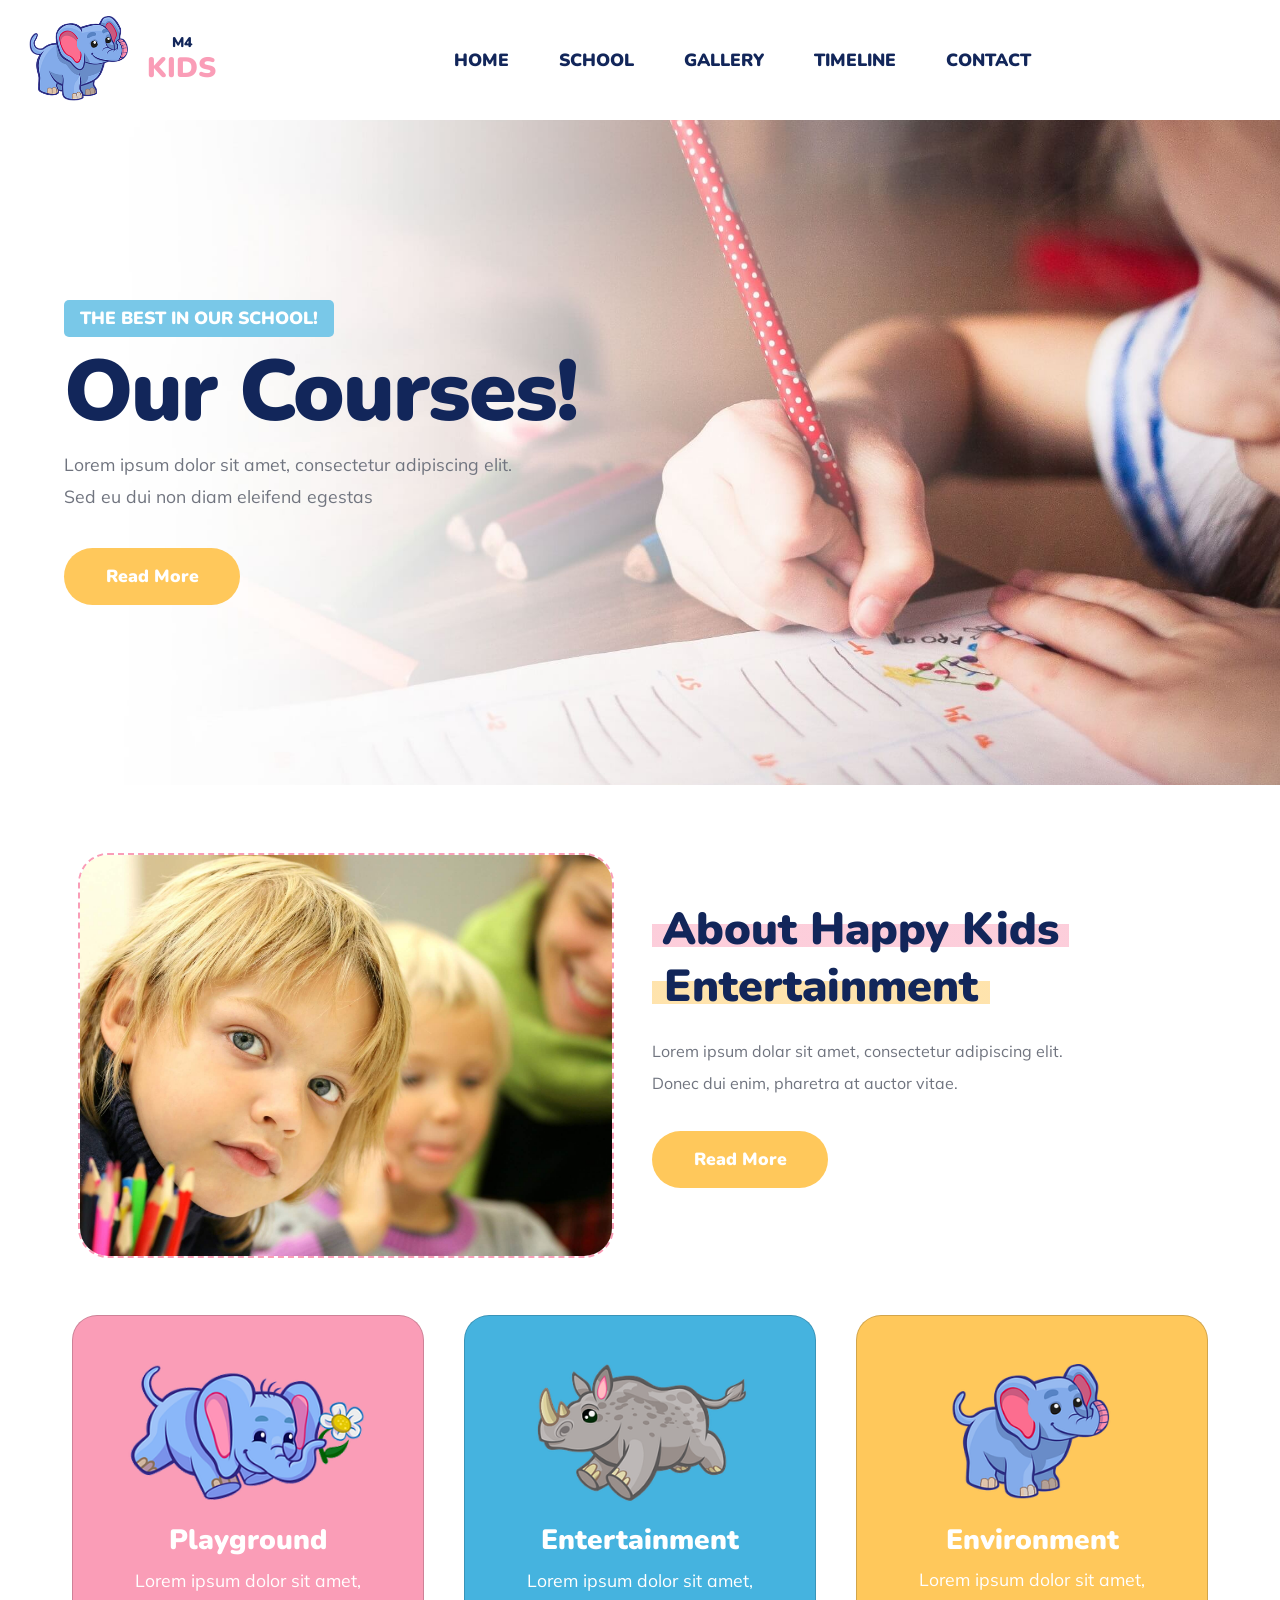
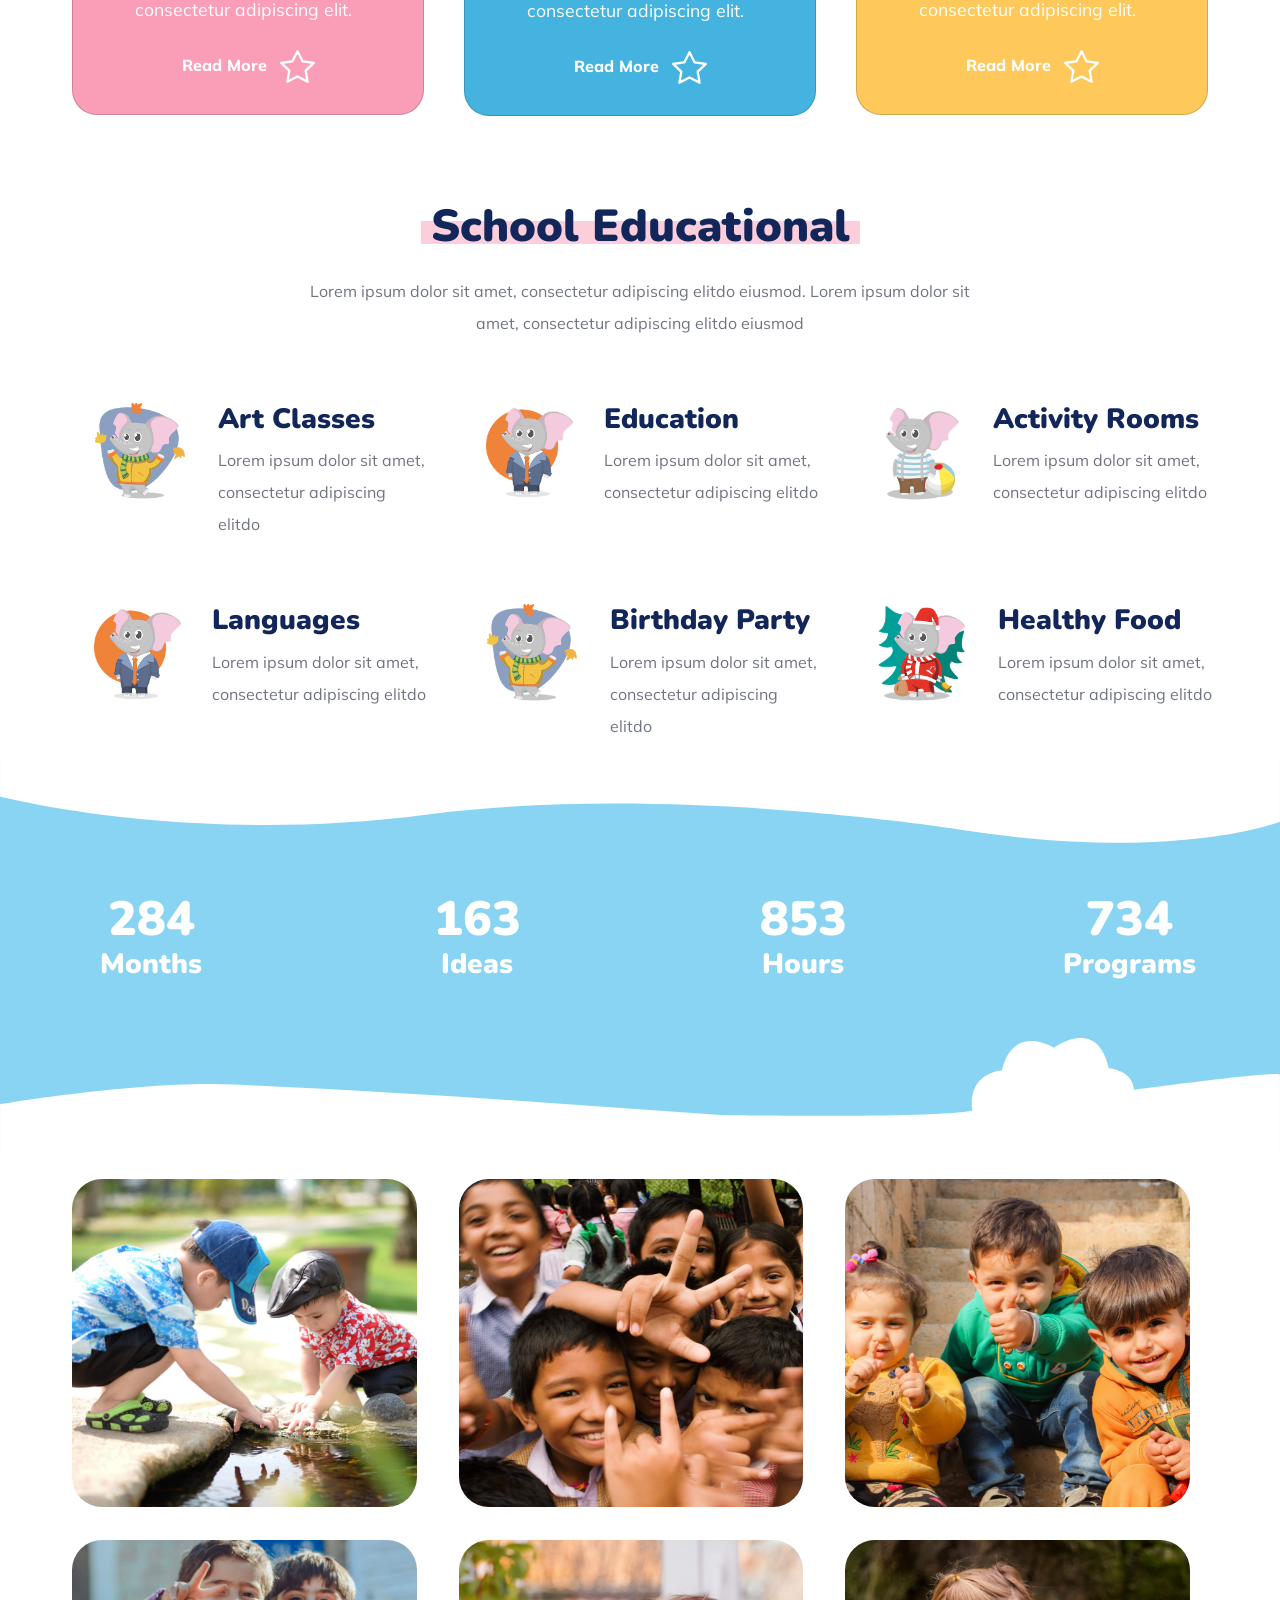
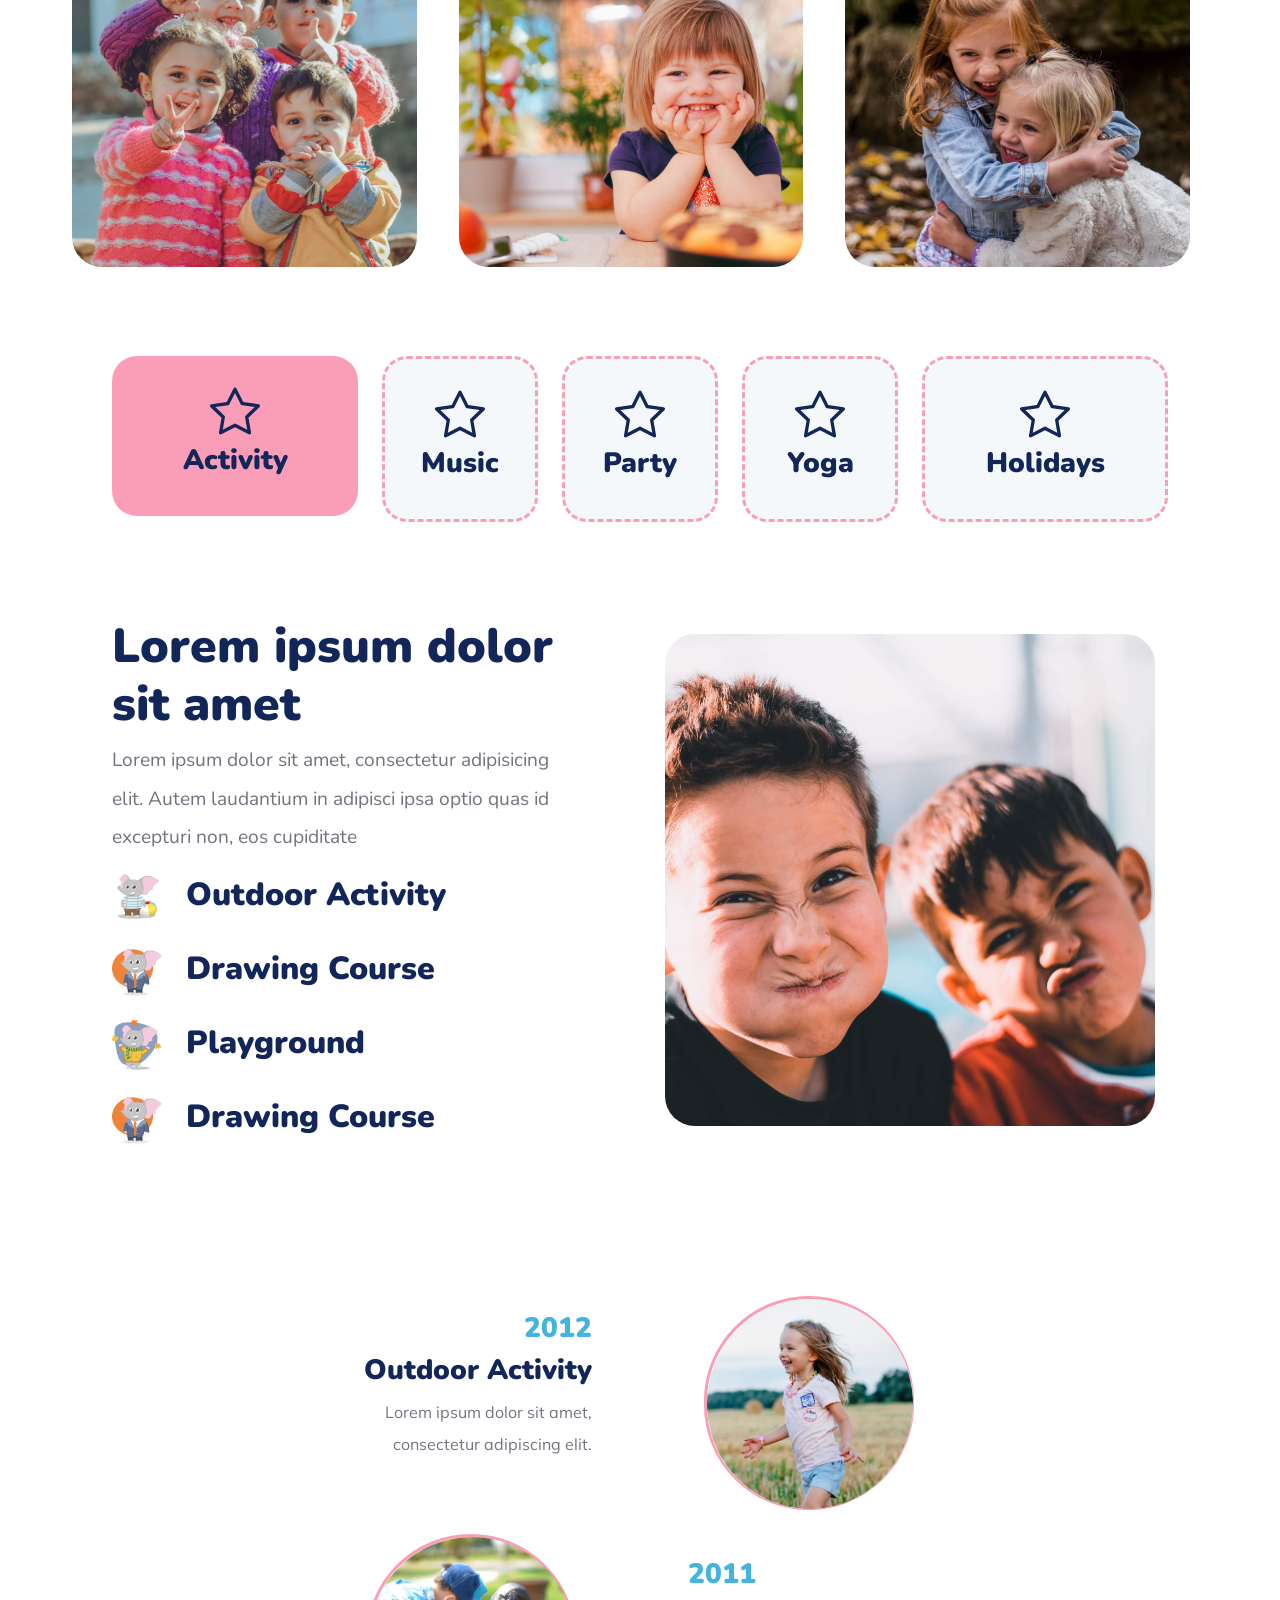
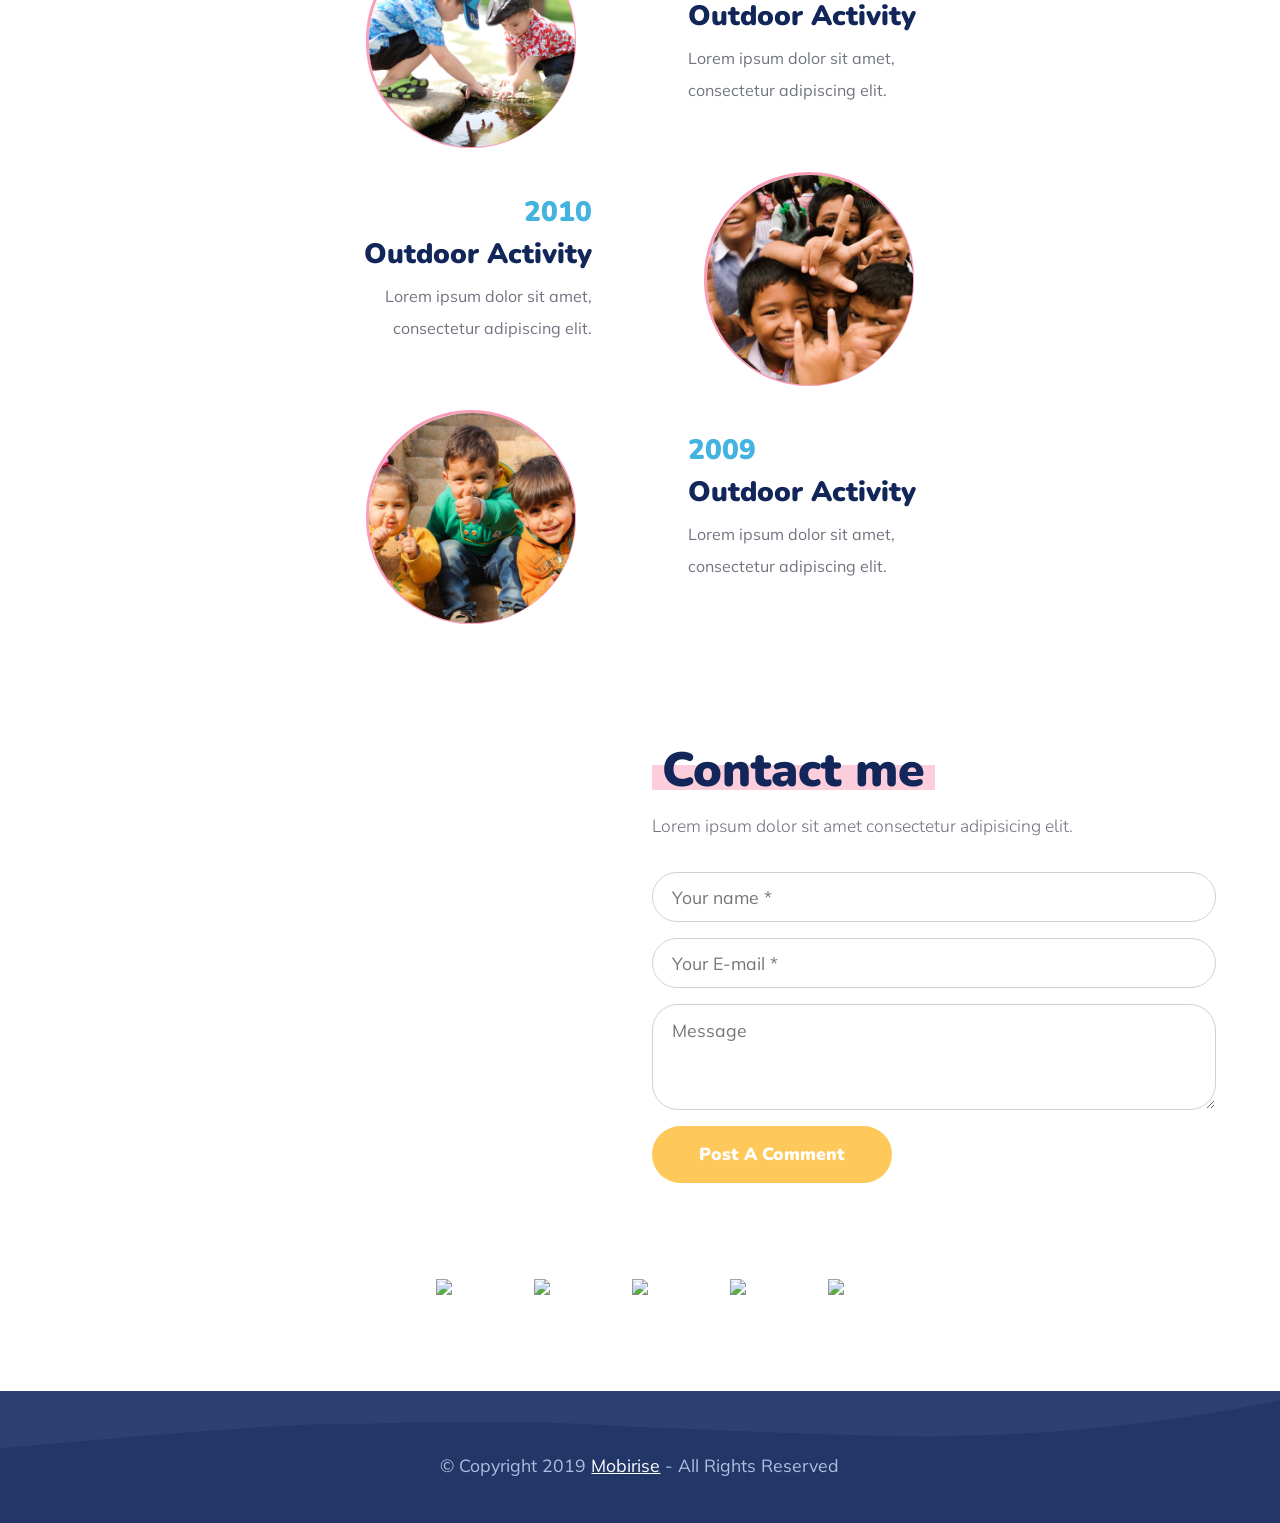
==== commit 309ae545: "contact change" ====
--- a/kidszone.html
+++ b/kidszone.html
@@ -288,7 +288,7 @@
     </section>
 
 
-    <!-----------------------------------Section-Boxes------------------------------------>
+    <!-----------------------------------Selection-Boxes------------------------------------>
 
     <Section id="selectbox">
         <div class="row p-5">
@@ -427,11 +427,9 @@
     <section id="contact">
         <div class="row mt-5 mb-5">
             <div class="col-lg-6 col-md-12 col-12 mt-4">
-                <!-- <iframe class="google-map" frameborder="0" style="width:90%; height:100%;"
+                <iframe class="google-map" frameborder="0" style="width:90%; height:100%;"
                     src="https://www.google.com/maps/embed/v1/place?key=AIzaSyAEIpgj38KyLFELm2bK9Y7krBkz1K-cMq8&amp;q=place_id:ChIJn6wOs6lZwokRLKy1iqRcoKw"
-                    allowFullScreen="true"></iframe> -->
-                <iframe class="google-map" frameborder="0" style="width:90%; height:100%;"
-                    src="https://maps.google.com/maps?width=90%25&amp;height=100%&amp;hl=en&amp;q=musiri+(My%20Business%20Name)&amp;t=&amp;z=14&amp;ie=UTF8&amp;iwloc=B&amp;output=embed"></iframe>
+                    allowFullScreen="true"></iframe>                
             </div>
 
             <div class="col-lg-6 col-md-12 col-12 mt-sm-4 contact-content">
@@ -441,7 +439,7 @@
                 <p class="mt-2">Lorem ipsum dolor sit amet consectetur adipisicing elit.</p>
                 <input class="mt-3" type="text" placeholder="Your name *">
                 <input class="mt-3" type="email" placeholder="Your E-mail *">
-                <textarea class="mt-3" rows="3">Message</textarea>
+                <textarea class="mt-3" rows="3" placeholder="Message"></textarea>
                 <button class="readmore-btn post-btn mt-3" type="button">Post A Comment</button>
             </div>
     </section>
--- a/style.css
+++ b/style.css
@@ -515,6 +515,14 @@
   cursor: pointer;
 }
 
+
+@media (max-width: 420px) {
+  .timeline-image{
+    display: none;
+  }
+}
+
+
 .timeline-border {
   border: 3px solid #fa9db7;
   width: 210px;
@@ -522,12 +530,12 @@
   border-radius: 130px;
 }
 
-.timeline-border:hover {
+.timeline-border:hover{
   border: 3px dashed #fa9db7;
   border-radius: 130px;
 }
 
-.timeline-image img:hover {
+.timeline-image img:hover{
   transform: scale(0.9);
   transition: 0.5s;
   border-radius: 130px;
